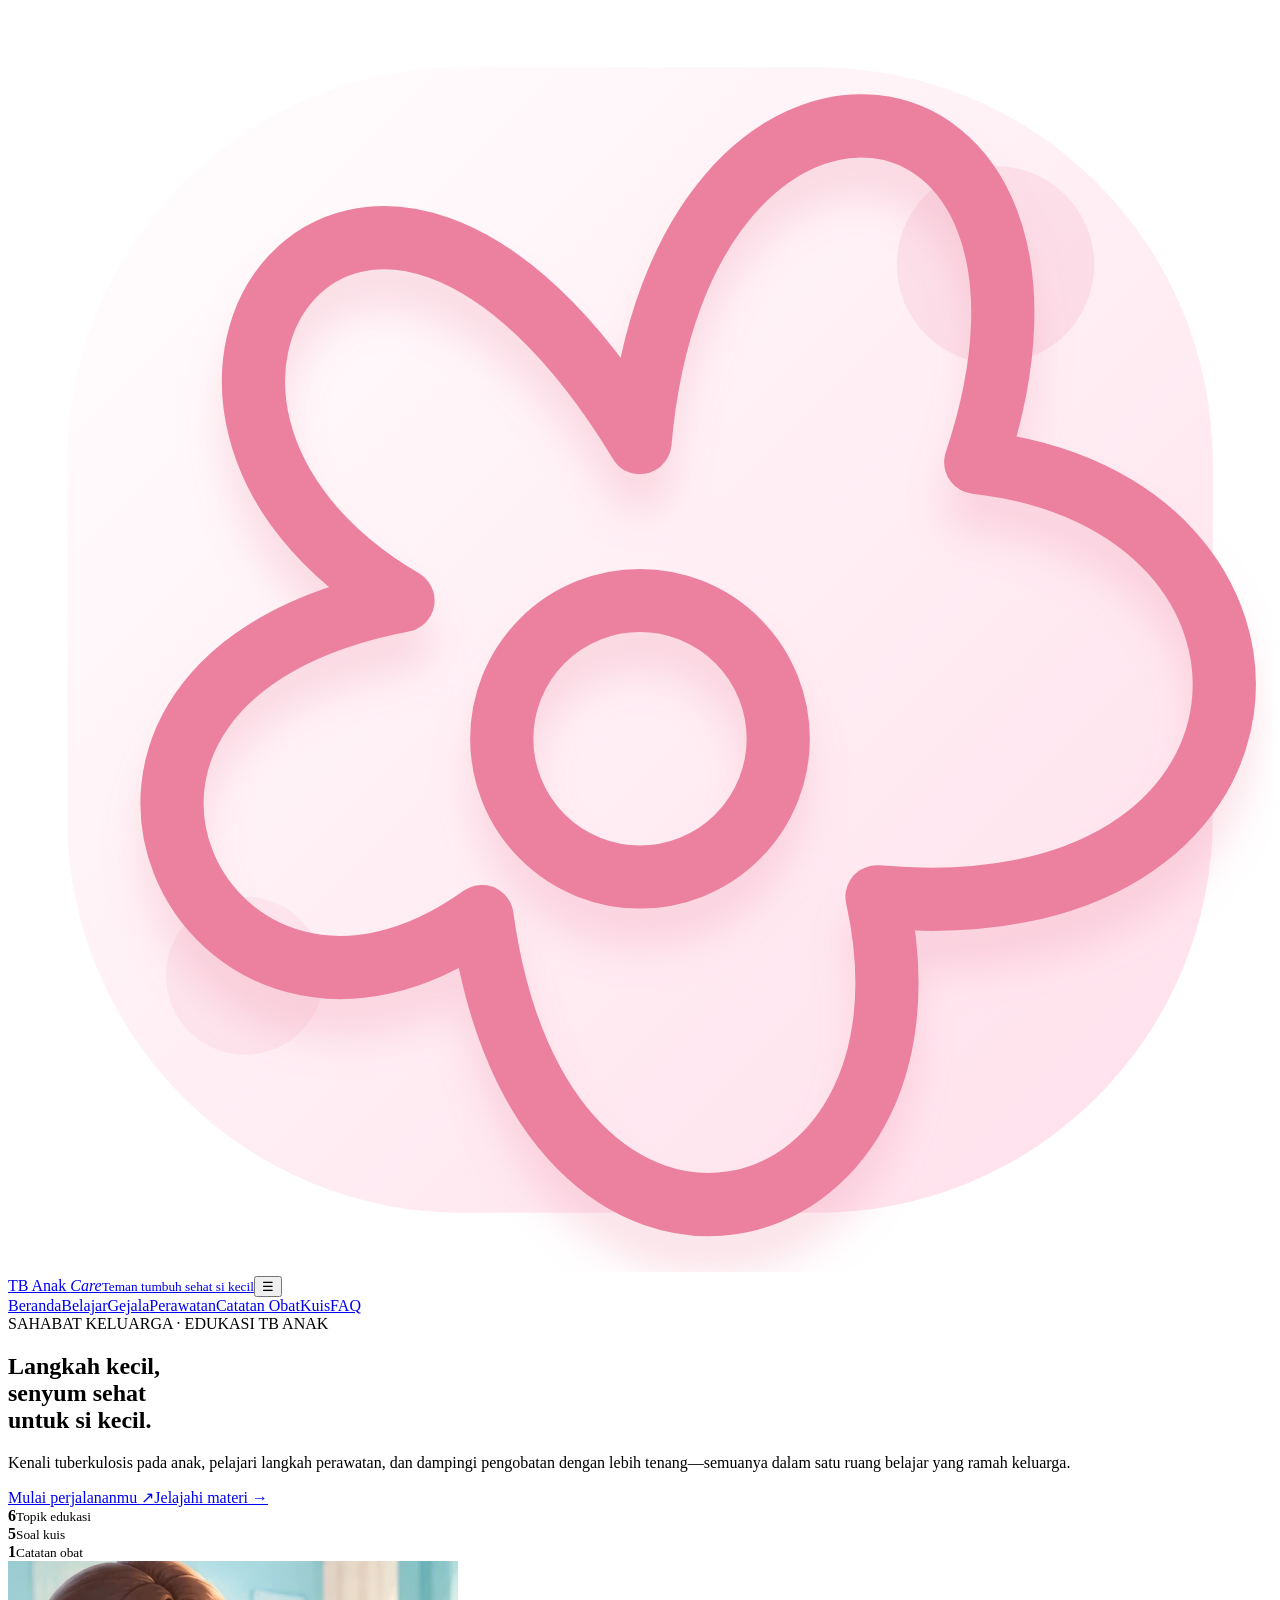
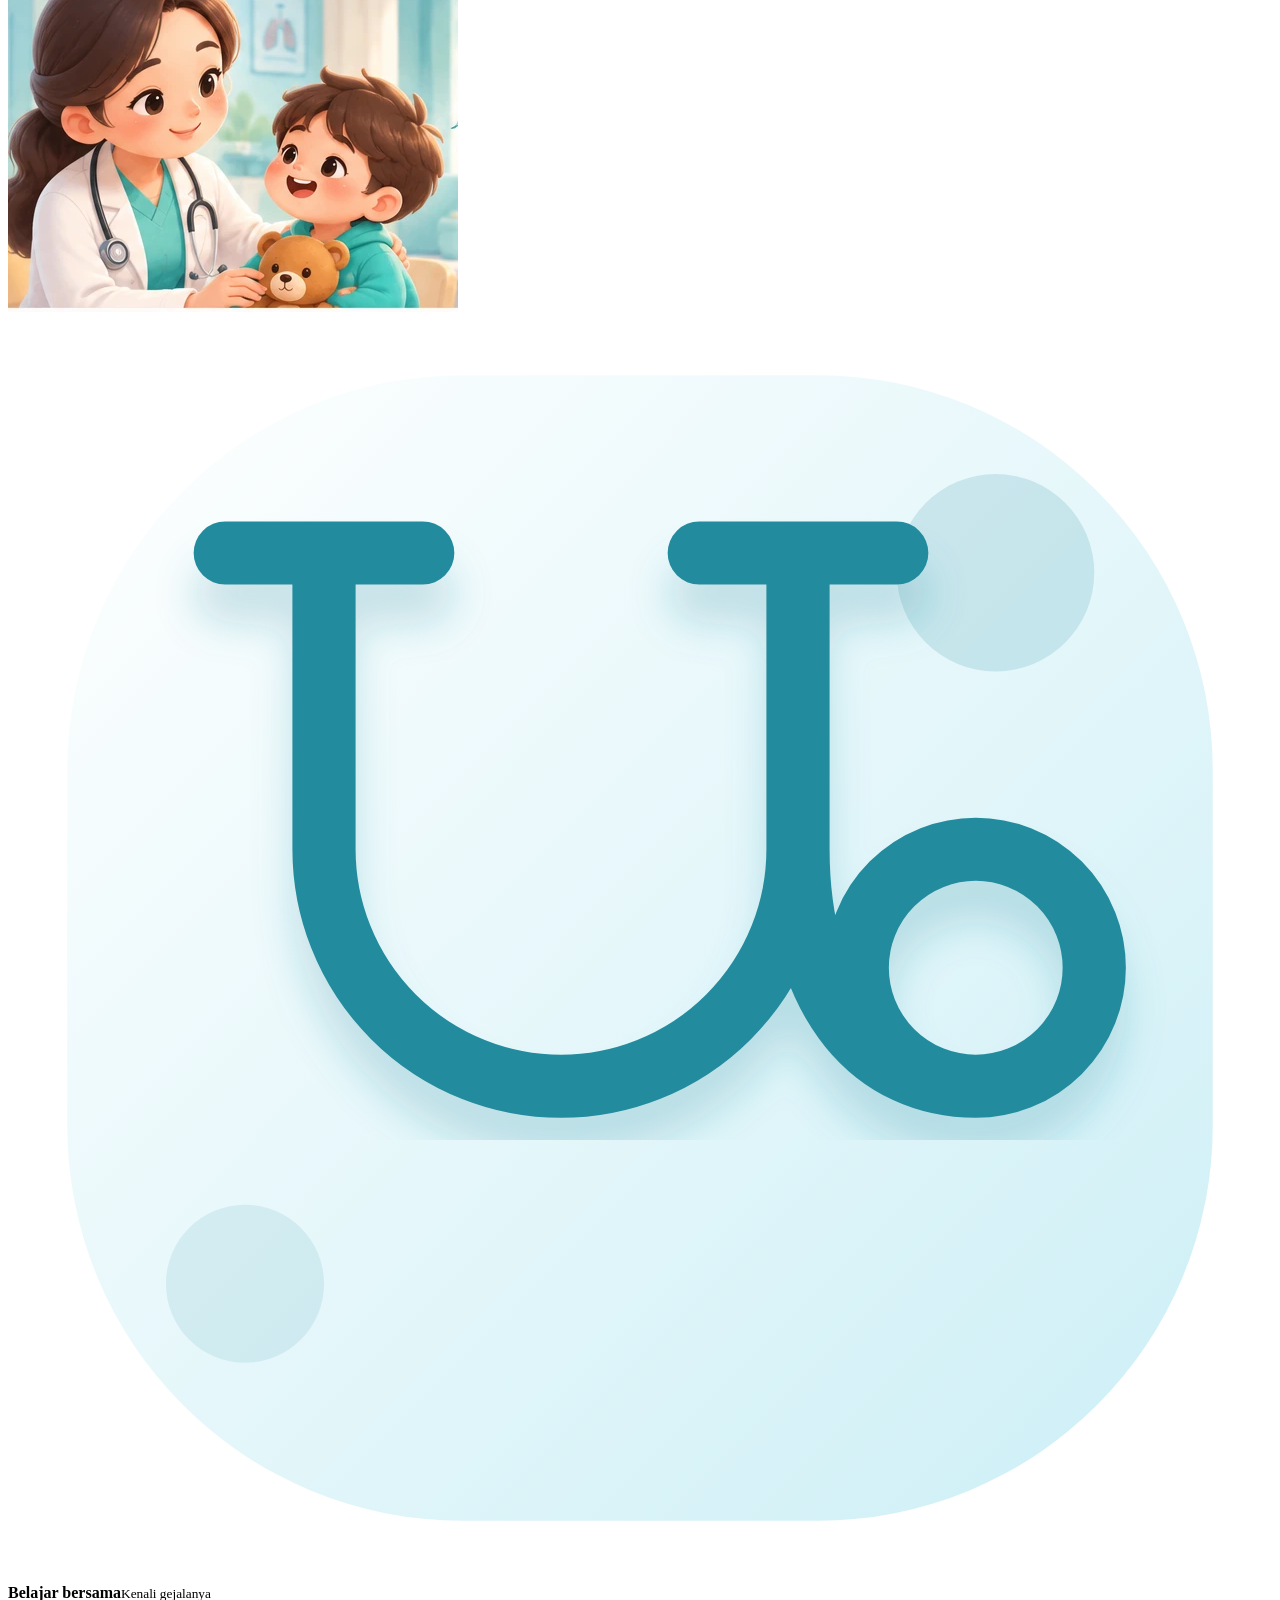
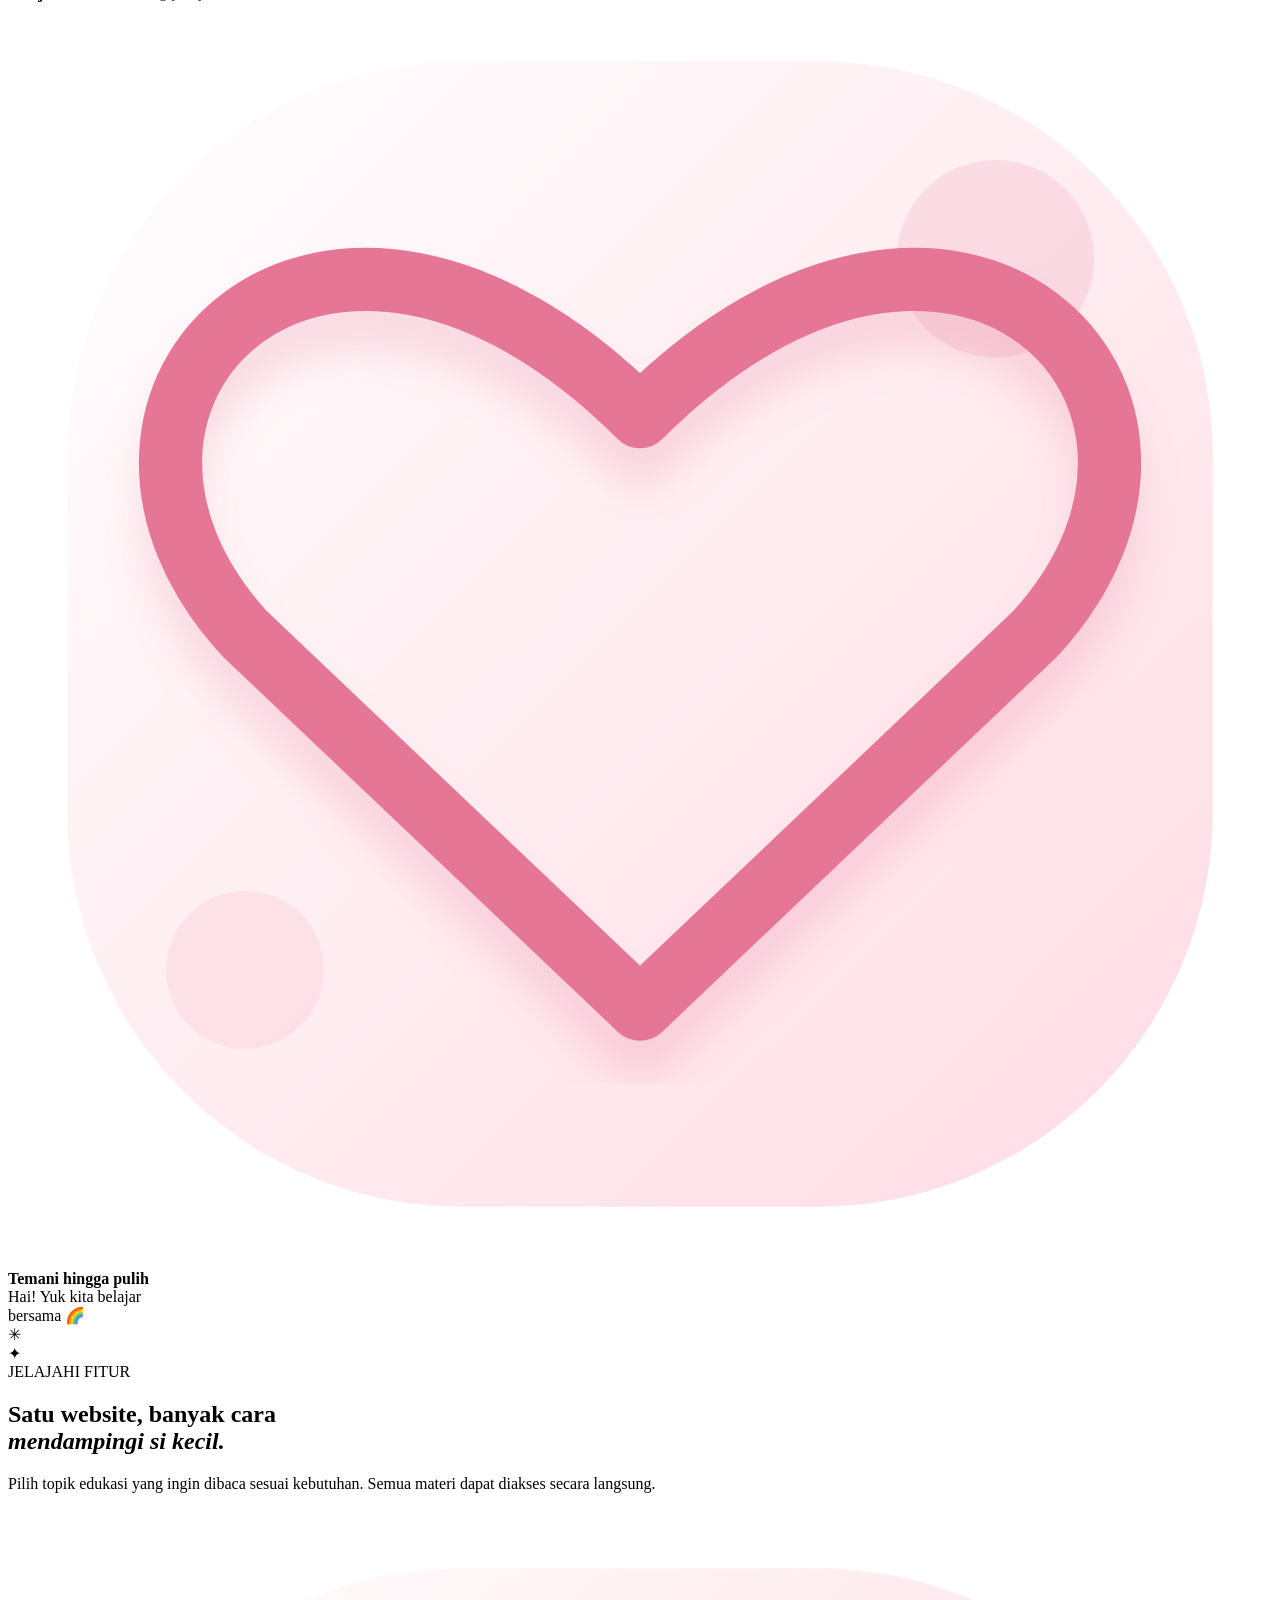
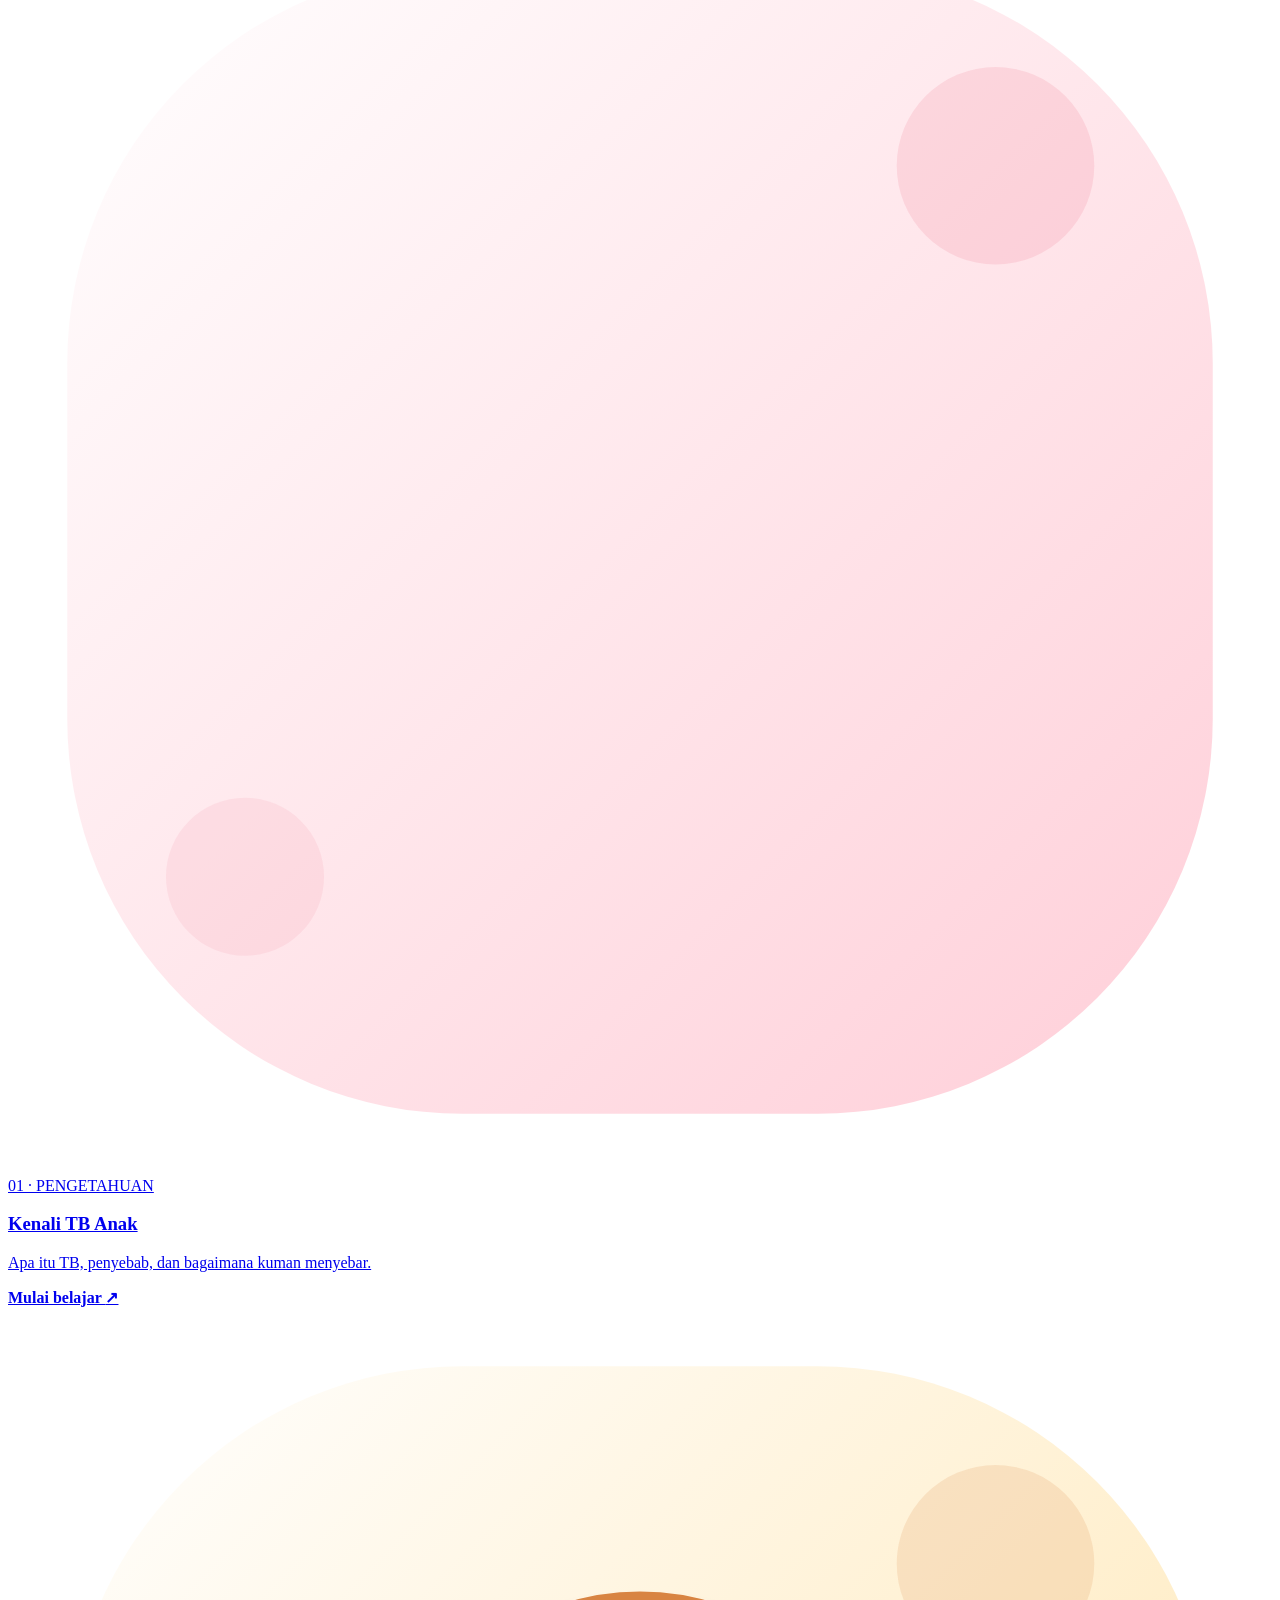
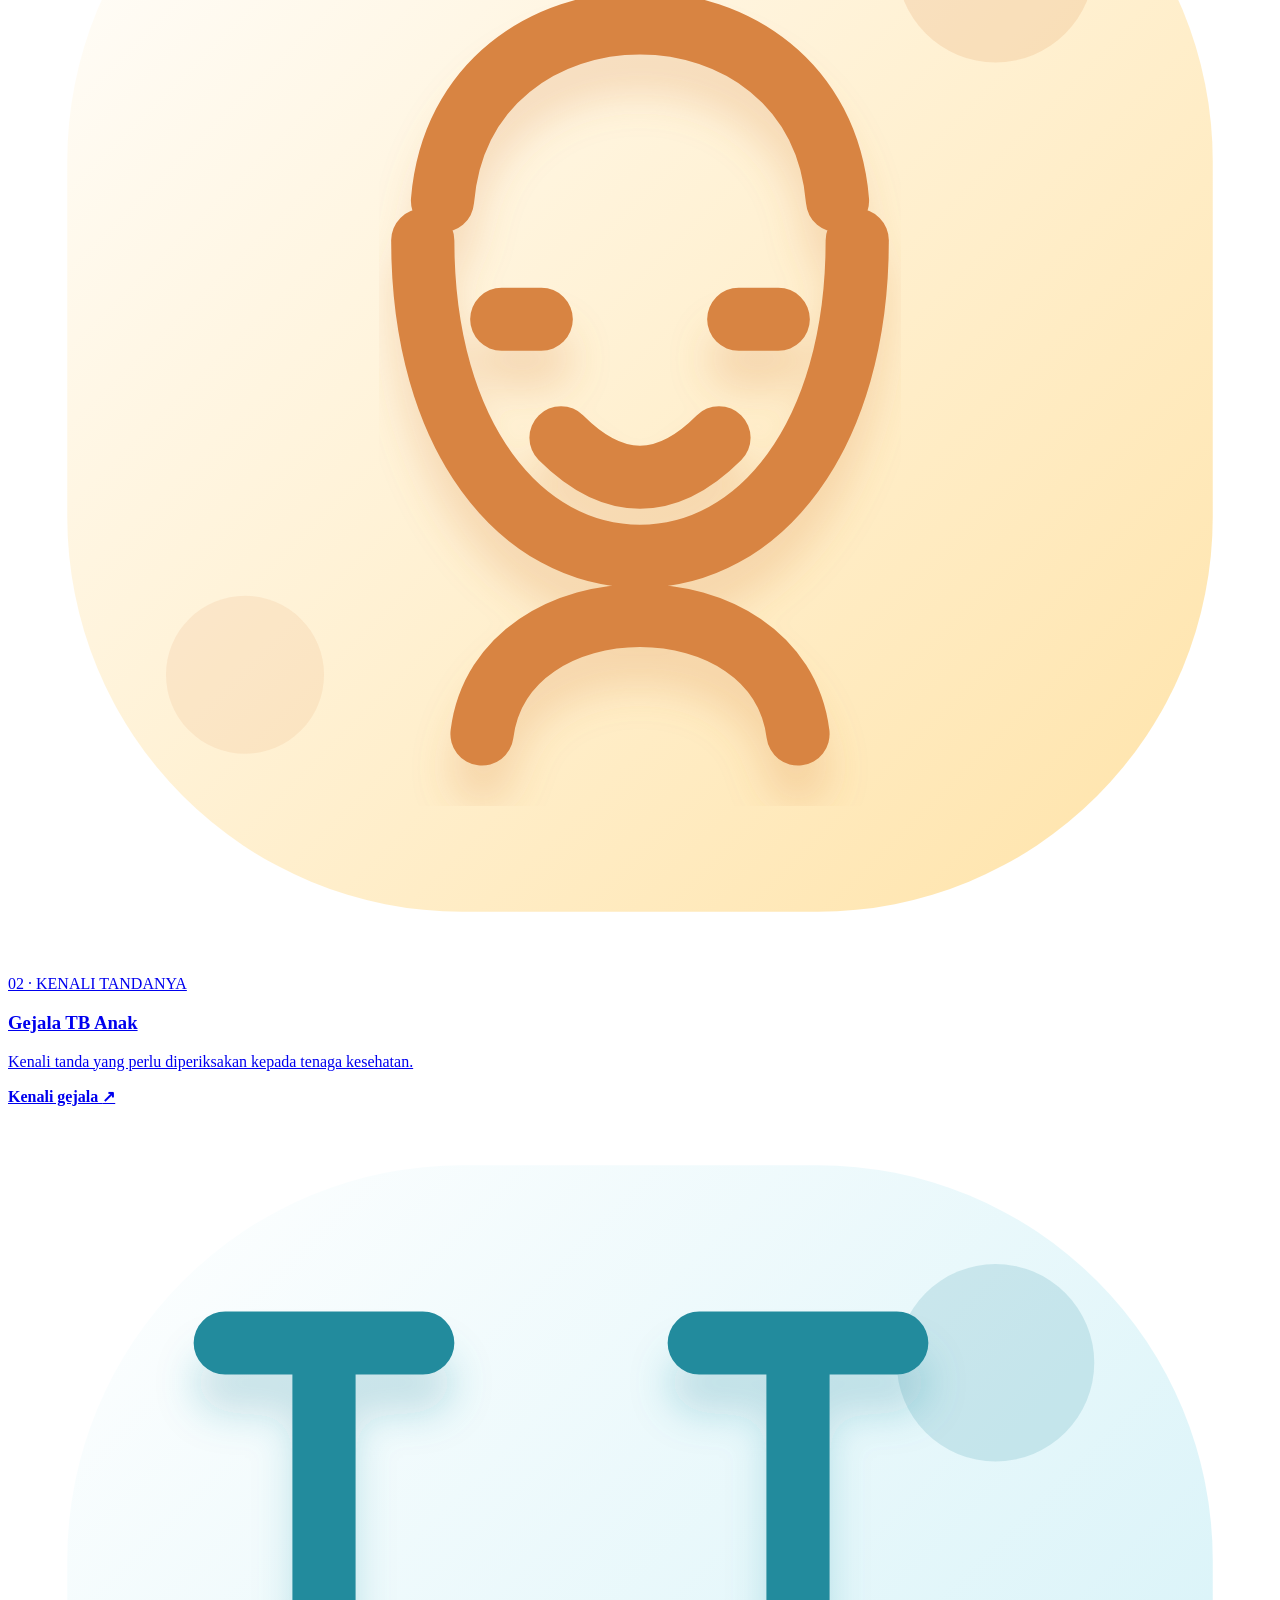
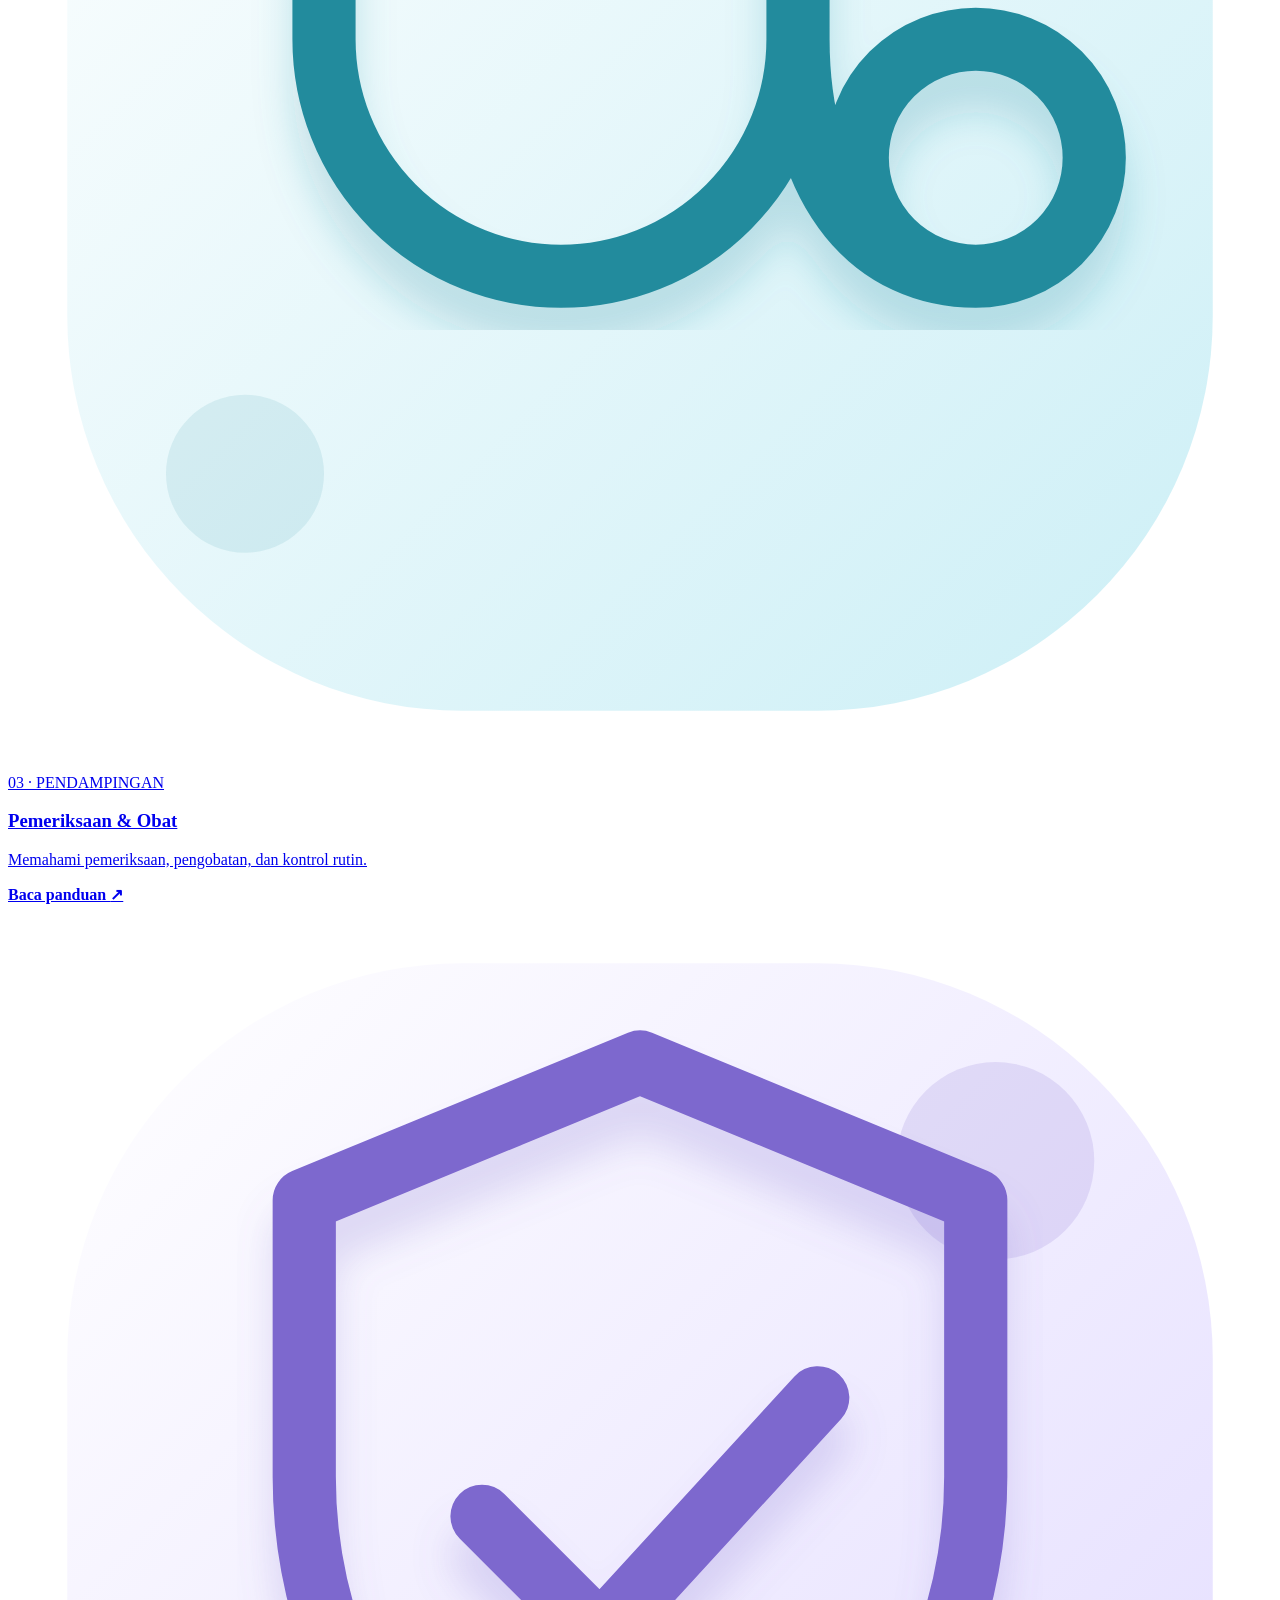
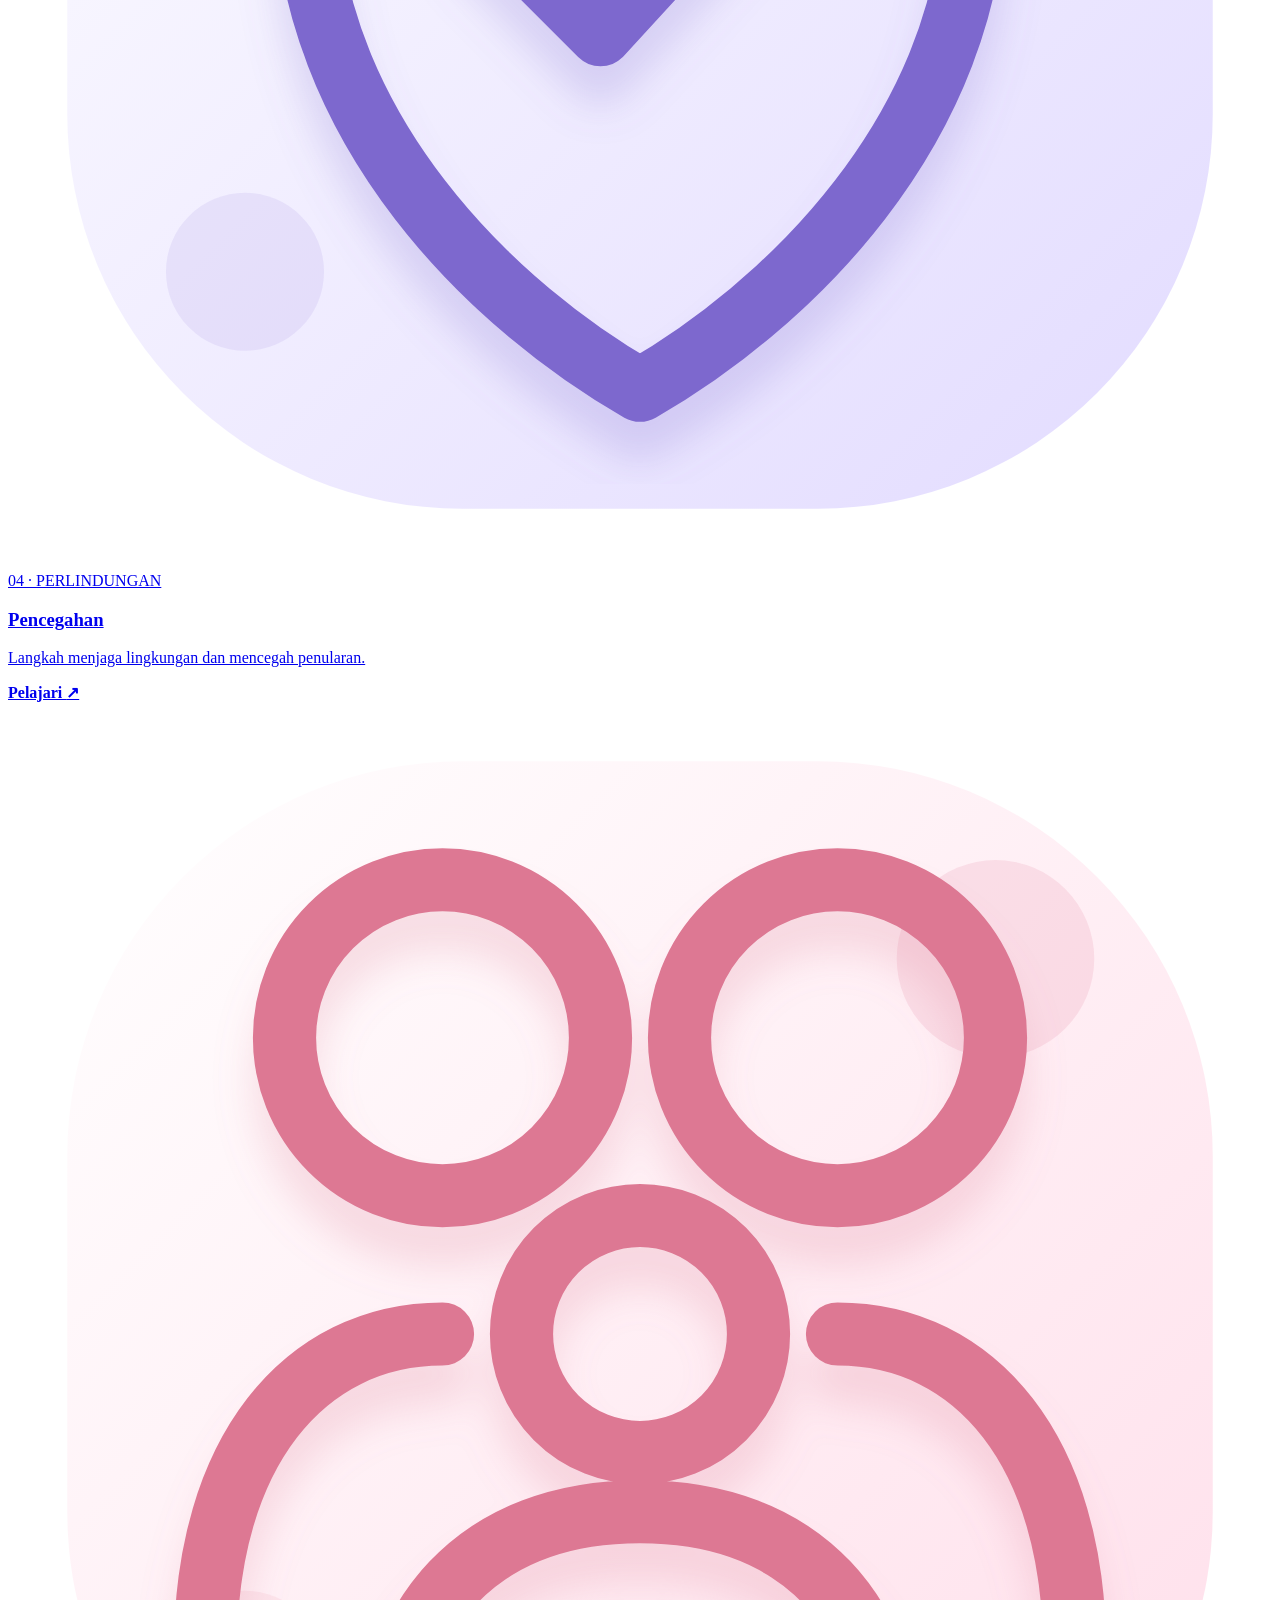
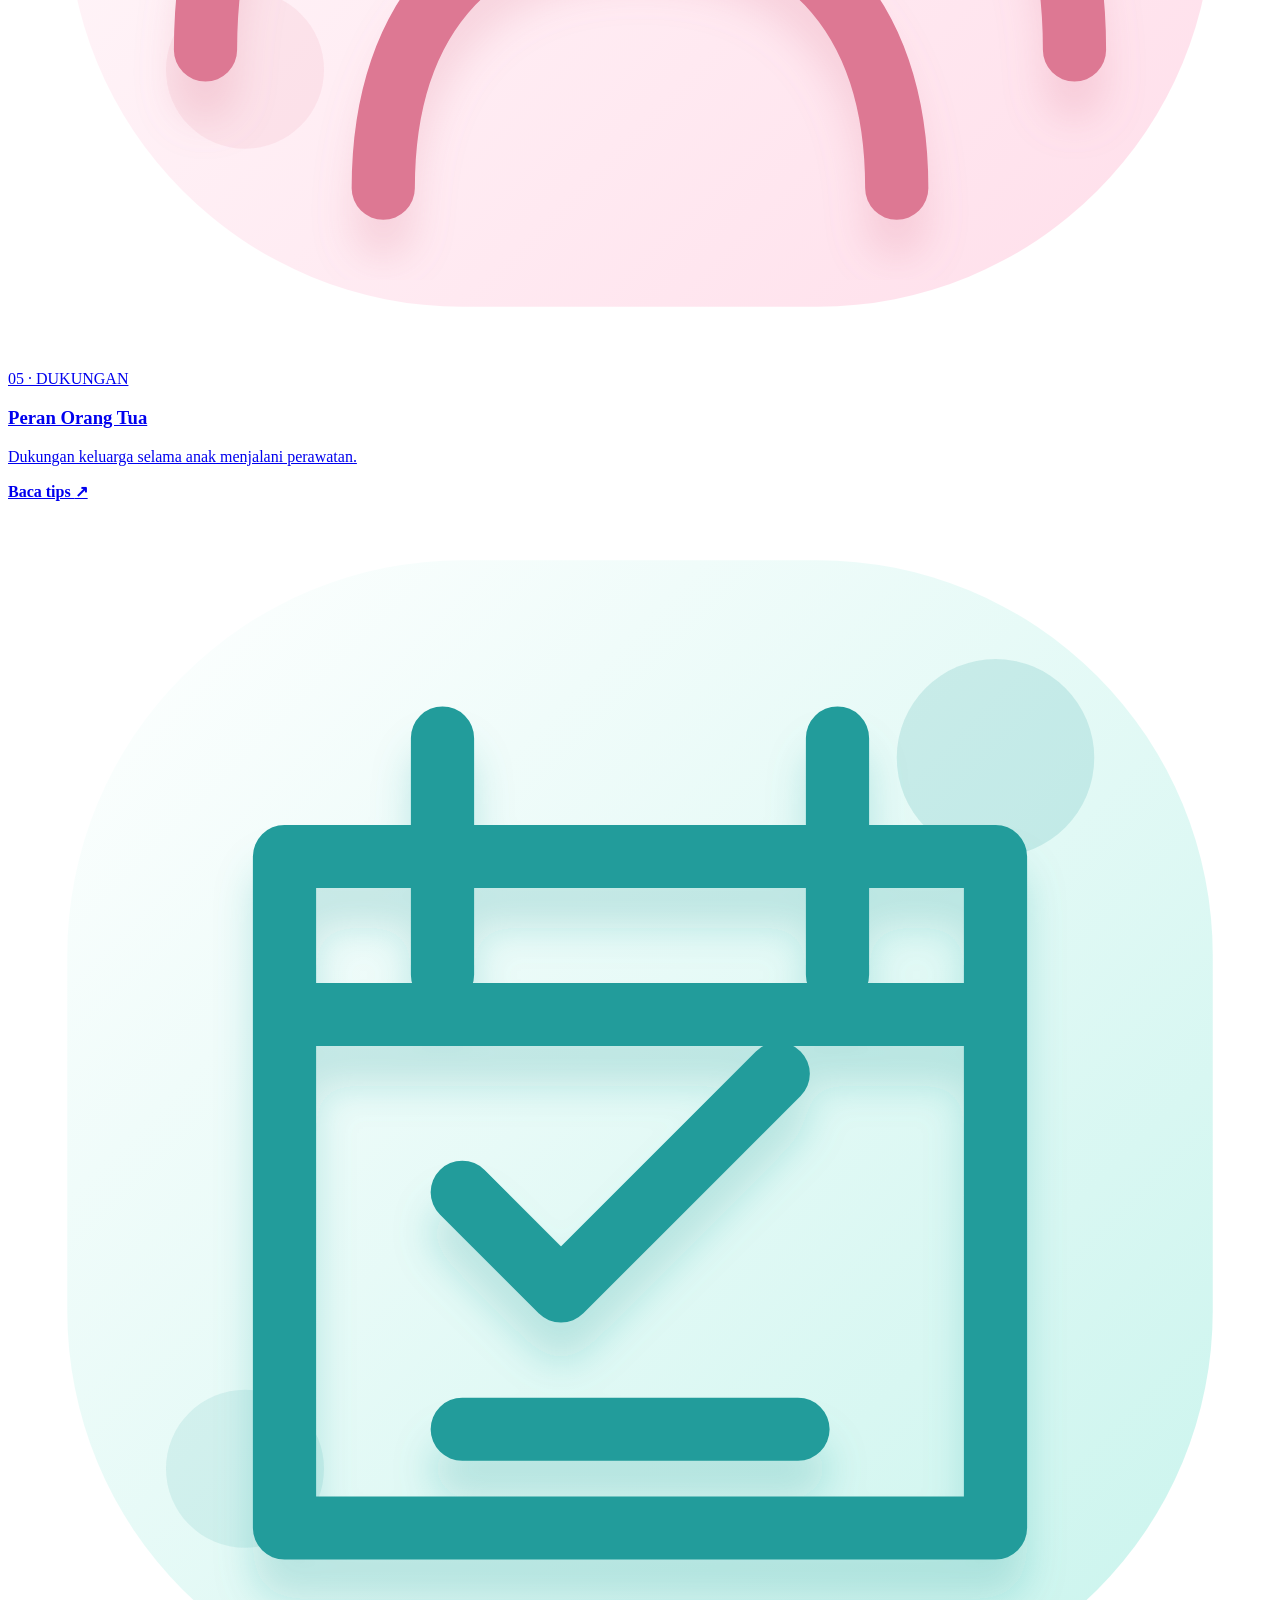
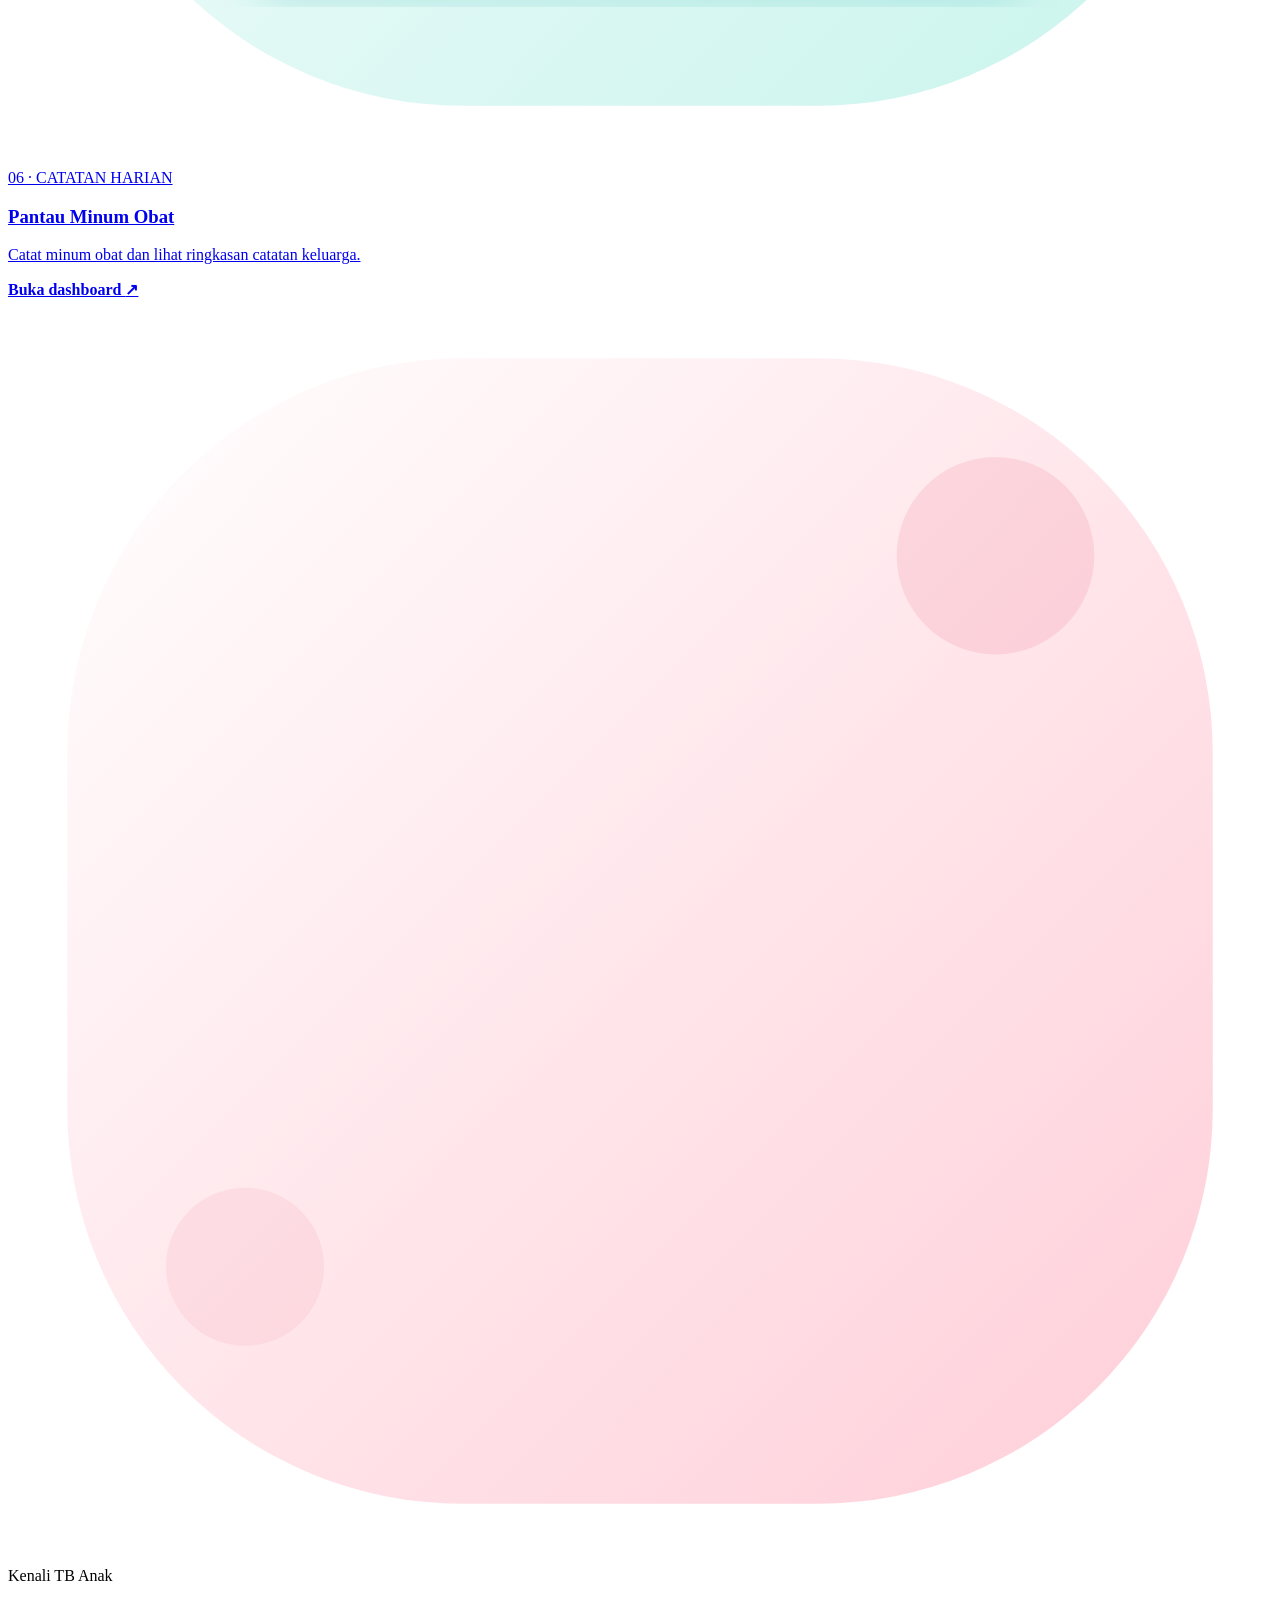
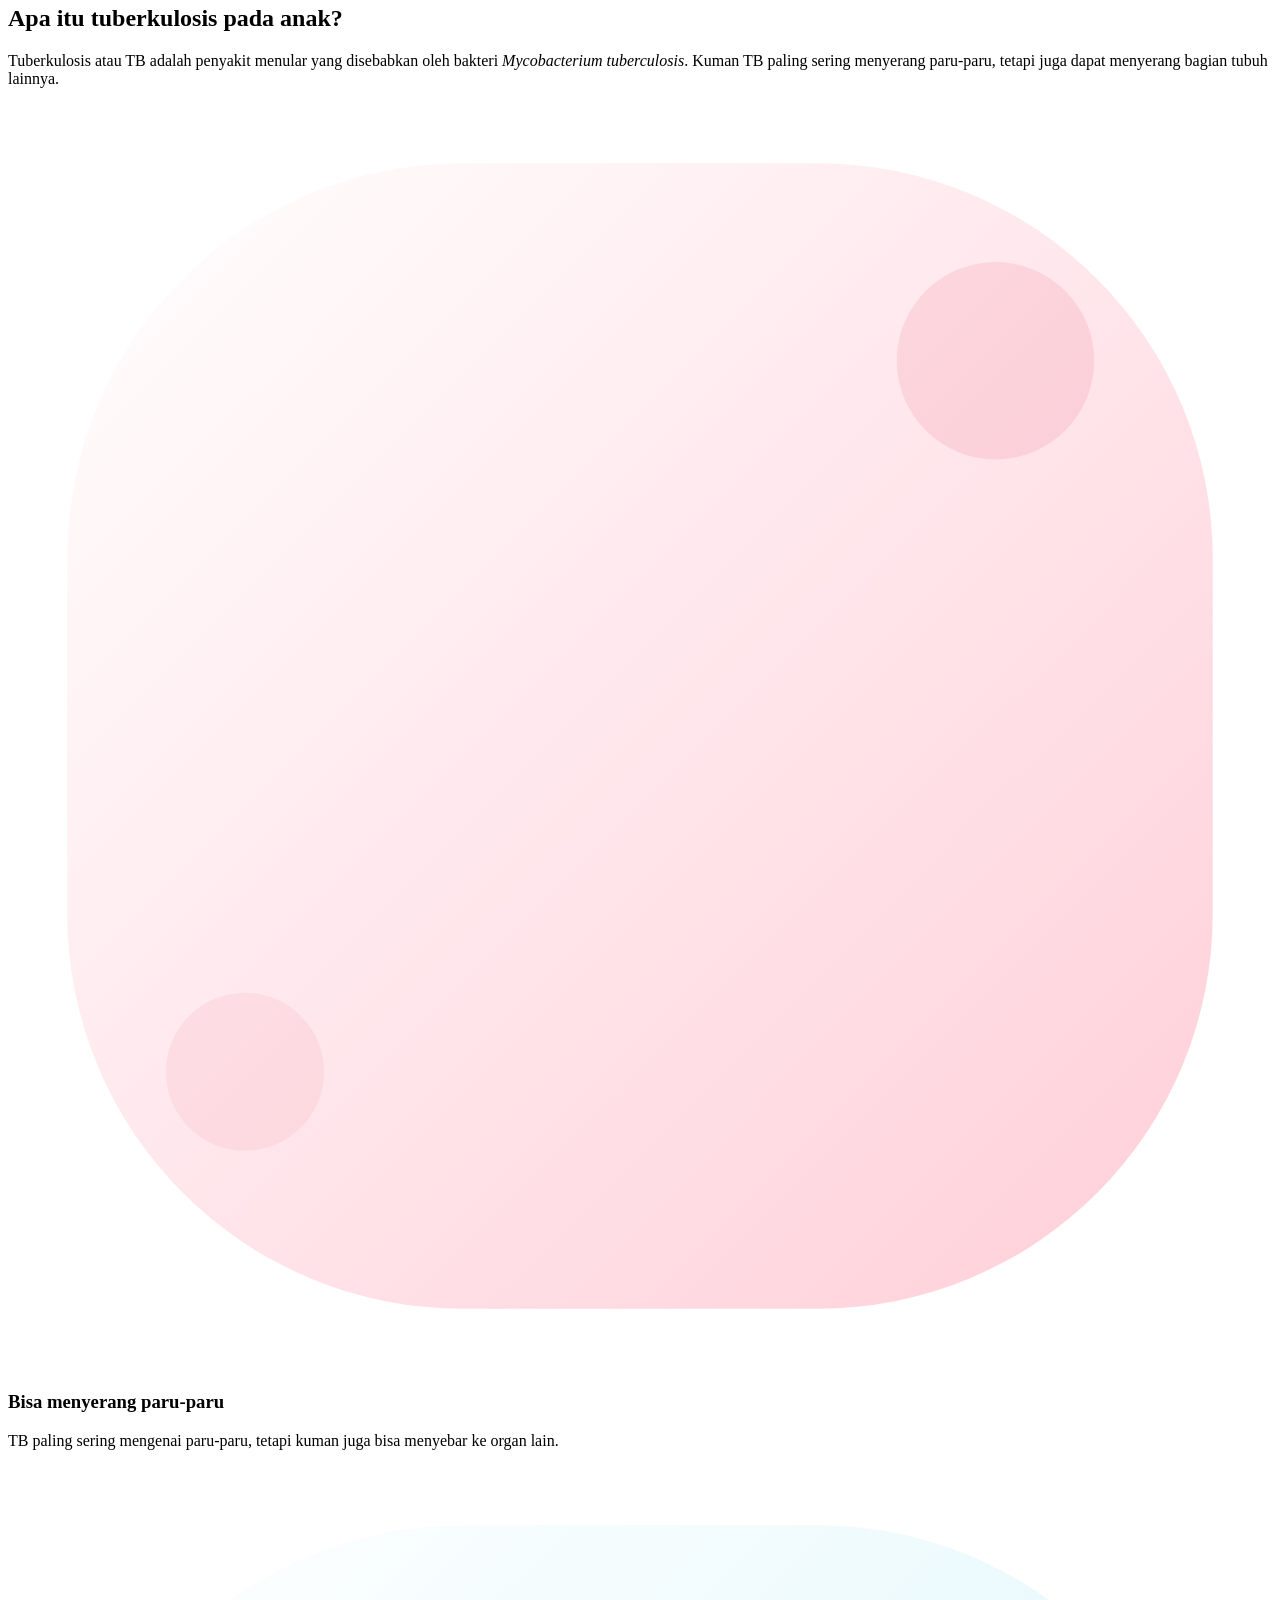
==== index.html @ 59d103f8 "Add files via upload" ====
<!DOCTYPE html>

<html lang="id">
<head>
<meta charset="utf-8"/>
<meta content="width=device-width, initial-scale=1.0" name="viewport"/>
<meta content="TB Anak Care - Edukasi sederhana tentang tuberkulosis pada anak untuk orang tua dan keluarga." name="description"/>
<title>TB Anak Care</title>
<link href="style.css" rel="stylesheet"/>
<link href="https://fonts.googleapis.com" rel="preconnect"/><link crossorigin="" href="https://fonts.gstatic.com" rel="preconnect"/><link href="https://fonts.googleapis.com/css2?family=DM+Sans:wght@400;500;600;700;800&amp;family=Nunito:wght@400;500;600;700;800;900&amp;display=swap" rel="stylesheet"/></head>
<body>
<header class="navbar"><a class="brand" href="#beranda"><span class="brand-mark"><img alt="" src="assets/icons/flower.svg"/></span><span class="brand-copy">TB Anak <em>Care</em><small>Teman tumbuh sehat si kecil</small></span></a><button aria-expanded="false" aria-label="Buka menu" class="menu-toggle">☰</button><nav aria-label="Navigasi utama" class="nav-links"><a href="#beranda">Beranda</a><a href="#materi">Belajar</a><a href="#gejala">Gejala</a><a href="#pemeriksaan">Perawatan</a><a href="#catatan-obat">Catatan Obat</a><a href="#quiz">Kuis</a><a href="#faq">FAQ</a></nav></header>
<main>
<section class="hero" id="beranda"><div class="hero-copy"><span class="eyebrow">SAHABAT KELUARGA · EDUKASI TB ANAK</span><h1>Langkah kecil,<br/><span>senyum sehat</span><br/>untuk si kecil.</h1><p>Kenali tuberkulosis pada anak, pelajari langkah perawatan, dan dampingi pengobatan dengan lebih tenang—semuanya dalam satu ruang belajar yang ramah keluarga.</p><div class="hero-actions"><a class="btn primary" href="#materi">Mulai perjalananmu <span>↗</span></a><a class="btn secondary" href="#materi">Jelajahi materi →</a></div><div class="hero-stats"><div><strong>6</strong><small>Topik edukasi</small></div><div><strong>5</strong><small>Soal kuis</small></div><div><strong>1</strong><small>Catatan obat</small></div></div></div><div class="hero-visual"><div class="hero-blob"></div><img alt="Ilustrasi dokter yang ramah bersama anak" src="assets/dokter-anak.webp"/><div class="float-card float-one"><img alt="" src="assets/icons/stethoscope.svg"/> <span><strong>Belajar bersama</strong><small>Kenali gejalanya</small></span></div><div class="float-card float-two"><img alt="" src="assets/icons/heart.svg"/> <strong>Temani hingga pulih</strong></div><div class="speech-bubble">Hai! Yuk kita belajar<br/>bersama 🌈</div><div class="hero-spark one">✳</div><div class="hero-spark two">✦</div></div></section>
<section class="learning-menu" id="materi"><span class="section-kicker">JELAJAHI FITUR</span><h2>Satu website, banyak cara<br/><em>mendampingi si kecil.</em></h2><p class="learning-subtitle">Pilih topik edukasi yang ingin dibaca sesuai kebutuhan. Semua materi dapat diakses secara langsung.</p><div class="learning-grid">
<a class="learning-card lc-blue" href="#kenali"><span class="topic-illustration"><img alt="" loading="lazy" src="assets/icons/lungs.svg"/></span><span class="card-category">01 · PENGETAHUAN</span><h3>Kenali TB Anak</h3><p>Apa itu TB, penyebab, dan bagaimana kuman menyebar.</p><b>Mulai belajar <span>↗</span></b></a>
<a class="learning-card lc-yellow" href="#gejala"><span class="topic-illustration"><img alt="" loading="lazy" src="assets/icons/child.svg"/></span><span class="card-category">02 · KENALI TANDANYA</span><h3>Gejala TB Anak</h3><p>Kenali tanda yang perlu diperiksakan kepada tenaga kesehatan.</p><b>Kenali gejala <span>↗</span></b></a>
<a class="learning-card lc-green" href="#pemeriksaan"><span class="topic-illustration"><img alt="" loading="lazy" src="assets/icons/stethoscope.svg"/></span><span class="card-category">03 · PENDAMPINGAN</span><h3>Pemeriksaan &amp; Obat</h3><p>Memahami pemeriksaan, pengobatan, dan kontrol rutin.</p><b>Baca panduan <span>↗</span></b></a>
<a class="learning-card lc-purple" href="#pencegahan"><span class="topic-illustration"><img alt="" loading="lazy" src="assets/icons/shield.svg"/></span><span class="card-category">04 · PERLINDUNGAN</span><h3>Pencegahan</h3><p>Langkah menjaga lingkungan dan mencegah penularan.</p><b>Pelajari <span>↗</span></b></a>
<a class="learning-card lc-cyan" href="#orangtua"><span class="topic-illustration"><img alt="" loading="lazy" src="assets/icons/family.svg"/></span><span class="card-category">05 · DUKUNGAN</span><h3>Peran Orang Tua</h3><p>Dukungan keluarga selama anak menjalani perawatan.</p><b>Baca tips <span>↗</span></b></a>
<a class="learning-card lc-pink" href="#catatan-obat"><span class="topic-illustration"><img alt="" loading="lazy" src="assets/icons/calendar.svg"/></span><span class="card-category">06 · CATATAN HARIAN</span><h3>Pantau Minum Obat</h3><p>Catat minum obat dan lihat ringkasan catatan keluarga.</p><b>Buka dashboard <span>↗</span></b></a></div>
</section>
<section class="section soft" id="kenali">
<div class="section-heading"><div aria-hidden="true" class="section-illustration"><img alt="" src="assets/icons/lungs.svg"/></div>
<span class="eyebrow">Kenali TB Anak</span>
<h2>Apa itu tuberkulosis pada anak?</h2>
<p>
          Tuberkulosis atau TB adalah penyakit menular yang disebabkan oleh bakteri
          <em>Mycobacterium tuberculosis</em>. Kuman TB paling sering menyerang paru-paru,
          tetapi juga dapat menyerang bagian tubuh lainnya.
        </p>
</div>
<div class="grid three">
<article class="card">
<div class="icon"><img alt="" src="assets/icons/lungs.svg"/></div>
<h3>Bisa menyerang paru-paru</h3>
<p>TB paling sering mengenai paru-paru, tetapi kuman juga bisa menyebar ke organ lain.</p>
</article>
<article class="card">
<div class="icon"><img alt="" src="assets/icons/wind.svg"/></div>
<h3>Menular melalui udara</h3>
<p>Kuman TB dapat keluar ke udara saat penderita TB batuk atau bersin.</p>
</article>
<article class="card">
<div class="icon"><img alt="" src="assets/icons/child.svg"/></div>
<h3>Anak perlu perhatian khusus</h3>
<p>Bayi dan anak di bawah dua tahun termasuk kelompok yang memiliki risiko lebih tinggi mengalami sakit TB berat.</p>
</article>
</div>
<div class="info-strip">
<strong>Bagaimana anak bisa tertular?</strong>
        Anak dapat tertular saat menghirup udara yang mengandung percikan sangat kecil dari penderita TB.
        Risiko juga perlu diperhatikan bila anak tinggal serumah atau sering berinteraksi dengan penderita TB.
      </div>
</section>
<section class="section" id="gejala">
<div class="section-heading"><div aria-hidden="true" class="section-illustration"><img alt="" src="assets/icons/fever.svg"/></div>
<span class="eyebrow">Tanda dan Gejala</span>
<h2>Gejala yang perlu diperhatikan</h2>
<p>Gejala TB pada anak dapat mirip dengan penyakit lain, sehingga perlu diperiksa oleh tenaga kesehatan.</p>
</div>
<div class="symptom-grid">
<div class="symptom"><span class="symptom-icon"><img alt="" src="assets/icons/child.svg"/></span><div><h3>Batuk lama</h3><p>Batuk berlangsung lama dan tidak ada penyebab lain yang jelas.</p></div></div>
<div class="symptom"><span class="symptom-icon"><img alt="" src="assets/icons/fever.svg"/></span><div><h3>Demam berulang</h3><p>Demam berlangsung lama atau berulang tanpa sebab yang jelas.</p></div></div>
<div class="symptom"><span class="symptom-icon"><img alt="" src="assets/icons/weight.svg"/></span><div><h3>Berat badan sulit naik</h3><p>Berat badan turun atau tidak bertambah meskipun anak sudah makan dengan baik.</p></div></div>
<div class="symptom"><span class="symptom-icon"><img alt="" src="assets/icons/food.svg"/></span><div><h3>Nafsu makan berkurang</h3><p>Anak menjadi kurang mau makan dan dapat mengalami gangguan pertumbuhan.</p></div></div>
<div class="symptom"><span class="symptom-icon"><img alt="" src="assets/icons/sleep.svg"/></span><div><h3>Lemas atau kurang aktif</h3><p>Anak tampak tidak bertenaga, mudah lelah, atau kurang aktif dari biasanya.</p></div></div>
<div class="symptom"><span class="symptom-icon"><img alt="" src="assets/icons/wind.svg"/></span><div><h3>Keringat malam</h3><p>Keringat malam dapat muncul bersama keluhan lain seperti demam dan batuk.</p></div></div>
</div>
<div class="danger-box">
<div>
<span class="danger-label">Segera cari pertolongan</span>
<h3>Tanda bahaya pada anak</h3>
<p>
            Segera bawa anak ke fasilitas kesehatan bila mengalami sesak napas berat, kejang,
            penurunan kesadaran, muntah terus-menerus, tidak dapat makan atau minum,
            tubuh tampak kebiruan, atau kondisi memburuk dengan cepat.
          </p>
</div>
<div class="danger-icon">!</div>
</div>
</section>
<section class="section soft" id="pemeriksaan">
<div class="section-heading"><div aria-hidden="true" class="section-illustration"><img alt="" src="assets/icons/stethoscope.svg"/></div>
<span class="eyebrow">Pemeriksaan &amp; Pengobatan</span>
<h2>Bagaimana TB pada anak diperiksa?</h2>
<p>Tenaga kesehatan dapat menggunakan beberapa pemeriksaan sesuai kondisi anak.</p>
</div>
<div class="timeline">
<div class="timeline-item">
<div class="num">1</div>
<div><h3>Foto thoraks</h3><p>Membantu melihat kondisi paru-paru dan mendukung proses diagnosis TB.</p></div>
</div>
<div class="timeline-item">
<div class="num">2</div>
<div><h3>Tes Mantoux</h3><p>Dilakukan dengan menyuntikkan bahan uji pada kulit, lalu hasilnya dibaca 48–72 jam kemudian.</p></div>
</div>
<div class="timeline-item">
<div class="num">3</div>
<div><h3>IGRA</h3><p>Merupakan pemeriksaan darah untuk membantu skrining infeksi TB, tetapi membutuhkan fasilitas laboratorium.</p></div>
</div>
<div class="timeline-item">
<div class="num">4</div>
<div><h3>Pemeriksaan kuman TB</h3><p>Pemeriksaan bakteriologik, kultur sputum, atau Gene Xpert dapat digunakan untuk membantu menemukan bakteri TB.</p></div>
</div>
</div>
<div class="treatment-card">
<div>
<span class="eyebrow">Pengobatan</span>
<h2>Obat TB harus diminum teratur</h2>
<p>
            Pengobatan TB berlangsung dalam beberapa bulan dan terdiri dari fase intensif serta fase lanjutan.
            Pada anak, dosis obat disesuaikan dengan berat badan. Obat tidak boleh dihentikan sendiri
            meskipun anak sudah terlihat membaik.
          </p>
</div>
<div class="checklist">
<p>✓ Minum obat sesuai jadwal</p>
<p>✓ Kontrol sesuai anjuran</p>
<p>✓ Pantau berat badan</p>
<p>✓ Laporkan efek samping</p>
</div>
</div>
</section>
<section class="section" id="pencegahan">
<div class="section-heading"><div aria-hidden="true" class="section-illustration"><img alt="" src="assets/icons/shield.svg"/></div>
<span class="eyebrow">Pencegahan</span>
<h2>Hal sederhana yang bisa dilakukan di rumah</h2>
</div>
<div class="grid two">
<article class="card list-card">
<h3>🏠 Buat rumah lebih sehat</h3>
<ul>
<li>Buka jendela secara rutin agar udara berganti.</li>
<li>Usahakan sinar matahari masuk ke dalam rumah.</li>
<li>Hindari ruangan yang terlalu lembap dan pengap.</li>
<li>Hindari paparan asap rokok pada anak.</li>
</ul>
</article>
<article class="card list-card">
<h3>😷 Cegah penularan</h3>
<ul>
<li>Tutup mulut dan hidung saat batuk atau bersin.</li>
<li>Rajin mencuci tangan.</li>
<li>Gunakan masker sesuai anjuran tenaga kesehatan.</li>
<li>Pastikan penderita TB menjalani pengobatan secara teratur.</li>
</ul>
</article>
</div>
<div class="bcg-card">
<div class="bcg-icon"><img alt="" src="assets/icons/shield.svg"/></div>
<div>
<h3>Vaksin BCG</h3>
<p>
            Vaksin BCG diberikan pada bayi untuk membantu melindungi anak dari bentuk TB berat,
            seperti TB milier dan meningitis TB. Jadwal pemberian sebaiknya mengikuti anjuran layanan kesehatan.
          </p>
</div>
</div>
</section>
<section class="section soft" id="orangtua">
<div class="section-heading"><div aria-hidden="true" class="section-illustration"><img alt="" src="assets/icons/heart.svg"/></div>
<span class="eyebrow">Peran Orang Tua</span>
<h2>Pendampingan keluarga sangat penting</h2>
<p>Orang tua berperan besar dalam membantu anak menyelesaikan pengobatan dan tetap tumbuh dengan baik.</p>
</div>
<div class="grid three">
<article class="card"><div class="icon"><img alt="" src="assets/icons/pill.svg"/></div><h3>Pastikan obat diminum</h3><p>Bantu anak minum obat sesuai dosis dan jadwal dari tenaga kesehatan.</p></article>
<article class="card"><div class="icon"><img alt="" src="assets/icons/calendar.svg"/></div><h3>Jangan lewatkan kontrol</h3><p>Kontrol rutin membantu memantau gejala, berat badan, dan keberhasilan pengobatan.</p></article>
<article class="card"><div class="icon"><img alt="" src="assets/icons/food.svg"/></div><h3>Penuhi kebutuhan gizi</h3><p>Berikan makanan bergizi seimbang dengan sumber protein, sayur, buah, vitamin, dan mineral.</p></article>
<article class="card"><div class="icon"><img alt="" src="assets/icons/heart.svg"/></div><h3>Beri dukungan emosional</h3><p>Dengarkan keluhan anak, beri semangat, dan jangan membuat anak merasa dikucilkan.</p></article>
<article class="card"><div class="icon"><img alt="" src="assets/icons/family.svg"/></div><h3>Periksa kontak serumah</h3><p>Anggota keluarga yang tinggal serumah dengan penderita TB perlu mendapat perhatian dan pemeriksaan sesuai anjuran.</p></article>
<article class="card"><div class="icon"><img alt="" src="assets/icons/eye.svg"/></div><h3>Pantau efek samping</h3><p>Jika muncul keluhan berat seperti muntah hebat, mata atau kulit kuning, ruam berat, atau gangguan penglihatan, segera hubungi tenaga kesehatan.</p></article>
</div>
</section>
<section class="section" id="catatan-obat">
<div class="section-heading"><div aria-hidden="true" class="section-illustration"><img alt="" src="assets/icons/calendar.svg"/></div>
<span class="eyebrow">Catatan Minum Obat</span>
<h2>Pantau jadwal obat TB anak</h2>
<p>
          Pilih tanggal pada kalender untuk mencatat obat dan melihat riwayat minum obat si kecil.
          Catatan tersimpan di perangkat yang sedang digunakan.
        </p>
</div>
<div class="medicine-panel"><div class="medicine-topline"><div><span class="eyebrow">✦ Kalender Minum Obat</span><h3>Tandai minum obat dengan mudah</h3><p>Pilih tanggal → tekan Sudah minum atau Belum minum. Catatan disimpan di browser perangkat ini.</p></div><div class="progress-dial" id="adherenceRing"><strong id="adherencePercent">0%</strong><small>Catatan diminum</small></div></div>
<div class="calendar-layout">
  <div class="calendar-card" aria-label="Kalender pencatatan obat">
    <div class="calendar-heading"><div><span class="calendar-kicker">KALENDER PENGOBATAN</span><h4 id="calendarMonthLabel">Oktober 2026</h4></div><div class="calendar-controls"><button type="button" id="calendarPrev" aria-label="Bulan sebelumnya">‹</button><button type="button" id="calendarToday">Hari ini</button><button type="button" id="calendarNext" aria-label="Bulan berikutnya">›</button></div></div>
    <div class="calendar-weekdays" aria-hidden="true"><span>Sen</span><span>Sel</span><span>Rab</span><span>Kam</span><span>Jum</span><span>Sab</span><span>Min</span></div>
    <div id="medicineCalendar" class="medicine-calendar" role="group" aria-label="Pilih tanggal pencatatan obat"></div>
    <div class="calendar-legend"><span><i class="legend-dot done"></i> Sudah diminum</span><span><i class="legend-dot missed"></i> Belum / terlewat</span><span><i class="legend-dot mixed"></i> Campuran</span><span><i class="legend-dot none"></i> Belum dicatat</span></div>
  </div>
  <aside class="calendar-side"><div class="calendar-side-icon"><img src="assets/icons/calendar.svg" alt=""/></div><span class="calendar-kicker">RINGKASAN TANGGAL</span><h4 id="selectedDayHeading">Catatan hari ini</h4><p id="selectedDayIntro">Pilih tanggal pada kalender untuk melihat catatannya.</p><div class="quick-med-config">
<label for="quickMedicineName">Nama obat sesuai resep</label>
<div class="quick-input-row"><input id="quickMedicineName" type="text" placeholder="Mis. Obat TB sesuai resep" autocomplete="off" maxlength="120"/><button id="quickSaveName" type="button">Simpan</button></div>
<small id="quickNameHelp">Isi sekali, lalu gunakan tombol di bawah setiap hari. Bila ada beberapa obat, gunakan catatan lengkap.</small>
</div>
<div class="quick-actions" aria-label="Pencatatan obat cepat">
<button type="button" id="quickTaken" class="quick-action taken"><span aria-hidden="true">✓</span><strong>Sudah minum</strong><small>Catat untuk tanggal ini</small></button>
<button type="button" id="quickMissed" class="quick-action missed"><span aria-hidden="true">−</span><strong>Belum minum</strong><small>Catat untuk tanggal ini</small></button>
</div><p class="quick-feedback" id="quickFeedback" role="status" aria-live="polite"></p>
<div id="selectedDayLogs" class="selected-day-logs" aria-live="polite"></div><button type="button" id="focusMedicineForm" class="calendar-full-btn">+ Catatan lengkap / lebih dari satu obat</button></aside>
</div>
<details class="advanced-entry" id="advancedMedicineEntry"><summary>+ Tambah catatan lengkap (opsional)</summary><div class="medicine-form-heading"><div><span class="calendar-kicker">TAMBAH CATATAN</span><h4>Isi catatan minum obat</h4></div><p>Tanggal otomatis mengikuti pilihan kalender.</p></div>
<div class="medicine-form" id="medicineForm">
<div class="field">
<label for="obat">Nama obat</label>
<input id="obat" placeholder="Contoh: Rifampisin" type="text"/>
</div>
<div class="field">
<label for="tanggal">Tanggal</label>
<input id="tanggal" type="date"/>
</div>
<div class="field">
<label for="waktu">Waktu</label>
<input id="waktu" type="time"/>
</div>
<div class="field">
<label for="status">Status</label>
<select id="status">
<option value="Sudah diminum">Sudah diminum</option>
<option value="Belum diminum">Belum diminum</option>
<option value="Terlewat">Terlewat</option>
</select>
</div>
<div class="field wide">
<label for="catatan">Catatan</label>
<input id="catatan" placeholder="Contoh: diminum setelah sarapan" type="text"/>
</div>
<button class="btn primary medicine-add" onclick="addMedicineLog()" type="button">Tambah Catatan</button>
</div>
</details>
<div class="medicine-summary" id="medicineSummary">
<div><strong id="totalCatatan">0</strong><span>Total catatan</span></div>
<div><strong id="sudahDiminum">0</strong><span>Sudah diminum</span></div>
<div><strong id="belumDiminum">0</strong><span>Belum/terlewat</span></div>
</div>
<details class="history-details"><summary>Lihat semua riwayat dalam tabel <span>⌄</span></summary><div class="table-wrap">
<table class="medicine-table">
<thead>
<tr>
<th>Tanggal</th>
<th>Waktu</th>
<th>Nama obat</th>
<th>Status</th>
<th>Catatan</th>
<th>Aksi</th>
</tr>
</thead>
<tbody id="medicineTableBody">
<tr class="empty-row">
<td colspan="6">Belum ada catatan minum obat.</td>
</tr>
</tbody>
</table>
</div></details>
<div class="medicine-actions">
<button class="btn secondary" onclick="exportMedicineCSV()" type="button">Unduh Catatan CSV</button>
<button class="btn danger-button" onclick="clearMedicineLogs()" type="button">Hapus Semua Catatan</button>
</div>
<div class="note medicine-note">
<strong>Penting:</strong> kalender ini hanya membantu pencatatan, bukan pengingat otomatis atau penentu jadwal pengobatan. Jangan mengubah dosis, jadwal,
          atau menghentikan obat tanpa petunjuk tenaga kesehatan.
        </div>
</div>
</section>
<section class="quiz-section" id="quiz">
<div class="quiz-intro">
<span class="eyebrow">Quiz TB Anak</span>
<h2>Uji Pengetahuanmu!</h2>
<p>Kerjakan 5 pertanyaan singkat untuk melihat seberapa jauh kamu memahami TB pada anak.</p>
<div class="quiz-mascot"><img alt="Ilustrasi penghargaan" src="assets/icons/award.svg"/></div>
</div>
<div class="quiz-card">
<div class="quiz-meta"><span id="quizNumber">1 / 5</span><span id="quizScore">Skor: 0</span></div>
<div class="quiz-progress-track"><div id="quizProgress"></div></div><h3 id="quizQuestion"></h3>
<div class="quiz-answers" id="quizAnswers"></div>
<div class="quiz-feedback" id="quizFeedback"></div>
<button class="btn primary quiz-next" disabled="" id="quizNext">Selanjutnya ›</button>
</div>
</section>
<section class="section" id="faq">
<div class="section-heading"><div aria-hidden="true" class="section-illustration"><img alt="" src="assets/icons/chat.svg"/></div>
<span class="eyebrow">FAQ</span>
<h2>Pertanyaan yang sering ditanyakan</h2>
</div>
<div class="faq">
<details>
<summary>Apakah TB pada anak sama dengan TB pada orang dewasa?</summary>
<p>Tidak selalu. Pada anak, gejala TB sering tidak khas dan dapat mirip dengan penyakit anak lainnya.</p>
</details>
<details>
<summary>Apakah anak boleh berhenti minum obat jika sudah terlihat sehat?</summary>
<p>Tidak. Obat harus tetap diminum sampai tenaga kesehatan menyatakan pengobatan selesai.</p>
</details>
<details>
<summary>Apakah berat badan anak perlu dipantau selama pengobatan?</summary>
<p>Ya. Berat badan penting dipantau karena dosis obat pada anak dapat disesuaikan dengan perubahan berat badan.</p>
</details>
<details>
<summary>Apakah anak dengan TB harus selalu dijauhkan dari keluarga?</summary>
<p>Tidak. Anak tetap membutuhkan dukungan keluarga. Pencegahan penularan dilakukan sesuai arahan tenaga kesehatan dan kondisi masing-masing.</p>
</details>
</div>
</section>
</main>
<section class="end-banner"><span>BERSAMA UNTUK ANAK SEHAT</span><h2>Hari ini belajar,<br/>besok lebih siap mendampingi.</h2><p>TB dapat ditangani dengan pemeriksaan dan pengobatan yang tepat. Kamu tidak perlu menjalani proses ini sendirian.</p><a class="btn secondary" href="#beranda">Kembali ke awal ↑</a></section><footer>
<div>
<strong>TB Anak Care</strong>
<p>Media edukasi sederhana untuk membantu keluarga memahami tuberkulosis pada anak.</p>
</div>
<p class="footer-note">Untuk diagnosis dan pengobatan, konsultasikan langsung dengan tenaga kesehatan.</p>
</footer>
<script src="script.js"></script>
<a aria-label="Kembali ke atas" class="to-top" href="#beranda">↑</a></body>
</html>
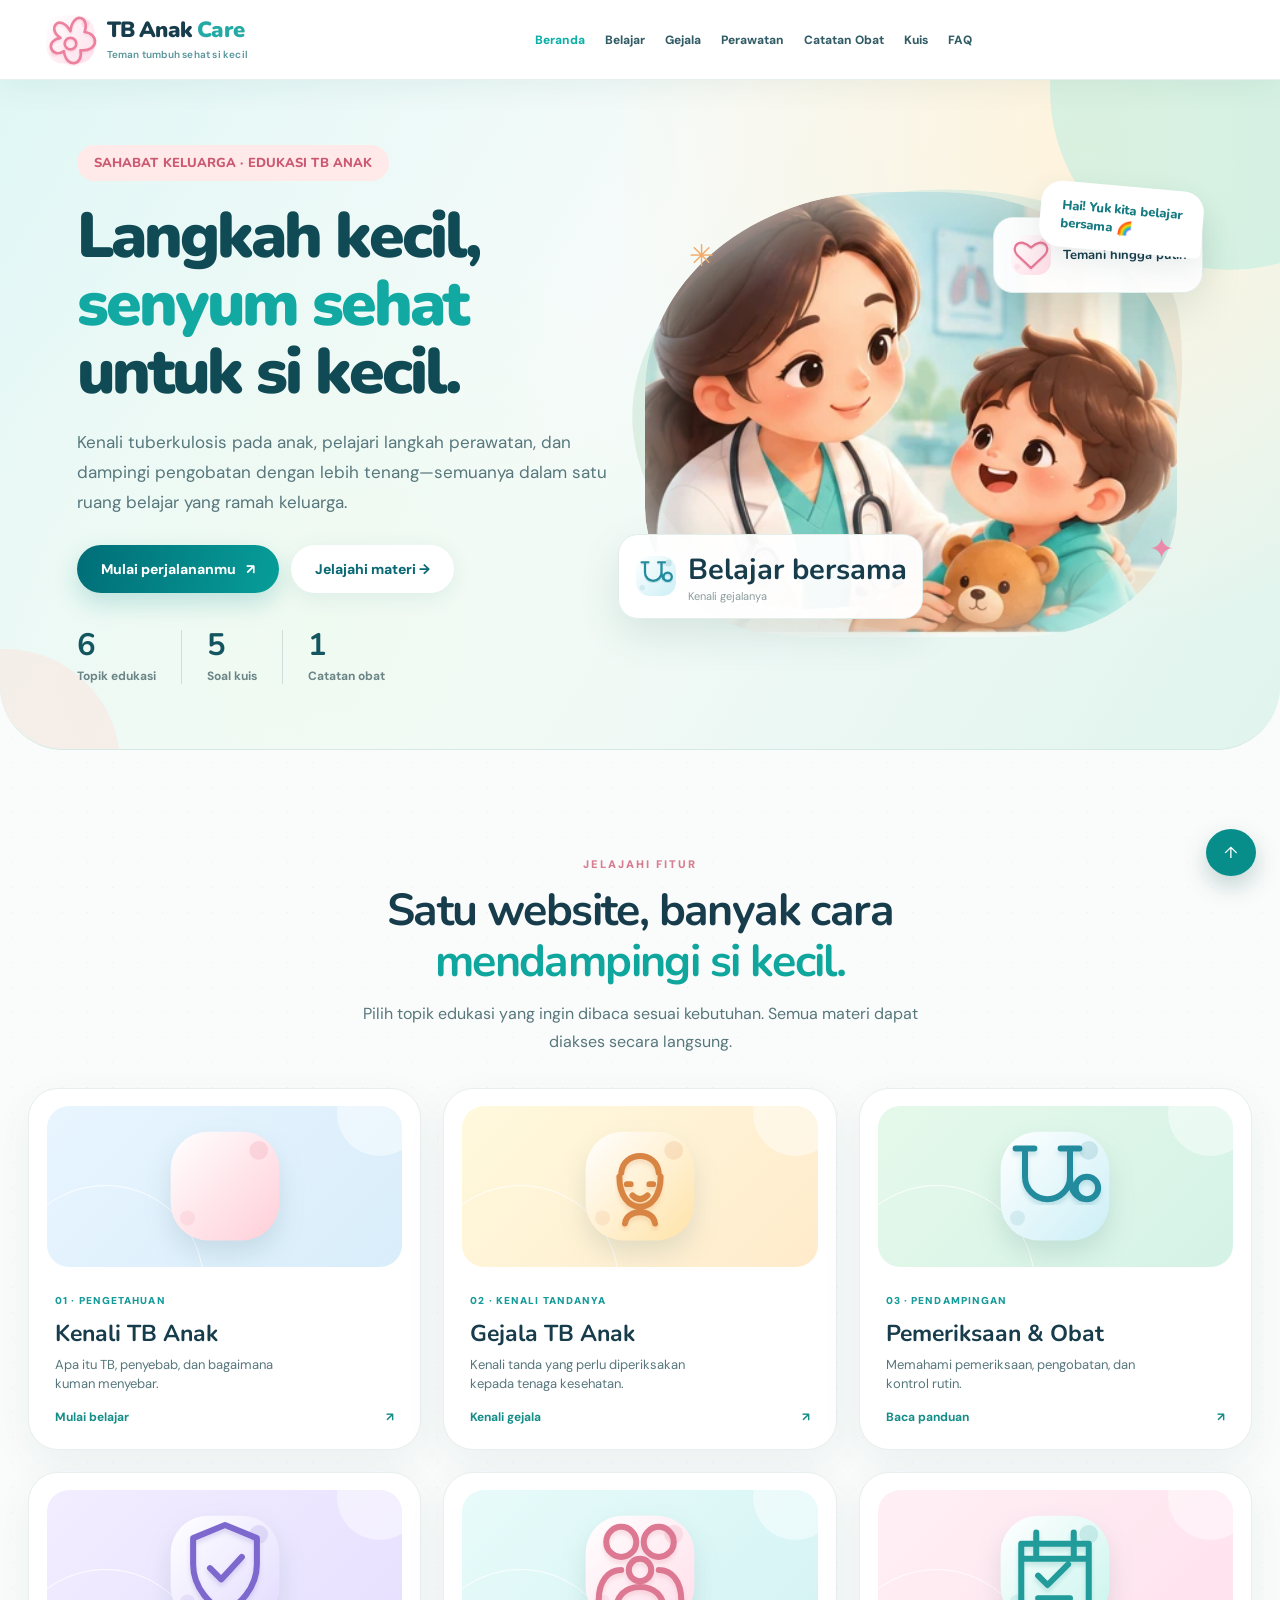
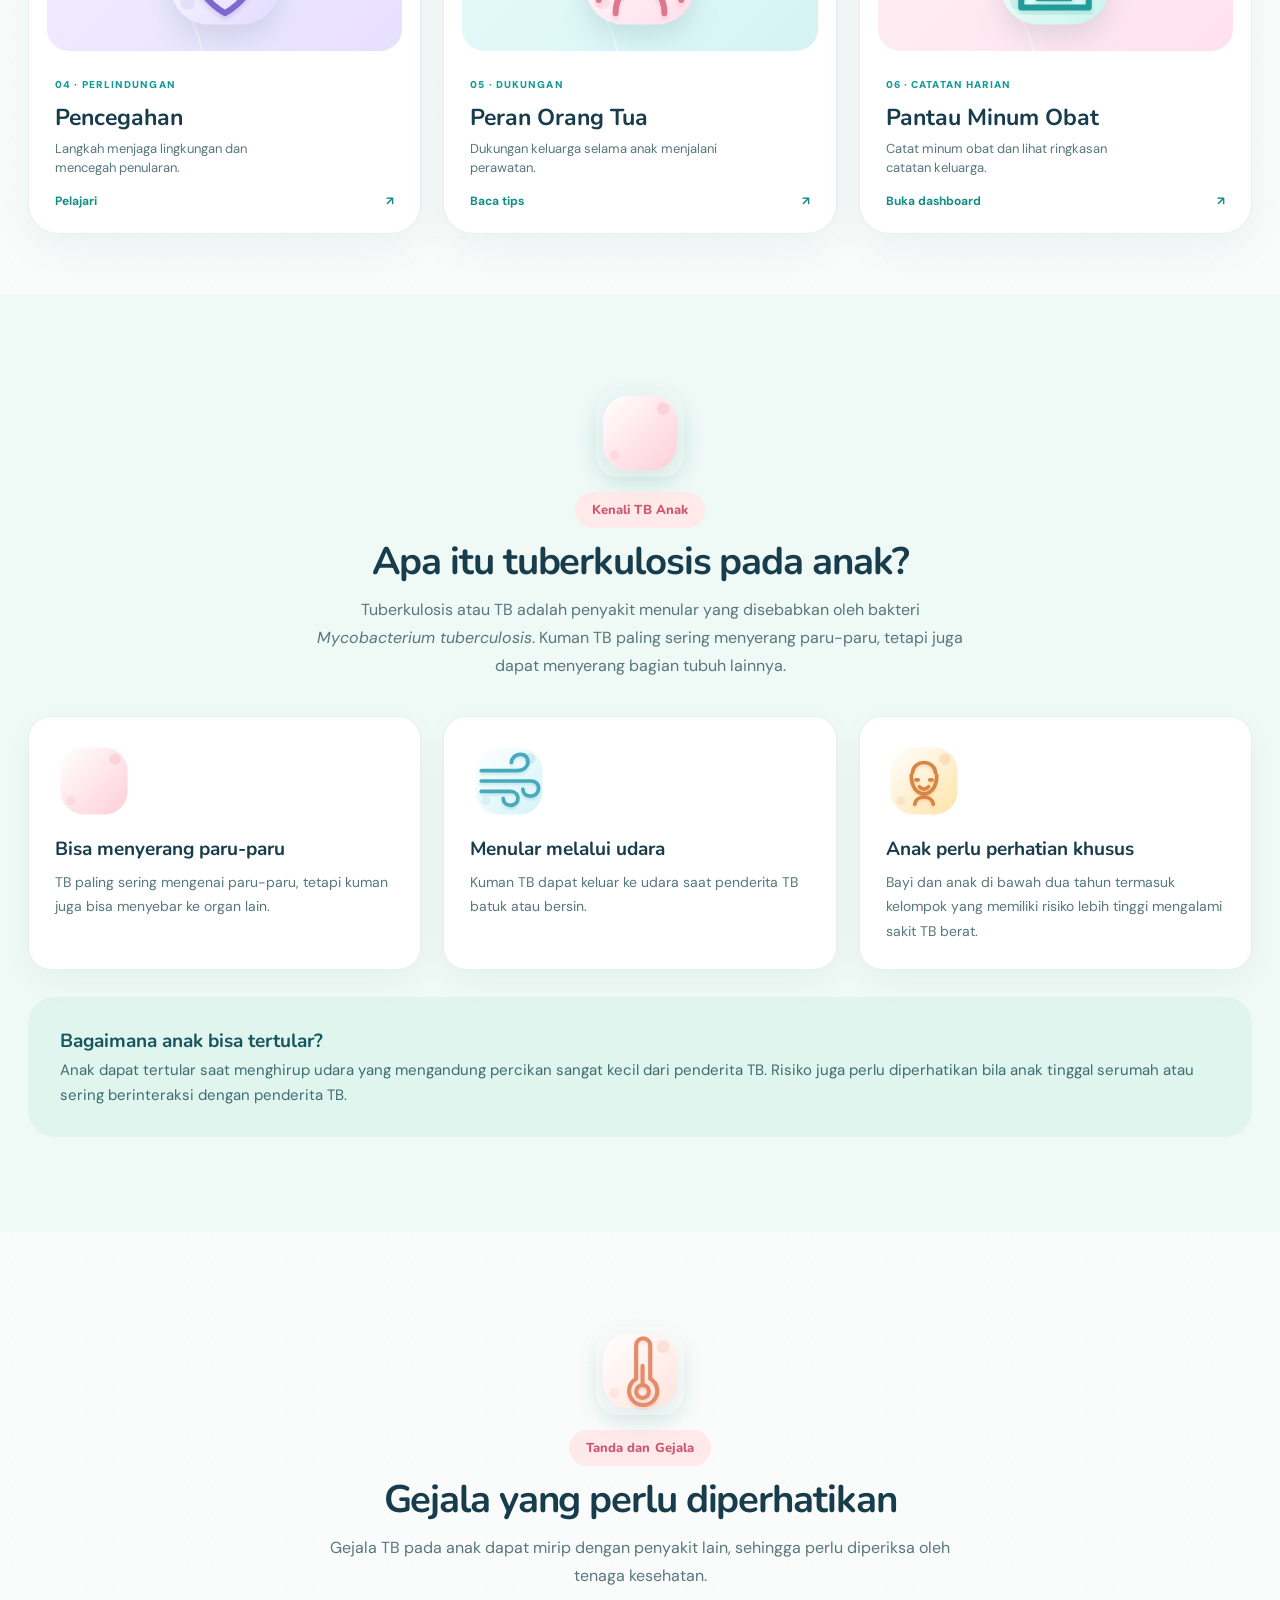
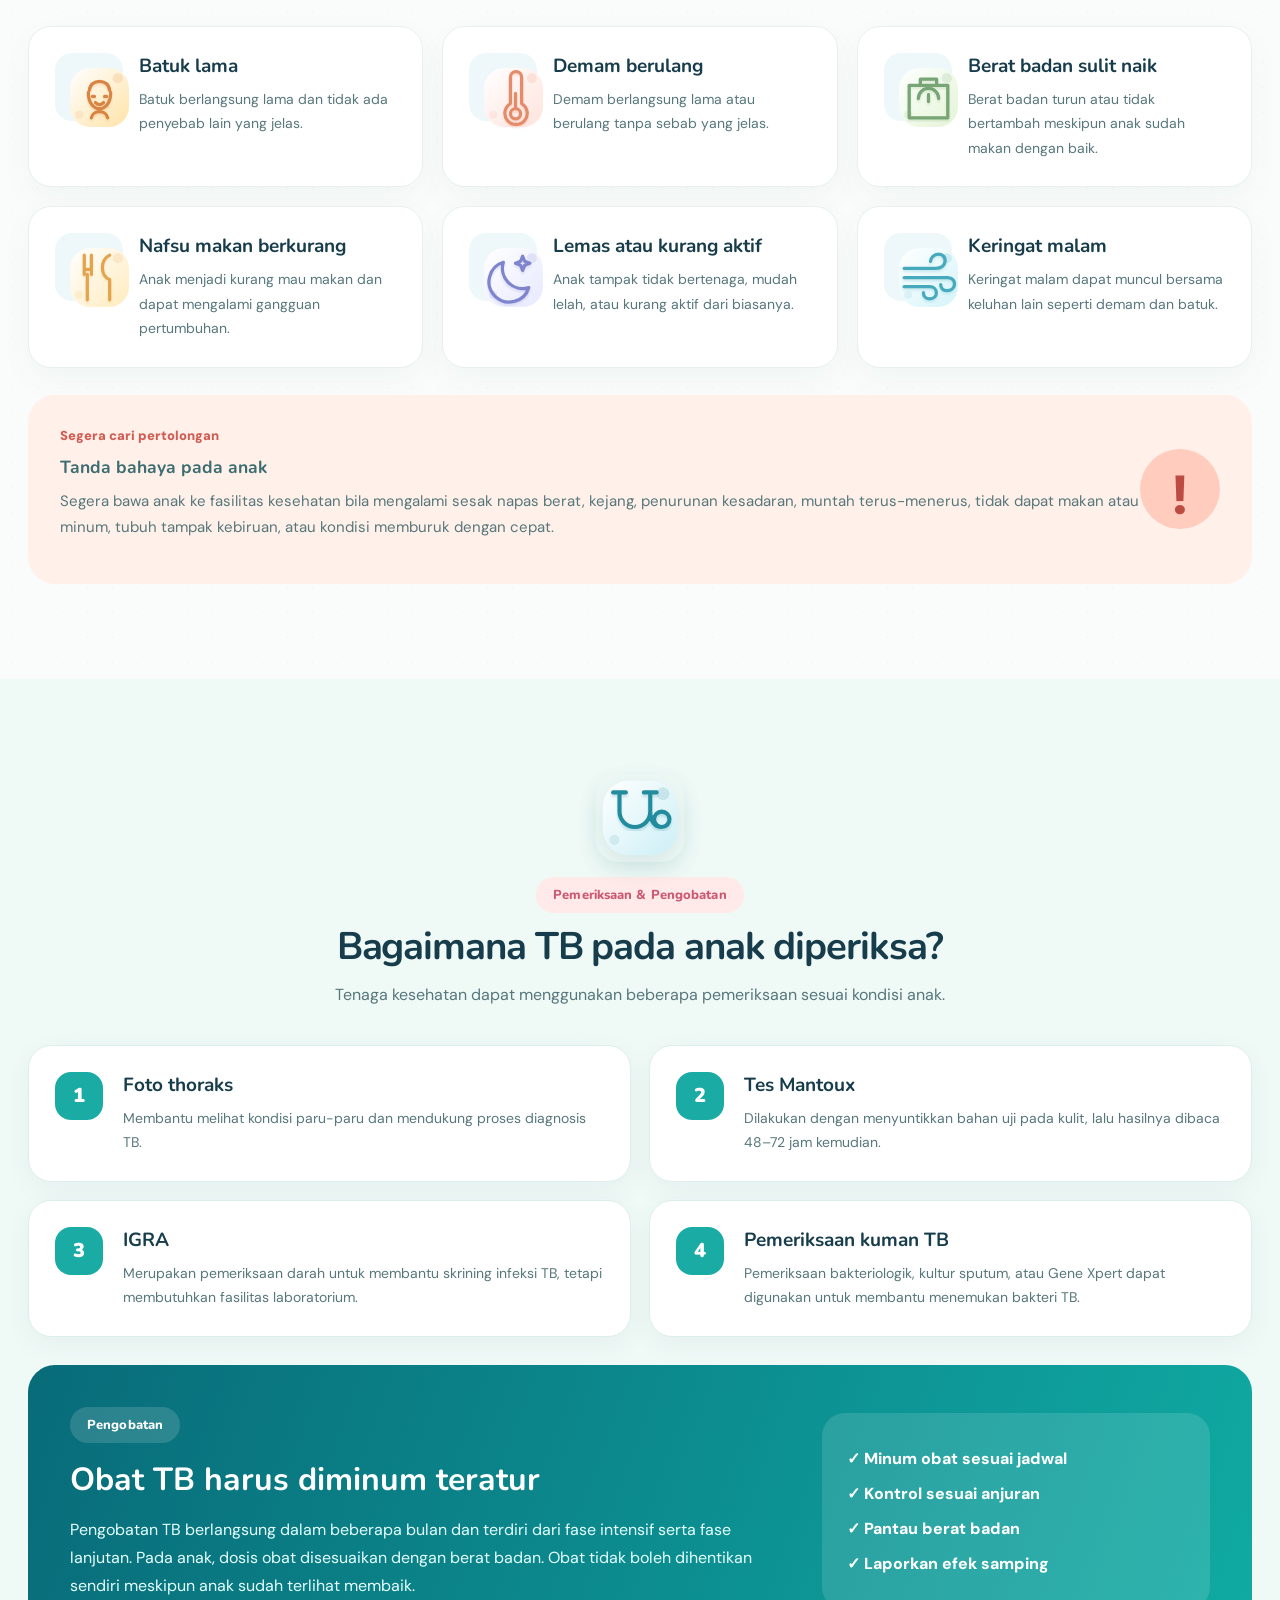
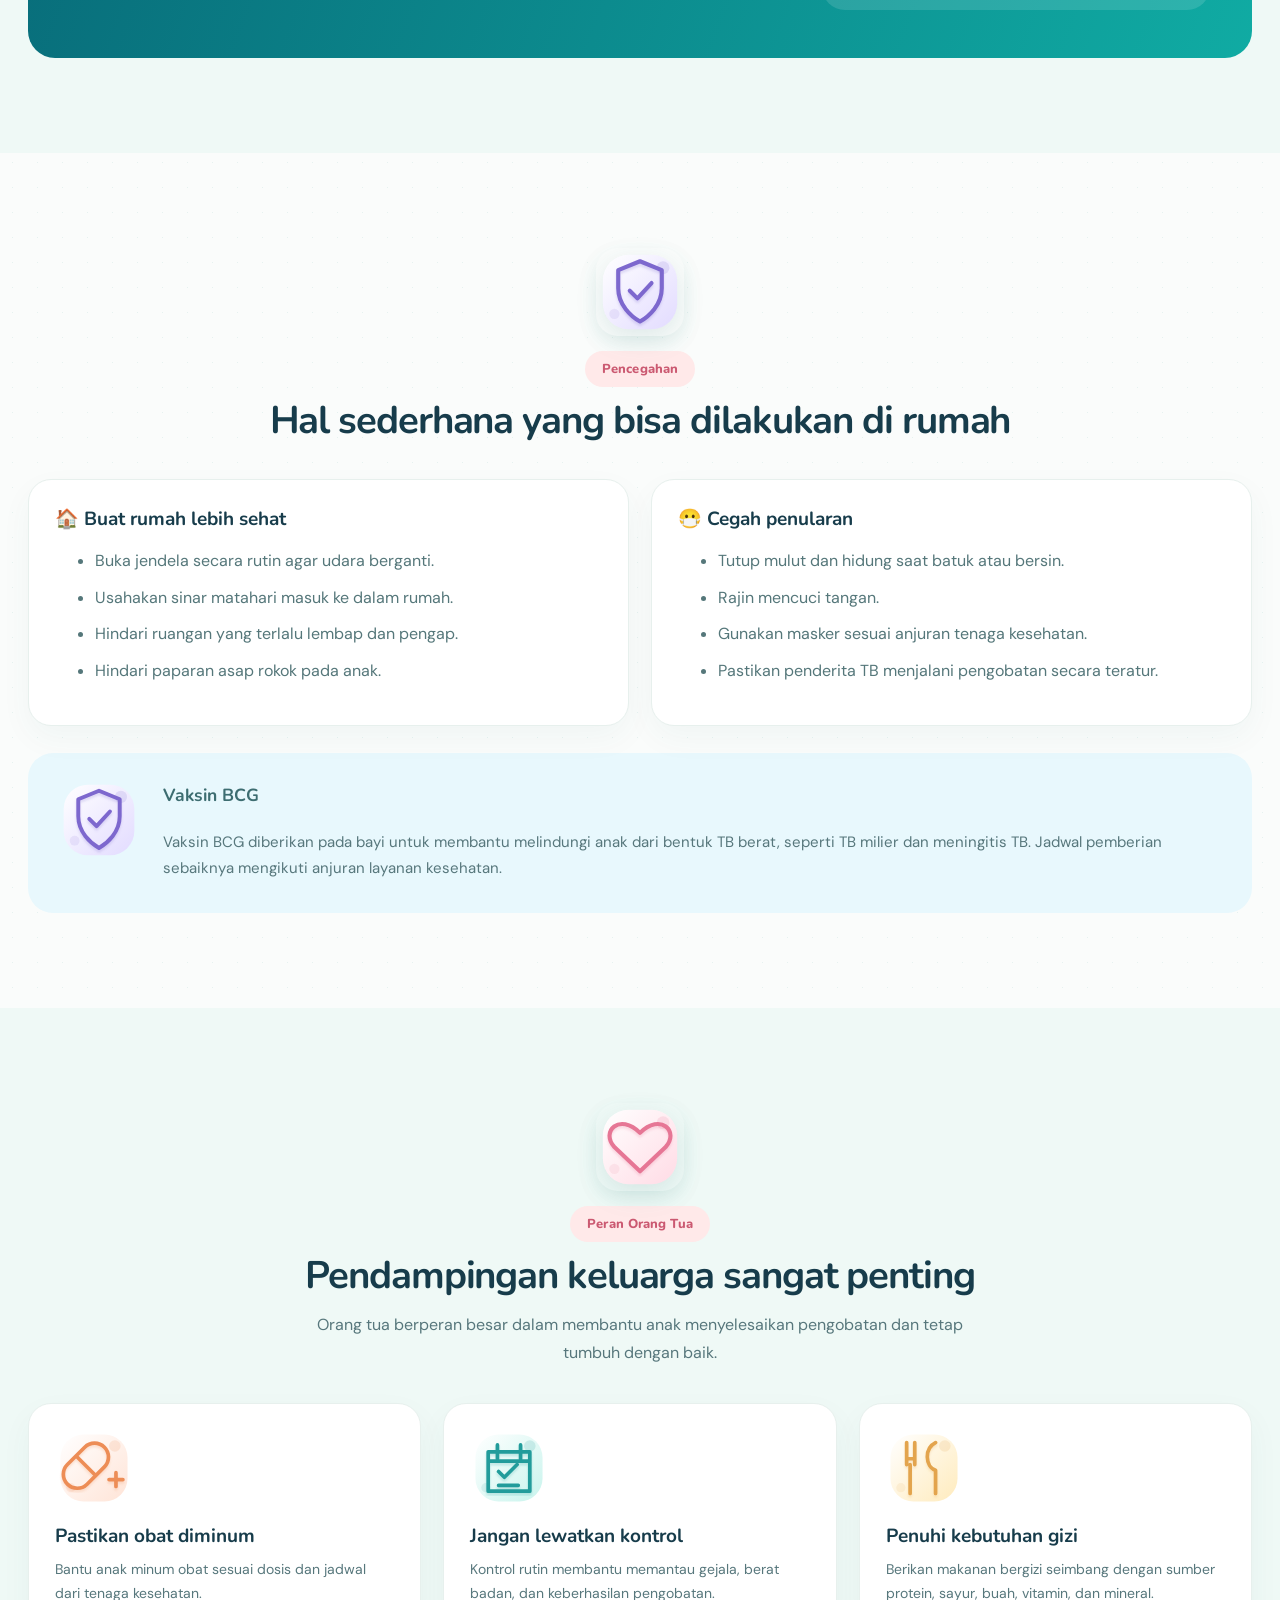
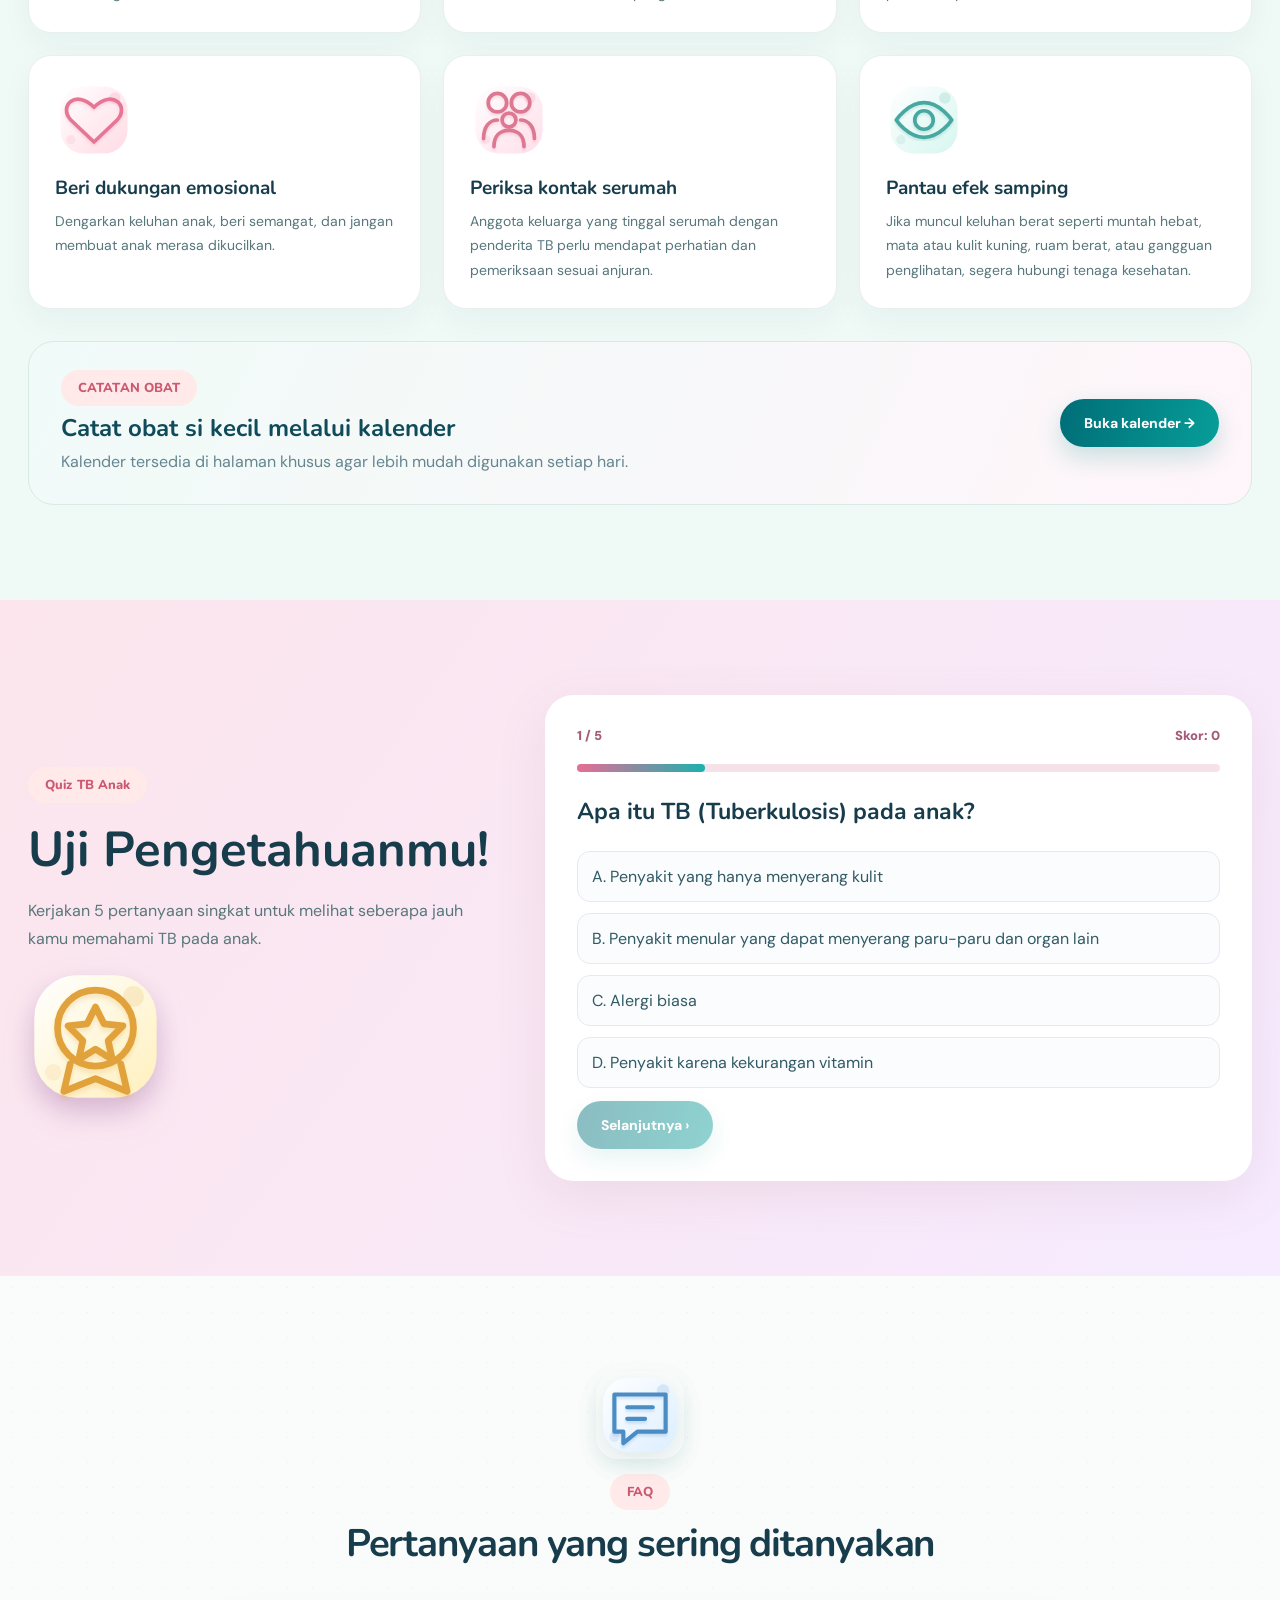
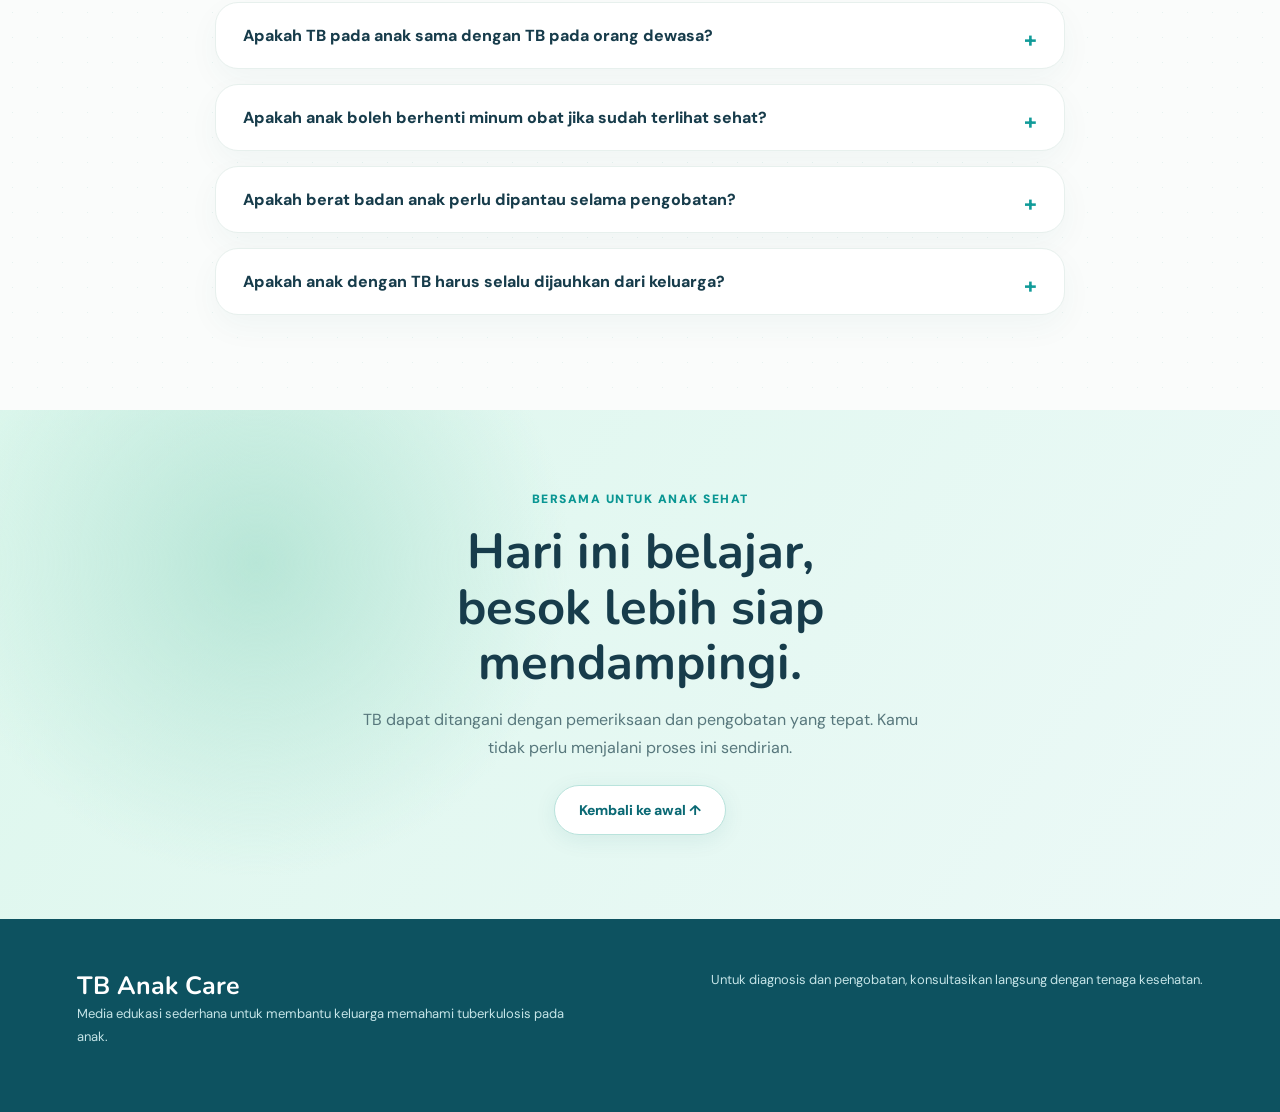
==== commit a6fbd83c: "Add files via upload" ====
--- a/index.html
+++ b/index.html
@@ -9,7 +9,7 @@
 <link href="style.css" rel="stylesheet"/>
 <link href="https://fonts.googleapis.com" rel="preconnect"/><link crossorigin="" href="https://fonts.gstatic.com" rel="preconnect"/><link href="https://fonts.googleapis.com/css2?family=DM+Sans:wght@400;500;600;700;800&amp;family=Nunito:wght@400;500;600;700;800;900&amp;display=swap" rel="stylesheet"/></head>
 <body>
-<header class="navbar"><a class="brand" href="#beranda"><span class="brand-mark"><img alt="" src="assets/icons/flower.svg"/></span><span class="brand-copy">TB Anak <em>Care</em><small>Teman tumbuh sehat si kecil</small></span></a><button aria-expanded="false" aria-label="Buka menu" class="menu-toggle">☰</button><nav aria-label="Navigasi utama" class="nav-links"><a href="#beranda">Beranda</a><a href="#materi">Belajar</a><a href="#gejala">Gejala</a><a href="#pemeriksaan">Perawatan</a><a href="#catatan-obat">Catatan Obat</a><a href="#quiz">Kuis</a><a href="#faq">FAQ</a></nav></header>
+<header class="navbar"><a class="brand" href="#beranda"><span class="brand-mark"><img alt="" src="assets/icons/flower.svg"/></span><span class="brand-copy">TB Anak <em>Care</em><small>Teman tumbuh sehat si kecil</small></span></a><button aria-expanded="false" aria-label="Buka menu" class="menu-toggle">☰</button><nav aria-label="Navigasi utama" class="nav-links"><a href="#beranda">Beranda</a><a href="#materi">Belajar</a><a href="#gejala">Gejala</a><a href="#pemeriksaan">Perawatan</a><a href="catatan-obat.html">Catatan Obat</a><a href="#quiz">Kuis</a><a href="#faq">FAQ</a></nav></header>
 <main>
 <section class="hero" id="beranda"><div class="hero-copy"><span class="eyebrow">SAHABAT KELUARGA · EDUKASI TB ANAK</span><h1>Langkah kecil,<br/><span>senyum sehat</span><br/>untuk si kecil.</h1><p>Kenali tuberkulosis pada anak, pelajari langkah perawatan, dan dampingi pengobatan dengan lebih tenang—semuanya dalam satu ruang belajar yang ramah keluarga.</p><div class="hero-actions"><a class="btn primary" href="#materi">Mulai perjalananmu <span>↗</span></a><a class="btn secondary" href="#materi">Jelajahi materi →</a></div><div class="hero-stats"><div><strong>6</strong><small>Topik edukasi</small></div><div><strong>5</strong><small>Soal kuis</small></div><div><strong>1</strong><small>Catatan obat</small></div></div></div><div class="hero-visual"><div class="hero-blob"></div><img alt="Ilustrasi dokter yang ramah bersama anak" src="assets/dokter-anak.webp"/><div class="float-card float-one"><img alt="" src="assets/icons/stethoscope.svg"/> <span><strong>Belajar bersama</strong><small>Kenali gejalanya</small></span></div><div class="float-card float-two"><img alt="" src="assets/icons/heart.svg"/> <strong>Temani hingga pulih</strong></div><div class="speech-bubble">Hai! Yuk kita belajar<br/>bersama 🌈</div><div class="hero-spark one">✳</div><div class="hero-spark two">✦</div></div></section>
 <section class="learning-menu" id="materi"><span class="section-kicker">JELAJAHI FITUR</span><h2>Satu website, banyak cara<br/><em>mendampingi si kecil.</em></h2><p class="learning-subtitle">Pilih topik edukasi yang ingin dibaca sesuai kebutuhan. Semua materi dapat diakses secara langsung.</p><div class="learning-grid">
@@ -18,7 +18,7 @@
 <a class="learning-card lc-green" href="#pemeriksaan"><span class="topic-illustration"><img alt="" loading="lazy" src="assets/icons/stethoscope.svg"/></span><span class="card-category">03 · PENDAMPINGAN</span><h3>Pemeriksaan &amp; Obat</h3><p>Memahami pemeriksaan, pengobatan, dan kontrol rutin.</p><b>Baca panduan <span>↗</span></b></a>
 <a class="learning-card lc-purple" href="#pencegahan"><span class="topic-illustration"><img alt="" loading="lazy" src="assets/icons/shield.svg"/></span><span class="card-category">04 · PERLINDUNGAN</span><h3>Pencegahan</h3><p>Langkah menjaga lingkungan dan mencegah penularan.</p><b>Pelajari <span>↗</span></b></a>
 <a class="learning-card lc-cyan" href="#orangtua"><span class="topic-illustration"><img alt="" loading="lazy" src="assets/icons/family.svg"/></span><span class="card-category">05 · DUKUNGAN</span><h3>Peran Orang Tua</h3><p>Dukungan keluarga selama anak menjalani perawatan.</p><b>Baca tips <span>↗</span></b></a>
-<a class="learning-card lc-pink" href="#catatan-obat"><span class="topic-illustration"><img alt="" loading="lazy" src="assets/icons/calendar.svg"/></span><span class="card-category">06 · CATATAN HARIAN</span><h3>Pantau Minum Obat</h3><p>Catat minum obat dan lihat ringkasan catatan keluarga.</p><b>Buka dashboard <span>↗</span></b></a></div>
+<a class="learning-card lc-pink" href="catatan-obat.html"><span class="topic-illustration"><img alt="" loading="lazy" src="assets/icons/calendar.svg"/></span><span class="card-category">06 · CATATAN HARIAN</span><h3>Pantau Minum Obat</h3><p>Catat minum obat dan lihat ringkasan catatan keluarga.</p><b>Buka dashboard <span>↗</span></b></a></div>
 </section>
 <section class="section soft" id="kenali">
 <div class="section-heading"><div aria-hidden="true" class="section-illustration"><img alt="" src="assets/icons/lungs.svg"/></div>
@@ -172,98 +172,8 @@
 <article class="card"><div class="icon"><img alt="" src="assets/icons/family.svg"/></div><h3>Periksa kontak serumah</h3><p>Anggota keluarga yang tinggal serumah dengan penderita TB perlu mendapat perhatian dan pemeriksaan sesuai anjuran.</p></article>
 <article class="card"><div class="icon"><img alt="" src="assets/icons/eye.svg"/></div><h3>Pantau efek samping</h3><p>Jika muncul keluhan berat seperti muntah hebat, mata atau kulit kuning, ruam berat, atau gangguan penglihatan, segera hubungi tenaga kesehatan.</p></article>
 </div>
-</section>
-<section class="section" id="catatan-obat">
-<div class="section-heading"><div aria-hidden="true" class="section-illustration"><img alt="" src="assets/icons/calendar.svg"/></div>
-<span class="eyebrow">Catatan Minum Obat</span>
-<h2>Pantau jadwal obat TB anak</h2>
-<p>
-          Pilih tanggal pada kalender untuk mencatat obat dan melihat riwayat minum obat si kecil.
-          Catatan tersimpan di perangkat yang sedang digunakan.
-        </p>
-</div>
-<div class="medicine-panel"><div class="medicine-topline"><div><span class="eyebrow">✦ Kalender Minum Obat</span><h3>Tandai minum obat dengan mudah</h3><p>Pilih tanggal → tekan Sudah minum atau Belum minum. Catatan disimpan di browser perangkat ini.</p></div><div class="progress-dial" id="adherenceRing"><strong id="adherencePercent">0%</strong><small>Catatan diminum</small></div></div>
-<div class="calendar-layout">
-  <div class="calendar-card" aria-label="Kalender pencatatan obat">
-    <div class="calendar-heading"><div><span class="calendar-kicker">KALENDER PENGOBATAN</span><h4 id="calendarMonthLabel">Oktober 2026</h4></div><div class="calendar-controls"><button type="button" id="calendarPrev" aria-label="Bulan sebelumnya">‹</button><button type="button" id="calendarToday">Hari ini</button><button type="button" id="calendarNext" aria-label="Bulan berikutnya">›</button></div></div>
-    <div class="calendar-weekdays" aria-hidden="true"><span>Sen</span><span>Sel</span><span>Rab</span><span>Kam</span><span>Jum</span><span>Sab</span><span>Min</span></div>
-    <div id="medicineCalendar" class="medicine-calendar" role="group" aria-label="Pilih tanggal pencatatan obat"></div>
-    <div class="calendar-legend"><span><i class="legend-dot done"></i> Sudah diminum</span><span><i class="legend-dot missed"></i> Belum / terlewat</span><span><i class="legend-dot mixed"></i> Campuran</span><span><i class="legend-dot none"></i> Belum dicatat</span></div>
-  </div>
-  <aside class="calendar-side"><div class="calendar-side-icon"><img src="assets/icons/calendar.svg" alt=""/></div><span class="calendar-kicker">RINGKASAN TANGGAL</span><h4 id="selectedDayHeading">Catatan hari ini</h4><p id="selectedDayIntro">Pilih tanggal pada kalender untuk melihat catatannya.</p><div class="quick-med-config">
-<label for="quickMedicineName">Nama obat sesuai resep</label>
-<div class="quick-input-row"><input id="quickMedicineName" type="text" placeholder="Mis. Obat TB sesuai resep" autocomplete="off" maxlength="120"/><button id="quickSaveName" type="button">Simpan</button></div>
-<small id="quickNameHelp">Isi sekali, lalu gunakan tombol di bawah setiap hari. Bila ada beberapa obat, gunakan catatan lengkap.</small>
-</div>
-<div class="quick-actions" aria-label="Pencatatan obat cepat">
-<button type="button" id="quickTaken" class="quick-action taken"><span aria-hidden="true">✓</span><strong>Sudah minum</strong><small>Catat untuk tanggal ini</small></button>
-<button type="button" id="quickMissed" class="quick-action missed"><span aria-hidden="true">−</span><strong>Belum minum</strong><small>Catat untuk tanggal ini</small></button>
-</div><p class="quick-feedback" id="quickFeedback" role="status" aria-live="polite"></p>
-<div id="selectedDayLogs" class="selected-day-logs" aria-live="polite"></div><button type="button" id="focusMedicineForm" class="calendar-full-btn">+ Catatan lengkap / lebih dari satu obat</button></aside>
-</div>
-<details class="advanced-entry" id="advancedMedicineEntry"><summary>+ Tambah catatan lengkap (opsional)</summary><div class="medicine-form-heading"><div><span class="calendar-kicker">TAMBAH CATATAN</span><h4>Isi catatan minum obat</h4></div><p>Tanggal otomatis mengikuti pilihan kalender.</p></div>
-<div class="medicine-form" id="medicineForm">
-<div class="field">
-<label for="obat">Nama obat</label>
-<input id="obat" placeholder="Contoh: Rifampisin" type="text"/>
-</div>
-<div class="field">
-<label for="tanggal">Tanggal</label>
-<input id="tanggal" type="date"/>
-</div>
-<div class="field">
-<label for="waktu">Waktu</label>
-<input id="waktu" type="time"/>
-</div>
-<div class="field">
-<label for="status">Status</label>
-<select id="status">
-<option value="Sudah diminum">Sudah diminum</option>
-<option value="Belum diminum">Belum diminum</option>
-<option value="Terlewat">Terlewat</option>
-</select>
-</div>
-<div class="field wide">
-<label for="catatan">Catatan</label>
-<input id="catatan" placeholder="Contoh: diminum setelah sarapan" type="text"/>
-</div>
-<button class="btn primary medicine-add" onclick="addMedicineLog()" type="button">Tambah Catatan</button>
-</div>
-</details>
-<div class="medicine-summary" id="medicineSummary">
-<div><strong id="totalCatatan">0</strong><span>Total catatan</span></div>
-<div><strong id="sudahDiminum">0</strong><span>Sudah diminum</span></div>
-<div><strong id="belumDiminum">0</strong><span>Belum/terlewat</span></div>
-</div>
-<details class="history-details"><summary>Lihat semua riwayat dalam tabel <span>⌄</span></summary><div class="table-wrap">
-<table class="medicine-table">
-<thead>
-<tr>
-<th>Tanggal</th>
-<th>Waktu</th>
-<th>Nama obat</th>
-<th>Status</th>
-<th>Catatan</th>
-<th>Aksi</th>
-</tr>
-</thead>
-<tbody id="medicineTableBody">
-<tr class="empty-row">
-<td colspan="6">Belum ada catatan minum obat.</td>
-</tr>
-</tbody>
-</table>
-</div></details>
-<div class="medicine-actions">
-<button class="btn secondary" onclick="exportMedicineCSV()" type="button">Unduh Catatan CSV</button>
-<button class="btn danger-button" onclick="clearMedicineLogs()" type="button">Hapus Semua Catatan</button>
-</div>
-<div class="note medicine-note">
-<strong>Penting:</strong> kalender ini hanya membantu pencatatan, bukan pengingat otomatis atau penentu jadwal pengobatan. Jangan mengubah dosis, jadwal,
-          atau menghentikan obat tanpa petunjuk tenaga kesehatan.
-        </div>
-</div>
-</section>
+<div class="calendar-shortcut"><div><span class="eyebrow">CATATAN OBAT</span><h3>Catat obat si kecil melalui kalender</h3><p>Kalender tersedia di halaman khusus agar lebih mudah digunakan setiap hari.</p></div><a class="btn primary" href="catatan-obat.html">Buka kalender →</a></div></section>
+
 <section class="quiz-section" id="quiz">
 <div class="quiz-intro">
 <span class="eyebrow">Quiz TB Anak</span>
--- a/style.css
+++ b/style.css
@@ -0,0 +1,69 @@
+:root{--ink:#143e46;--teal:#087d82;--mint:#dbf6f1;--white:#fff;--muted:#607d82;--shadow:0 18px 50px rgba(24,91,97,.10)}*{box-sizing:border-box}html{scroll-behavior:smooth;scroll-padding-top:95px}body{margin:0;font:16px 'DM Sans',sans-serif;color:var(--ink);background:#f8fcfb}h1,h2,h3,strong{font-family:Nunito,sans-serif}h1,h2,h3,p{margin-top:0}a{text-decoration:none;color:inherit}button,input,select{font:inherit}button,a{-webkit-tap-highlight-color:transparent}button{cursor:pointer}p{line-height:1.75;color:#57777c}.navbar{height:88px;background:rgba(255,255,255,.96);display:flex;align-items:center;gap:22px;padding:0 max(4%,calc((100vw - 1450px)/2));position:sticky;top:0;z-index:20;box-shadow:0 5px 28px #196b6e0b;backdrop-filter:blur(16px)}.brand{display:flex;align-items:center;gap:10px;flex-shrink:0}.brand-mark{background:linear-gradient(135deg,#64cfc0,#e66d93);border-radius:16px;color:white;font-size:30px;display:grid;place-items:center;width:49px;height:49px}.brand-copy{font-weight:900;font-family:Nunito,sans-serif;font-size:21px;line-height:1;letter-spacing:-.8px}.brand-copy em{color:#24aaa5;font-style:normal}.brand-copy small{display:block;letter-spacing:.2px;font:600 10px 'DM Sans',sans-serif;color:#56949a;margin-top:7px}.nav-links{display:flex;align-items:center;gap:17px;margin:auto}.nav-links a{font-size:12px;font-weight:800;white-space:nowrap;color:#315c65;transition:color .2s}.nav-links a:hover{color:#0eaaa4}.nav-cta{color:#fff;background:#097f86;border-radius:25px;padding:13px 19px;white-space:nowrap;font-weight:800;font-size:12px}.menu-toggle{display:none;border:0;background:#eaf8f5;border-radius:12px;padding:9px 12px;color:#08676d;font-size:20px}.hero{max-width:1550px;margin:0 auto;min-height:580px;display:grid;grid-template-columns:1.02fr 1fr;align-items:center;position:relative;overflow:hidden;background:radial-gradient(circle at 48% 40%,#fff7e8 0,transparent 36%),linear-gradient(115deg,#e0f9fb 0%,#e5f7f6 48%,#d8f3ec 100%);border-radius:0 0 52px 52px;padding:72px 6% 85px}.hero:before,.hero:after{content:'';position:absolute;border-radius:50%;pointer-events:none}.hero:before{width:360px;height:360px;background:#b5e9e3;right:-130px;top:-170px;opacity:.55}.hero:after{width:230px;height:230px;background:#fff4d9;bottom:-130px;left:-110px}.hero-copy{z-index:2;max-width:620px}.eyebrow{display:inline-flex;border-radius:50px;color:#cb5971;font-weight:900;background:#ffe9e9;padding:9px 17px;font:800 13px Nunito,sans-serif;letter-spacing:.1px}.hero h1{font-size:clamp(43px,4.3vw,73px);line-height:1.07;letter-spacing:-2.8px;margin:24px 0;color:#104a54;font-weight:900}.hero h1 span{color:#18a7a5}.hero-copy>p{font-size:17px;max-width:530px}.hero-actions{display:flex;flex-wrap:wrap;gap:12px;margin:27px 0}.btn{border:0;border-radius:99px;display:inline-flex;justify-content:center;align-items:center;gap:10px;padding:15px 24px;font-weight:800;font-size:14px;transition:transform .25s,box-shadow .25s}.btn:hover{transform:translateY(-3px);box-shadow:0 9px 24px #065b6a2a}.btn.primary{background:linear-gradient(110deg,#08797e,#10a9a1);color:white}.btn.secondary{background:white;color:#0a6974;box-shadow:0 5px 22px #11636d15}.hero-reassurance{display:flex;flex-wrap:wrap;gap:17px;color:#377879;font-size:12px;font-weight:800}.hero-visual{position:relative;min-height:435px;display:flex;align-items:center;justify-content:center}.art-halo{position:absolute;width:440px;height:440px;border-radius:50%;background:radial-gradient(circle,#ffffffbb 10%,#abe8de 75%);box-shadow:0 0 0 23px #ffffff44}.hero-visual>img{position:relative;z-index:1;width:min(95%,490px);height:365px;object-fit:cover;object-position:center;filter:drop-shadow(0 16px 19px #2f7d7960);border-radius:45% 45% 25% 25%;mask-image:radial-gradient(ellipse 66% 60% at 50% 53%,black 61%,transparent 99%)}.float-card{z-index:2;position:absolute;display:flex;gap:10px;align-items:center;background:#fffffff2;box-shadow:var(--shadow);border:1px solid #fff;border-radius:20px;padding:15px;font-size:13px;animation:bob 4.5s ease-in-out infinite}.float-card span{font-size:29px}.float-card strong{display:block}.float-card small{display:block;font-size:11px;color:#8b9b9a}.float-one{left:0;bottom:43px}.float-two{right:0;top:50px;animation-delay:1s}.hero-star{position:absolute;color:#e9a349;font-size:38px}.star-one{left:16%;top:4%}.star-two{right:11%;bottom:11%;color:#e783a5}.hero-note{position:absolute;bottom:20px;left:6%;color:#50878c;font-size:12px;font-weight:800}.learning-menu,.section,.quiz-section{max-width:1300px;margin:auto;padding:95px 28px}.learning-menu{text-align:center;padding-top:78px;padding-bottom:60px}.section-kicker{color:#d87d90;letter-spacing:2px;font-size:11px;font-weight:900}.learning-menu h2,.section-heading h2{font-size:clamp(30px,3vw,44px);line-height:1.15;letter-spacing:-1.1px;margin:12px 0}.learning-subtitle{margin:0 auto 32px;max-width:580px}.learning-grid{display:grid;grid-template-columns:repeat(3,1fr);gap:21px;text-align:left}.learning-card{min-height:235px;border-radius:26px;padding:26px;position:relative;overflow:hidden;border:1px solid #ffffffd0;box-shadow:0 10px 30px #155f6310;transition:transform .25s,box-shadow .25s}.learning-card:hover{transform:translateY(-8px);box-shadow:0 23px 36px #155f6325}.learning-card:after{content:'';position:absolute;width:150px;height:150px;border-radius:50%;right:-50px;top:-60px;background:#ffffff66}.lc-blue{background:#fbe8ed}.lc-yellow{background:#fff0cf}.lc-green{background:#dff7ed}.lc-purple{background:#e8e7fb}.lc-cyan{background:#d8f5f6}.lc-pink{background:#fde5ef}.topic-icon{display:grid;place-items:center;font-size:41px;width:84px;height:84px;background:#ffffffad;border-radius:25px;margin-bottom:17px;position:relative;z-index:1;box-shadow:inset 0 -4px 0 #ffffff50}.learning-card h3{font-size:21px;margin:0 0 6px}.learning-card p{font-size:13px;line-height:1.5;margin-bottom:13px;max-width:250px}.learning-card b{font-size:12px;color:#0c8388}.section{scroll-margin-top:10px}.section.soft{max-width:none;background:#eff9f6;padding-left:max(28px,calc((100vw - 1244px)/2));padding-right:max(28px,calc((100vw - 1244px)/2))}.section-heading{text-align:center;margin-bottom:36px}.section-heading>p{max-width:670px;margin:10px auto 0}.section-illustration{height:67px;width:67px;display:grid;place-items:center;background:white;box-shadow:0 8px 20px #147b7714;font-size:35px;border-radius:22px;margin:0 auto 15px}.grid{display:grid;gap:22px}.grid.three{grid-template-columns:repeat(3,1fr)}.grid.two{grid-template-columns:repeat(2,1fr)}.card,.symptom,.timeline-item,.faq details{background:white;border-radius:23px;padding:26px;box-shadow:0 8px 30px #084b5d0b;border:1px solid #dcefeb}.card .icon{font-size:38px;width:75px;height:75px;display:grid;place-items:center;background:#e2f7f3;border-radius:22px;margin-bottom:16px}.card h3,.symptom h3,.timeline h3{font-size:19px;margin:0 0 8px}.card p,.symptom p{font-size:14px;margin:0}.info-strip,.danger-box,.bcg-card{margin-top:27px;border-radius:25px;padding:28px 32px;background:#dff5ee;font-size:15px;line-height:1.7;color:#3d6d71}.info-strip strong{display:block;font-size:19px;color:#17565e}.symptom-grid{display:grid;grid-template-columns:repeat(3,1fr);gap:19px}.symptom{display:flex;align-items:flex-start;gap:16px}.symptom>span{font-size:33px;background:#eef8fa;border-radius:17px;padding:12px}.danger-box{background:#fff1e9;display:flex;align-items:center;justify-content:space-between}.danger-label{color:#d25d54;font-size:13px;font-weight:900}.danger-box h3{margin:5px 0}.danger-icon{font-size:55px;background:#ffccbd;color:#bc4b42;border-radius:100%;width:80px;height:80px;flex-shrink:0;display:grid;place-items:center;font-weight:900}.timeline{display:grid;grid-template-columns:repeat(2,1fr);gap:18px}.timeline-item{display:flex;gap:20px}.timeline .num{flex-shrink:0;width:48px;height:48px;background:#1aaca4;border-radius:16px;color:white;display:grid;place-items:center;font:900 20px Nunito}.timeline p{font-size:14px;margin-bottom:0}.treatment-card{margin-top:28px;display:grid;grid-template-columns:1.3fr .7fr;gap:30px;background:linear-gradient(110deg,#086b79,#10aba3);color:#fff;padding:42px;border-radius:30px;align-items:center}.treatment-card .eyebrow{background:#ffffff24;color:#fff}.treatment-card h2{font-size:32px;margin:15px 0}.treatment-card p{color:#e5ffff}.checklist{background:#ffffff20;padding:25px;border-radius:23px}.checklist p{color:white;font-weight:800;margin:7px 0}.list-card li{margin:11px 0;color:#55777a;line-height:1.6}.bcg-card{display:flex;gap:25px;background:#e8f8fd}.bcg-icon{font-size:50px}.bcg-card p{margin-bottom:0}.medicine-panel{background:white;padding:32px;border-radius:30px;box-shadow:var(--shadow);border:1px solid #e4f3f0}.medicine-topline{background:linear-gradient(110deg,#e5fbf5,#ecf9ff);display:flex;align-items:center;justify-content:space-between;gap:22px;padding:25px 30px;border-radius:23px;margin-bottom:25px}.medicine-topline h3{font-size:26px;margin:12px 0 5px}.medicine-topline p{font-size:13px;margin:0}.progress-dial{--progress:0%;flex-shrink:0;width:125px;height:125px;border-radius:50%;background:conic-gradient(#11a99f var(--progress),#d5eae8 0);display:flex;flex-direction:column;align-items:center;justify-content:center;position:relative}.progress-dial:before{content:'';position:absolute;inset:12px;background:#f7fffd;border-radius:50%}.progress-dial strong,.progress-dial small{position:relative;z-index:1}.progress-dial strong{font-size:27px;color:#095f69}.progress-dial small{font-size:9px}.medicine-form{display:grid;grid-template-columns:repeat(4,1fr);gap:16px}.field{display:flex;flex-direction:column;gap:8px}.field.wide{grid-column:span 3}.field label{font-size:12px;font-weight:900;color:#42717a}.field input,.field select{border:1px solid #d7e9e8;background:#fbfefe;border-radius:13px;padding:13px;width:100%;min-width:0;color:#2d5c64}.field input:focus,.field select:focus{outline:2px solid #67d7d0;outline-offset:1px}.medicine-add{align-self:end;min-height:46px}.medicine-summary{display:grid;grid-template-columns:repeat(3,1fr);gap:14px;margin:27px 0}.medicine-summary>div{background:#eef9f7;padding:23px;border-radius:18px;text-align:center}.medicine-summary strong{display:block;font-size:30px;color:#0c9090}.medicine-summary span{font-size:12px;font-weight:800;color:#557a7a}.table-wrap{overflow-x:auto;border-radius:16px;border:1px solid #e0eeeb}.medicine-table{width:100%;border-collapse:collapse;font-size:13px;min-width:690px}.medicine-table th{background:#e8f5f3;color:#336a72;text-align:left}.medicine-table td,.medicine-table th{padding:15px;border-bottom:1px solid #e9f2f1}.status-pill{display:inline-block;padding:7px 10px;border-radius:99px;background:#fff2d9;color:#987125;font-size:11px;font-weight:800}.status-done{background:#ddf8e9;color:#108b63}.status-missed{background:#ffe0e0;color:#b63f4c}.icon-button{background:#fff2f1;border:0;border-radius:9px;padding:7px 10px;color:#c04d54}.medicine-actions{display:flex;gap:12px;margin-top:22px;flex-wrap:wrap}.danger-button{background:#fff0ef;color:#b94c56}.note{font-size:12px;line-height:1.6;color:#668184}.medicine-note{background:#fff9eb;padding:15px 18px;border-radius:13px;margin-top:22px}.quiz-section{display:grid;grid-template-columns:.8fr 1.2fr;gap:45px;align-items:center;max-width:none;background:linear-gradient(125deg,#fce5ec,#f6ebff);padding-left:max(28px,calc((100vw - 1244px)/2));padding-right:max(28px,calc((100vw - 1244px)/2))}.quiz-intro h2{font-size:clamp(32px,4vw,49px);line-height:1.12;margin:20px 0}.quiz-mascot{font-size:85px;filter:drop-shadow(0 13px 10px #db9bb34a)}.quiz-card{background:white;border-radius:28px;padding:32px;box-shadow:0 15px 50px #9e62751d}.quiz-meta{display:flex;justify-content:space-between;font-size:13px;color:#a65b7b;font-weight:900}.quiz-card h3{font-size:23px;margin:24px 0}.quiz-answers{display:grid;gap:11px}.quiz-answer{border:1px solid #e7e9ef;text-align:left;border-radius:13px;background:#fafcfe;padding:14px;color:#315a64}.quiz-answer:hover{border-color:#0b9a95}.quiz-answer.correct{background:#d5f7e7;border-color:#18ad79}.quiz-answer.wrong{background:#ffe1e1;border-color:#e47777}.quiz-feedback{font-size:13px;color:#0b8e75;margin:13px 0;font-weight:700}.quiz-next:disabled{opacity:.45;cursor:not-allowed}.faq{display:grid;gap:15px;max-width:850px;margin:auto}.faq details{padding:0}.faq summary{padding:22px 27px;cursor:pointer;font-weight:800;list-style:none}.faq summary:after{content:'+';float:right;color:#119b99;font-size:22px}.faq details[open] summary:after{content:'−'}.faq details p{margin:0;padding:0 27px 24px;font-size:14px}footer{background:#0d5260;color:white;padding:50px max(6%,calc((100vw - 1250px)/2));display:flex;justify-content:space-between;gap:35px}footer strong{font-size:25px}footer p{max-width:500px;color:#c5e4e7;font-size:13px}.to-top{position:fixed;bottom:24px;right:24px;background:#078e8a;color:white;padding:13px 18px;border-radius:50%;z-index:15;box-shadow:0 10px 25px #074e4f3b}.is-visible{opacity:1;transform:none}@keyframes bob{0%,100%{transform:translateY(0)}50%{transform:translateY(-11px)}}@media(max-width:1170px){.navbar{gap:12px}.nav-links{gap:10px}.nav-links a{font-size:11px}.nav-cta{display:none}.hero{padding-left:4%;padding-right:4%}}@media(max-width:930px){.navbar{height:75px;justify-content:space-between;padding:0 5%}.menu-toggle{display:block}.nav-links{display:none;position:absolute;top:75px;left:0;right:0;background:#fff;padding:25px;box-shadow:0 15px 25px #02565a20;flex-direction:column;align-items:stretch;gap:2px;max-height:75vh;overflow:auto}.nav-links.open{display:flex}.nav-links a{font-size:14px;padding:11px}.hero{grid-template-columns:1fr;padding:65px 7% 60px;text-align:center}.hero-copy{margin:auto}.hero-copy>p{margin:auto}.hero-actions,.hero-reassurance{justify-content:center}.hero-visual{margin-top:5px}.hero-note{position:static;grid-column:1/-1}.learning-grid,.grid.three,.symptom-grid{grid-template-columns:repeat(2,1fr)}.medicine-form{grid-template-columns:repeat(2,1fr)}.field.wide{grid-column:span 1}.quiz-section{grid-template-columns:1fr}.quiz-intro{text-align:center}.quiz-mascot{font-size:55px}.treatment-card{grid-template-columns:1fr}}@media(max-width:580px){.hero{border-radius:0 0 30px 30px;padding:56px 6% 30px}.hero h1{font-size:43px;letter-spacing:-1.6px}.hero-copy>p{font-size:15px}.hero-visual{min-height:315px}.hero-visual>img{height:300px;width:100%}.art-halo{width:285px;height:285px}.float-card{padding:8px;font-size:10px;border-radius:13px}.float-card span{font-size:20px}.float-card small{display:none}.float-one{bottom:0}.float-two{right:0;top:30px}.learning-menu,.section,.quiz-section{padding:64px 18px}.learning-grid,.grid.three,.grid.two,.symptom-grid,.timeline{grid-template-columns:1fr}.learning-card{min-height:200px}.section.soft,.quiz-section{padding-left:18px;padding-right:18px}.section-heading h2{font-size:32px}.medicine-panel{padding:16px}.medicine-topline{flex-direction:column;text-align:center}.medicine-form{grid-template-columns:1fr}.field.wide{grid-column:auto}.medicine-summary{gap:7px}.medicine-summary>div{padding:16px 7px}.medicine-summary strong{font-size:25px}.medicine-summary span{font-size:10px}.quiz-card{padding:20px}.treatment-card{padding:24px}.danger-icon{display:none}.symptom{padding:19px}footer{flex-direction:column;padding:40px 22px}.hero-actions{gap:9px}.btn{padding:13px 17px;font-size:12px}}
+
+.quiz-progress-track{height:8px;background:#f7e1e8;border-radius:20px;margin:20px 0}.quiz-progress-track>div{height:100%;width:20%;background:linear-gradient(90deg,#e76d96,#1ab1ad);border-radius:20px;transition:width .3s}.nav-links a.active{color:#0bafa8}.reveal{opacity:0;transform:translateY(13px);transition:opacity .55s,transform .55s}.reveal.is-visible{opacity:1;transform:none}@media(prefers-reduced-motion:reduce){*,*:before,*:after{scroll-behavior:auto!important;animation:none!important;transition:none!important}.reveal{opacity:1;transform:none}}
+
+/* Portal interaktif - redesign bergaya editorial app; original illustration & branding */
+:root{--ink:#153d4e;--teal:#0c8c87;--muted:#597981}body{background:#fbfcfa;color:#173c4b}.navbar{height:80px;padding-inline:max(3.4%,calc((100vw - 1460px)/2));border-bottom:1px solid #eaf0ee}.brand-mark{background:linear-gradient(135deg,#f6b9c5,#eac5a3);border-radius:17px;box-shadow:0 5px 13px #dfb0aa44}.nav-links{gap:20px}.nav-links a{font-size:12px}.nav-cta{background:#124b53}.hero{max-width:1536px;min-height:625px;background:radial-gradient(circle at 78% 30%,#fff8e7 0,transparent 35%),linear-gradient(112deg,#eafaf5,#f5fbef 50%,#e6f8f8);padding:65px 6%;border-radius:0 0 44px 44px;grid-template-columns:1fr 1.08fr}.hero:after{background:#ffdbd4;opacity:.4}.hero:before{background:#bceee2;opacity:.55}.hero h1{font-size:clamp(47px,5vw,78px);letter-spacing:-3.6px;line-height:1.06;margin:22px 0}.hero h1 span{color:#11a9a2}.hero-copy>p{max-width:545px;font-size:17px}.hero-visual{min-height:495px}.hero-blob{position:absolute;width:95%;height:90%;background:linear-gradient(145deg,#d3f3eb,#f8dfc9);border-radius:51% 49% 39% 61%/47% 36% 64% 53%;transform:rotate(-7deg)}.hero-visual>img{width:91%;height:445px;object-fit:cover;object-position:center;border-radius:45% 45% 29% 29%;mask-image:radial-gradient(ellipse 69% 65% at 50% 50%,black 60%,transparent 100%)}.speech-bubble{position:absolute;top:19px;right:0;z-index:3;background:white;padding:15px 21px;border-radius:21px 21px 5px 21px;box-shadow:0 11px 31px #2759581b;font:800 13px Nunito;color:#167b80;transform:rotate(5deg)}.hero-spark{position:absolute;z-index:2;font-size:30px;color:#f1ac6c}.hero-spark.one{top:14%;left:12%}.hero-spark.two{bottom:19%;right:5%;color:#e98aaa}.hero-stats{display:flex;margin-top:37px;gap:25px}.hero-stats>div{border-right:1px solid #cddedc;padding-right:25px;display:flex;flex-direction:column}.hero-stats>div:last-child{border:0}.hero-stats strong{font-size:31px;color:#145660;line-height:1}.hero-stats small{font-size:12px;color:#6b8586;font-weight:700;margin-top:7px}.portal-dashboard{max-width:1300px;margin:70px auto 30px;padding:0 28px}.portal-heading{display:flex;justify-content:space-between;align-items:center;gap:18px}.portal-heading h2{font-size:clamp(27px,3vw,39px);margin:10px 0}.portal-heading p{margin:0}.dashboard-greeting{border-radius:50px;background:#eaf6f0;padding:12px 20px;color:#22756e;font-weight:800;font-size:13px}.metric-grid{display:grid;grid-template-columns:repeat(4,1fr);gap:17px;margin:27px 0}.metric{background:white;border:1px solid #e8efec;border-radius:22px;min-height:142px;padding:22px 23px;box-shadow:0 10px 28px #28535a0c;display:grid;grid-template-columns:55px 1fr;grid-template-rows:1fr 1fr;column-gap:15px;align-items:center}.metric-icon{grid-row:span 2;width:55px;height:55px;display:grid;place-items:center;border-radius:18px;font-size:27px}.metric-icon.mint{background:#d6f5e9}.metric-icon.peach{background:#ffe7df}.metric-icon.lilac{background:#ece5ff}.metric-icon.gold{background:#fff1cc}.metric strong{font-size:31px;align-self:end;line-height:1.1}.metric span{font-size:12px;font-weight:700;color:#71888a;align-self:start;margin-top:5px}.dashboard-columns{display:grid;grid-template-columns:1.35fr .75fr;gap:19px}.today-card,.encouragement{border-radius:27px;padding:31px;min-height:277px}.today-card{background:#f0f9f8;border:1px solid #d9f1ed}.today-card h3{font-size:24px;margin:12px 0 21px}.action-grid{display:grid;grid-template-columns:repeat(3,1fr);gap:12px}.action-grid a{display:flex;flex-direction:column;gap:7px;background:white;border-radius:19px;padding:20px 16px;position:relative;box-shadow:0 8px 17px #14535a10;transition:transform .2s}.action-grid a:hover{transform:translateY(-5px)}.action-grid a>span{font-size:30px}.action-grid strong{font-size:15px}.action-grid small{font-size:11px;color:#6d8587}.action-grid b{position:absolute;right:14px;bottom:16px;color:#078d88}.encouragement{background:linear-gradient(120deg,#ffebea,#fff3df);position:relative;overflow:hidden}.encouragement>span{font-size:11px;font-weight:900;letter-spacing:1px;color:#d66a80}.encouragement h3{font-size:25px;line-height:1.2;margin:16px 0 11px;max-width:270px}.encouragement p{font-size:13px;max-width:310px}.encouragement button{border:0;background:white;color:#c05d78;padding:11px 16px;border-radius:50px;font-weight:800;cursor:pointer}.encouragement-decor{position:absolute;right:-15px;bottom:-88px;color:#ffffff80;font-size:220px;line-height:1}.learning-menu{padding-top:80px}.learning-menu h2{font-size:clamp(32px,3.5vw,49px)}.learning-menu h2 em{color:#0fa69d;font-style:normal}.learning-grid{gap:18px}.learning-card{min-height:293px;border-radius:25px;padding:23px 25px;background:white;box-shadow:0 7px 28px #1c626018;border:1px solid #edf1f0}.learning-card:after{width:150px;height:150px;top:-44px;right:-39px}.learning-card .topic-illustration{display:grid;place-items:center;height:116px;width:100%;border-radius:18px;margin-bottom:19px;font-size:65px;background:linear-gradient(145deg,#f7faff,#d8eef2)}.learning-card.lc-blue .topic-illustration{background:#e0effa}.learning-card.lc-yellow .topic-illustration{background:#fff0d2}.learning-card.lc-green .topic-illustration{background:#dff5e8}.learning-card.lc-purple .topic-illustration{background:#ece7fc}.learning-card.lc-cyan .topic-illustration{background:#e0f6f6}.learning-card.lc-pink .topic-illustration{background:#ffe6ed}.learning-card .card-category{font-weight:900;font-size:10px;letter-spacing:1.1px;color:#159b99}.learning-card h3{font-size:23px;margin:9px 0 6px}.learning-card p{font-size:13px;line-height:1.5;margin:0 0 15px}.learning-card b{font-size:12px;color:#148c87;display:flex;justify-content:space-between}.learning-progress{background:#eff8f7;display:grid;grid-template-columns:1fr 320px;text-align:left;gap:35px;border-radius:25px;padding:26px;margin-top:25px;align-items:center}.learning-progress strong{font-size:19px}.learning-progress p{font-size:13px;margin:8px 0 0}.learning-control{text-align:right}.lesson-progress-line{height:10px;background:#d7e9e7;border-radius:10px;overflow:hidden}.lesson-progress-line span{display:block;width:0;height:100%;background:#14aaa1;transition:width .25s}.learning-control small{display:block;margin:6px 0;color:#517d7c}.learning-control button{border:0;background:#107c7c;color:white;padding:10px 15px;border-radius:12px;font-size:12px;font-weight:800}.end-banner{text-align:center;padding:77px 20px 84px;background:radial-gradient(circle at 20% 30%,#b8e6d7,transparent 29%),linear-gradient(125deg,#ddf7ed,#ecf9f7)}.end-banner>span{font-size:12px;font-weight:900;color:#0a9693;letter-spacing:1.5px}.end-banner h2{font-size:clamp(32px,4vw,49px);line-height:1.13;margin:16px auto;max-width:700px}.end-banner p{max-width:560px;margin:0 auto 23px}.end-banner .btn{border:1px solid #b9e3dc}.section{scroll-margin-top:80px}@media(max-width:1040px){.dashboard-columns{grid-template-columns:1fr}.metric-grid{grid-template-columns:repeat(2,1fr)}}@media(max-width:930px){.hero-stats{justify-content:center}.portal-heading{align-items:flex-start}.dashboard-greeting{display:none}}@media(max-width:600px){.hero{padding-top:53px}.hero h1{font-size:46px}.hero-stats{gap:13px}.hero-stats>div{padding-right:14px}.hero-visual{min-height:300px}.hero-visual>img{height:290px}.speech-bubble{top:2px;font-size:9px}.portal-dashboard{padding:0 17px;margin-top:48px}.metric-grid{gap:9px}.metric{grid-template-columns:1fr;grid-template-rows:auto auto auto;padding:16px;gap:7px;min-height:150px}.metric-icon{grid-row:auto;width:45px;height:45px;font-size:22px}.metric strong{font-size:25px}.metric span{font-size:11px}.action-grid{grid-template-columns:1fr}.action-grid a{padding:12px 16px;display:grid;grid-template-columns:44px 1fr;grid-template-rows:1fr 1fr;align-items:center}.action-grid a>span{grid-row:span 2}.today-card,.encouragement{padding:23px}.learning-progress{grid-template-columns:1fr;gap:20px}.learning-control{text-align:left}}
+
+/* PREMIUM ILLUSTRATED SYSTEM — bespoke SVG icon family */
+:root{--ink:#123f47;--teal:#087e80;--shadow:0 22px 65px rgba(33,78,84,.09)}
+body{background:#fafcfb;background-image:radial-gradient(#bddfdc55 .7px,transparent .7px);background-size:25px 25px}
+.navbar{background:#ffffffed;border-bottom:1px solid #e9f1ef;box-shadow:0 6px 32px #114b4610}
+.brand-mark{background:transparent;box-shadow:none;border-radius:16px;width:53px;height:53px}.brand-mark img{width:53px;height:53px}
+.brand-copy{font-size:22px}.nav-cta,.btn.primary{background:linear-gradient(105deg,#006d77,#079e99);box-shadow:0 10px 24px #078c8738}
+.hero{border-radius:0 0 64px 64px;background:radial-gradient(circle at 85% 10%,#fff3dd 0,transparent 39%),radial-gradient(circle at 25% 80%,#effaf1 0,transparent 38%),linear-gradient(122deg,#e0f7f5,#f6fbfa 45%,#e0f4ed);border-bottom:1px solid #d5eae6}
+.hero h1{font-weight:900;letter-spacing:-3px}.hero-visual>img{filter:drop-shadow(0 20px 26px #237c7533)}
+.float-card{border:1px solid #e1eeea;box-shadow:0 15px 40px #2a665623}.float-card img{width:44px;height:44px;flex-shrink:0}
+.portal-dashboard{margin-top:86px}.portal-heading h2,.learning-menu h2{letter-spacing:-1.6px}
+.metric{border-radius:24px;border:1px solid #e4efeb;box-shadow:0 15px 35px #1c65620b;transition:transform .25s,box-shadow .25s}
+.metric:hover{transform:translateY(-5px);box-shadow:0 22px 40px #1c65621d}
+.metric-icon{background:none!important;width:60px;height:60px}.metric-icon img{width:60px;height:60px;filter:drop-shadow(0 5px 8px #1b646118)}
+.today-card,.encouragement{box-shadow:0 16px 40px #2f7b6c12;border:1px solid #fff}
+.action-grid a{border:1px solid #eaf1ef;transition:transform .22s,box-shadow .22s}.action-grid a:hover{box-shadow:0 17px 30px #1f76731c}
+.action-grid .action-icon{width:54px;height:54px;display:block}.action-icon img{width:100%;height:100%}
+.learning-menu{padding-top:102px}.learning-grid{gap:22px}.learning-card{background:#fff!important;border:1px solid #e8efed;border-radius:30px;min-height:344px;padding:17px 18px 24px;box-shadow:0 14px 42px #244e5311}
+.learning-card:after{display:none}.learning-card:hover{transform:translateY(-10px);box-shadow:0 28px 65px #244e5326}
+.learning-card .topic-illustration{height:161px;width:100%;border-radius:22px;display:flex;align-items:center;justify-content:center;margin-bottom:21px;position:relative;overflow:hidden}
+.learning-card .topic-illustration:before{content:'';position:absolute;width:195px;height:195px;border:1px solid #ffffffdd;border-radius:50%;left:-40px;bottom:-115px}
+.learning-card .topic-illustration:after{content:'';position:absolute;width:85px;height:85px;border-radius:50%;background:#ffffff71;right:-20px;top:-35px}
+.learning-card .topic-illustration img{width:120px;height:120px;position:relative;z-index:1;filter:drop-shadow(0 13px 13px #225b6122);transition:transform .35s}
+.learning-card:hover .topic-illustration img{transform:scale(1.12) rotate(-4deg)}
+.learning-card.lc-blue .topic-illustration{background:linear-gradient(135deg,#e8f5ff,#d9edfa)}
+.learning-card.lc-yellow .topic-illustration{background:linear-gradient(135deg,#fff9dd,#ffebcc)}
+.learning-card.lc-green .topic-illustration{background:linear-gradient(135deg,#e5f9ea,#d5f2e7)}
+.learning-card.lc-purple .topic-illustration{background:linear-gradient(135deg,#f2edff,#e6e0ff)}
+.learning-card.lc-cyan .topic-illustration{background:linear-gradient(135deg,#e7fbfa,#d5f3f4)}
+.learning-card.lc-pink .topic-illustration{background:linear-gradient(135deg,#fff0f5,#ffe1ed)}
+.learning-card .card-category,.learning-card h3,.learning-card p,.learning-card b{margin-left:8px;margin-right:8px}.learning-card h3{font-size:23px}
+.section-illustration{display:grid!important;place-items:center;background:transparent!important;font-size:initial!important;width:88px!important;height:88px!important;margin-inline:auto!important}
+.section-illustration img{width:82px;height:82px;filter:drop-shadow(0 8px 13px #1b6b6820)}
+.card .icon{display:grid!important;place-items:center;width:77px!important;height:77px!important;background:transparent!important;font-size:initial!important}.card .icon img{width:74px;height:74px}
+.symptom-icon{display:grid!important;place-items:center;width:68px!important;height:68px!important;flex-shrink:0;font-size:initial!important}.symptom-icon img{width:65px;height:65px}
+.bcg-icon{background:transparent!important}.bcg-icon img{width:78px;height:78px}
+.quiz-mascot{font-size:initial!important}.quiz-mascot img{width:135px;height:135px;filter:drop-shadow(0 12px 15px #5f509f33)}
+.card,.symptom,.faq details{border-radius:23px!important;box-shadow:0 12px 32px #1d565d0b!important;border:1px solid #e7f0ed!important}
+.info-strip,.danger-box,.treatment-card,.medicine-panel,.learning-progress{border-radius:27px}
+@media(max-width:600px){.learning-grid{gap:15px}.learning-card{min-height:310px}.learning-card .topic-illustration{height:145px}.learning-card .topic-illustration img{width:109px;height:109px}.hero{border-radius:0 0 38px 38px}.metric-icon,.metric-icon img{width:48px;height:48px}.float-card img{width:30px;height:30px}}
+@media(prefers-reduced-motion:reduce){.learning-card:hover .topic-illustration img{transform:none}}
+
+/* Premium monthly medicine calendar */
+.calendar-layout{display:grid;grid-template-columns:minmax(0,1.7fr) minmax(260px,.85fr);gap:18px;margin:27px 0 30px;align-items:stretch}
+.calendar-card,.calendar-side{background:#fff;border:1px solid #e7eeed;border-radius:27px;padding:25px;box-shadow:0 14px 35px #215f6920}
+.calendar-heading{display:flex;align-items:center;justify-content:space-between;gap:12px;margin-bottom:25px}
+.calendar-kicker{font-size:10px;font-weight:900;letter-spacing:.17em;color:#408e87}
+.calendar-heading h4,.calendar-side h4,.medicine-form-heading h4{font-size:clamp(20px,2.5vw,27px);margin:5px 0;color:#174b50;line-height:1.3}
+.calendar-controls{display:flex;gap:6px;align-items:center}.calendar-controls button{border:1px solid #e5efed;background:#f5faf8;color:#236a68;border-radius:12px;min-width:35px;height:35px;font-size:22px;cursor:pointer;font-weight:700}.calendar-controls #calendarToday{padding:0 12px;font-size:12px}
+.calendar-controls button:hover{background:#e0f4ec}.calendar-weekdays,.medicine-calendar{display:grid;grid-template-columns:repeat(7,minmax(0,1fr));gap:7px}.calendar-weekdays{margin-bottom:10px}.calendar-weekdays span{text-align:center;font-size:12px;font-weight:800;color:#789590}
+.calendar-day{aspect-ratio:1/1;min-height:51px;display:flex;flex-direction:column;gap:5px;justify-content:center;align-items:center;border-radius:15px;border:1px solid transparent;background:#f5f9f8;color:#335d60;cursor:pointer;transition:transform .15s,background .15s,border .15s;font-family:inherit}.calendar-day:hover{transform:translateY(-2px);background:#e8f6f2}.calendar-day:focus-visible,.calendar-controls button:focus-visible{outline:3px solid #29a5a5;outline-offset:2px}.calendar-day.is-selected{border:2px solid #189b92;box-shadow:0 0 0 3px #ccf1e9}.calendar-day.is-today .day-number{font-weight:950;text-decoration:underline;text-underline-offset:4px}.calendar-day .day-number{font-size:15px;font-weight:700}.day-dot{width:7px;height:7px;border-radius:50%;background:#cbdcda}.calendar-day.done{background:#e3f7eb}.calendar-day.done .day-dot,.legend-dot.done{background:#2ca772}.calendar-day.missed{background:#fff0e9}.calendar-day.missed .day-dot,.legend-dot.missed{background:#eb8d58}.calendar-day.mixed{background:#f2edff}.calendar-day.mixed .day-dot,.legend-dot.mixed{background:#9970d5}.calendar-legend{display:flex;flex-wrap:wrap;gap:9px 15px;margin-top:20px;color:#547676;font-size:11px}.calendar-legend span{display:flex;align-items:center;gap:6px}.legend-dot{width:9px;height:9px;border-radius:50%;display:inline-block}.legend-dot.none{background:#cbdcda}
+.calendar-side{background:linear-gradient(160deg,#edfcf8,#ffffff 69%);display:flex;flex-direction:column;align-items:flex-start}.calendar-side-icon{width:78px;height:78px;margin-bottom:8px}.calendar-side-icon img{width:100%;height:100%;object-fit:contain}.calendar-side p{font-size:13px;color:#68827f;line-height:1.7}.selected-day-logs{width:100%;display:grid;gap:10px;margin:13px 0 20px;max-height:280px;overflow:auto}.day-log-card{background:white;border:1px solid #e6efed;padding:12px;border-radius:14px;display:grid;gap:6px}.day-log-card strong{color:#164e54;font-size:14px;overflow-wrap:anywhere}.day-log-card small{color:#718480}.day-log-status{font-size:11px;font-weight:750;width:max-content;border-radius:14px;padding:4px 9px}.day-log-status.status-done{background:#e2f6e9;color:#227d52}.day-log-status.status-missed{background:#fff0e9;color:#ab6338}.day-log-card button{justify-self:end;background:transparent;border:0;color:#b24e51;text-decoration:underline;cursor:pointer;font-size:12px}.calendar-add-btn{margin-top:auto!important;width:100%;justify-content:center;font-size:13px!important;text-align:center}.medicine-form-heading{display:flex;align-items:end;justify-content:space-between;gap:12px;margin:24px 0 12px}.medicine-form-heading p{font-size:12px;color:#718480}.history-details{background:white;border:1px solid #e7efed;border-radius:17px;margin:20px 0;overflow:hidden}.history-details summary{padding:16px 20px;font-size:13px;color:#286e68;font-weight:800;cursor:pointer;display:flex;justify-content:space-between;list-style:none}.history-details summary::-webkit-details-marker{display:none}.history-details .table-wrap{margin:0!important}
+@media(max-width:900px){.calendar-layout{grid-template-columns:1fr}.calendar-side{min-height:250px}.calendar-add-btn{width:auto}}
+@media(max-width:560px){.calendar-card,.calendar-side{padding:15px;border-radius:19px}.calendar-weekdays,.medicine-calendar{gap:4px}.calendar-day{min-height:39px;border-radius:10px}.calendar-day .day-number{font-size:13px}.calendar-heading{flex-wrap:wrap}.calendar-controls{margin-left:auto}.calendar-legend{font-size:10px}.medicine-form-heading{display:block}.calendar-add-btn{width:100%}}
+@media(prefers-reduced-motion:reduce){.calendar-day{transition:none}}
+
+/* Pencatatan cepat, dirancang untuk pengguna ponsel */
+.quick-med-config{width:100%;margin:18px 0 12px}.quick-med-config label{display:block;font-size:12px;font-weight:800;color:#1b555b;margin-bottom:9px}.quick-input-row{display:flex;gap:8px}.quick-input-row input{width:100%;min-width:0;padding:13px;border:1.5px solid #d0e5df;border-radius:13px;background:white;color:#164a51;font:inherit;font-size:13px}.quick-input-row input:focus-visible{outline:3px solid #b2eee2}.quick-input-row button{background:#196d71;color:#fff;border:0;border-radius:13px;padding:0 16px;cursor:pointer;font-weight:800}.quick-med-config small{display:block;color:#64837f;line-height:1.55;margin-top:8px;font-size:11px}.quick-actions{display:grid;grid-template-columns:1fr 1fr;gap:11px;width:100%}.quick-action{border:1.5px solid transparent;border-radius:20px;padding:17px 8px;background:#d9f7e9;color:#176543;cursor:pointer;display:flex;flex-direction:column;align-items:center;gap:5px;text-align:center;font:inherit;transition:transform .15s,box-shadow .15s}.quick-action:hover{transform:translateY(-2px);box-shadow:0 10px 22px #145f5624}.quick-action:focus-visible{outline:3px solid #148f86;outline-offset:3px}.quick-action>span{display:grid;place-items:center;width:40px;height:40px;border-radius:50%;background:#fff;font-size:23px;font-weight:900}.quick-action strong{font-size:14px}.quick-action small{font-size:10px;font-weight:600;opacity:.85}.quick-action.missed{background:#fff0df;color:#97602d}.quick-feedback{width:100%;min-height:20px;margin:8px 0!important;font-size:12px!important;font-weight:700;color:#167456!important}.quick-feedback.is-error{color:#b04444!important}.calendar-full-btn{margin-top:5px;width:100%;border:1.5px solid #cde5df;color:#226d6b;background:white;padding:12px;border-radius:13px;cursor:pointer;font:inherit;font-weight:750;font-size:12px}.calendar-full-btn:hover{background:#edfaf7}.advanced-entry{margin:22px 0;background:white;border:1px solid #e1efeb;border-radius:17px;padding:0 18px}.advanced-entry>summary{padding:19px 3px;cursor:pointer;color:#196e71;font-weight:800;font-size:13px}.advanced-entry .medicine-form-heading{margin-top:0}.calendar-day{min-height:54px}.calendar-day .day-dot{width:9px;height:9px}.calendar-side{align-items:stretch}.calendar-side-icon{align-self:flex-start}.calendar-side .calendar-kicker,.calendar-side h4{text-align:left}.calendar-side p{max-width:100%}@media(max-width:560px){.calendar-day{min-height:40px}.quick-action{padding:14px 7px}.quick-action strong{font-size:12px}}
+
+.calendar-shortcut{margin:32px auto 0;padding:28px 32px;border:1px solid #d9eae6;background:linear-gradient(115deg,#f0fbf8,#fff5fa);border-radius:26px;display:flex;align-items:center;justify-content:space-between;gap:18px}
+.calendar-shortcut h3{font-size:24px;color:#104b5b;margin:6px 0 4px}
+.calendar-shortcut p{margin:0;color:#658690}
+.calendar-shortcut .btn{white-space:nowrap}
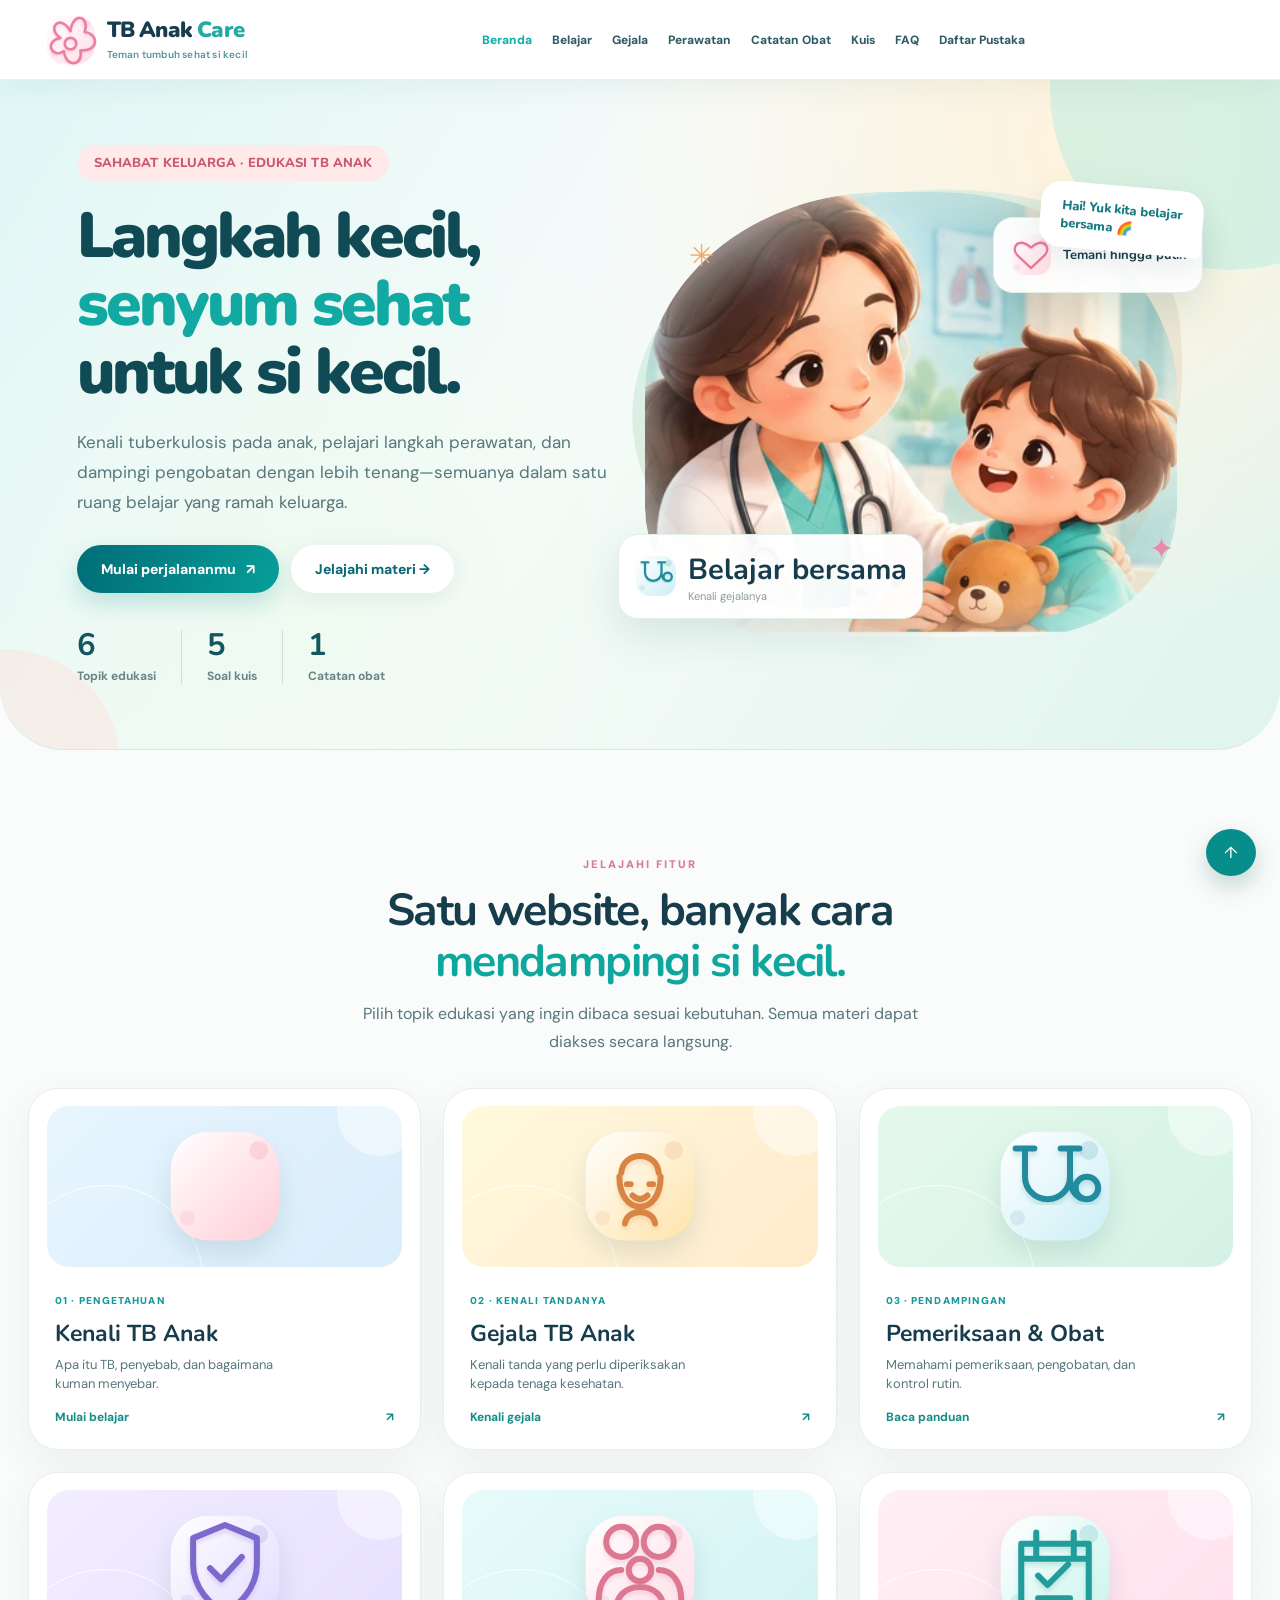
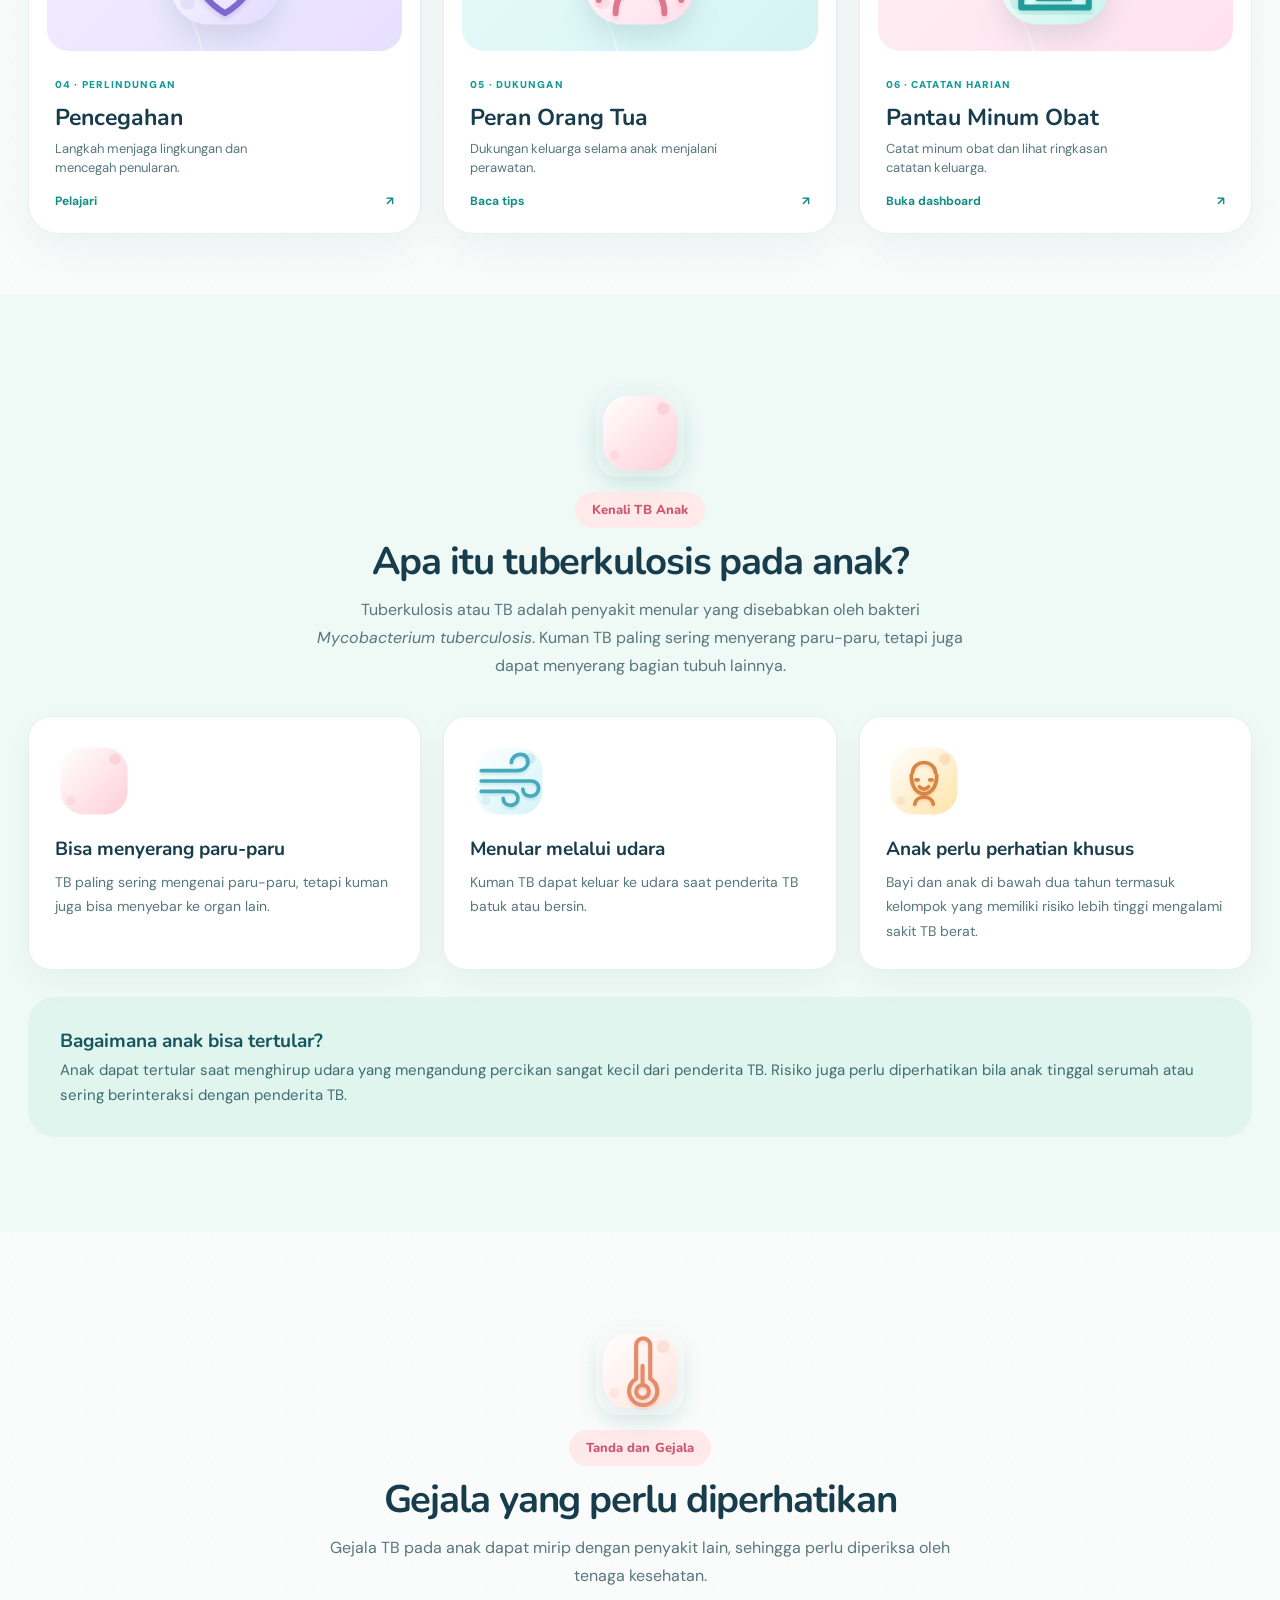
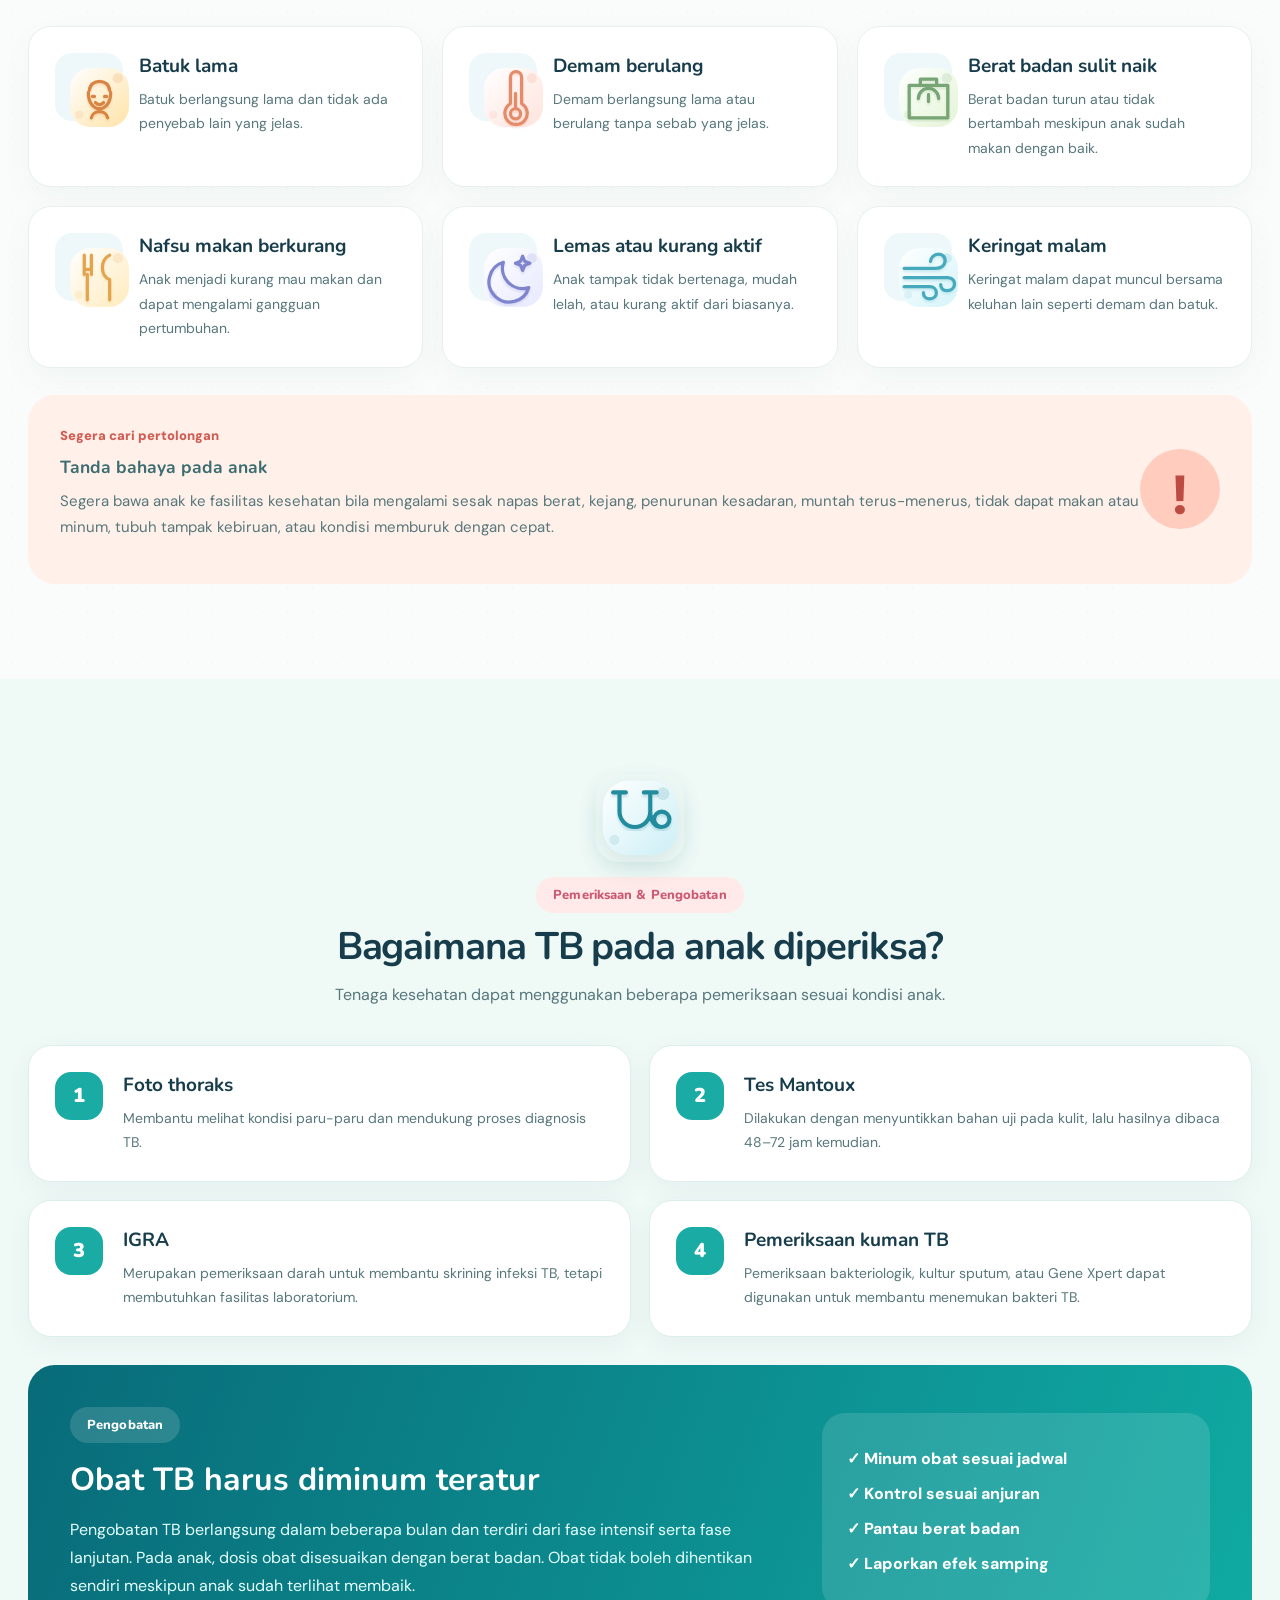
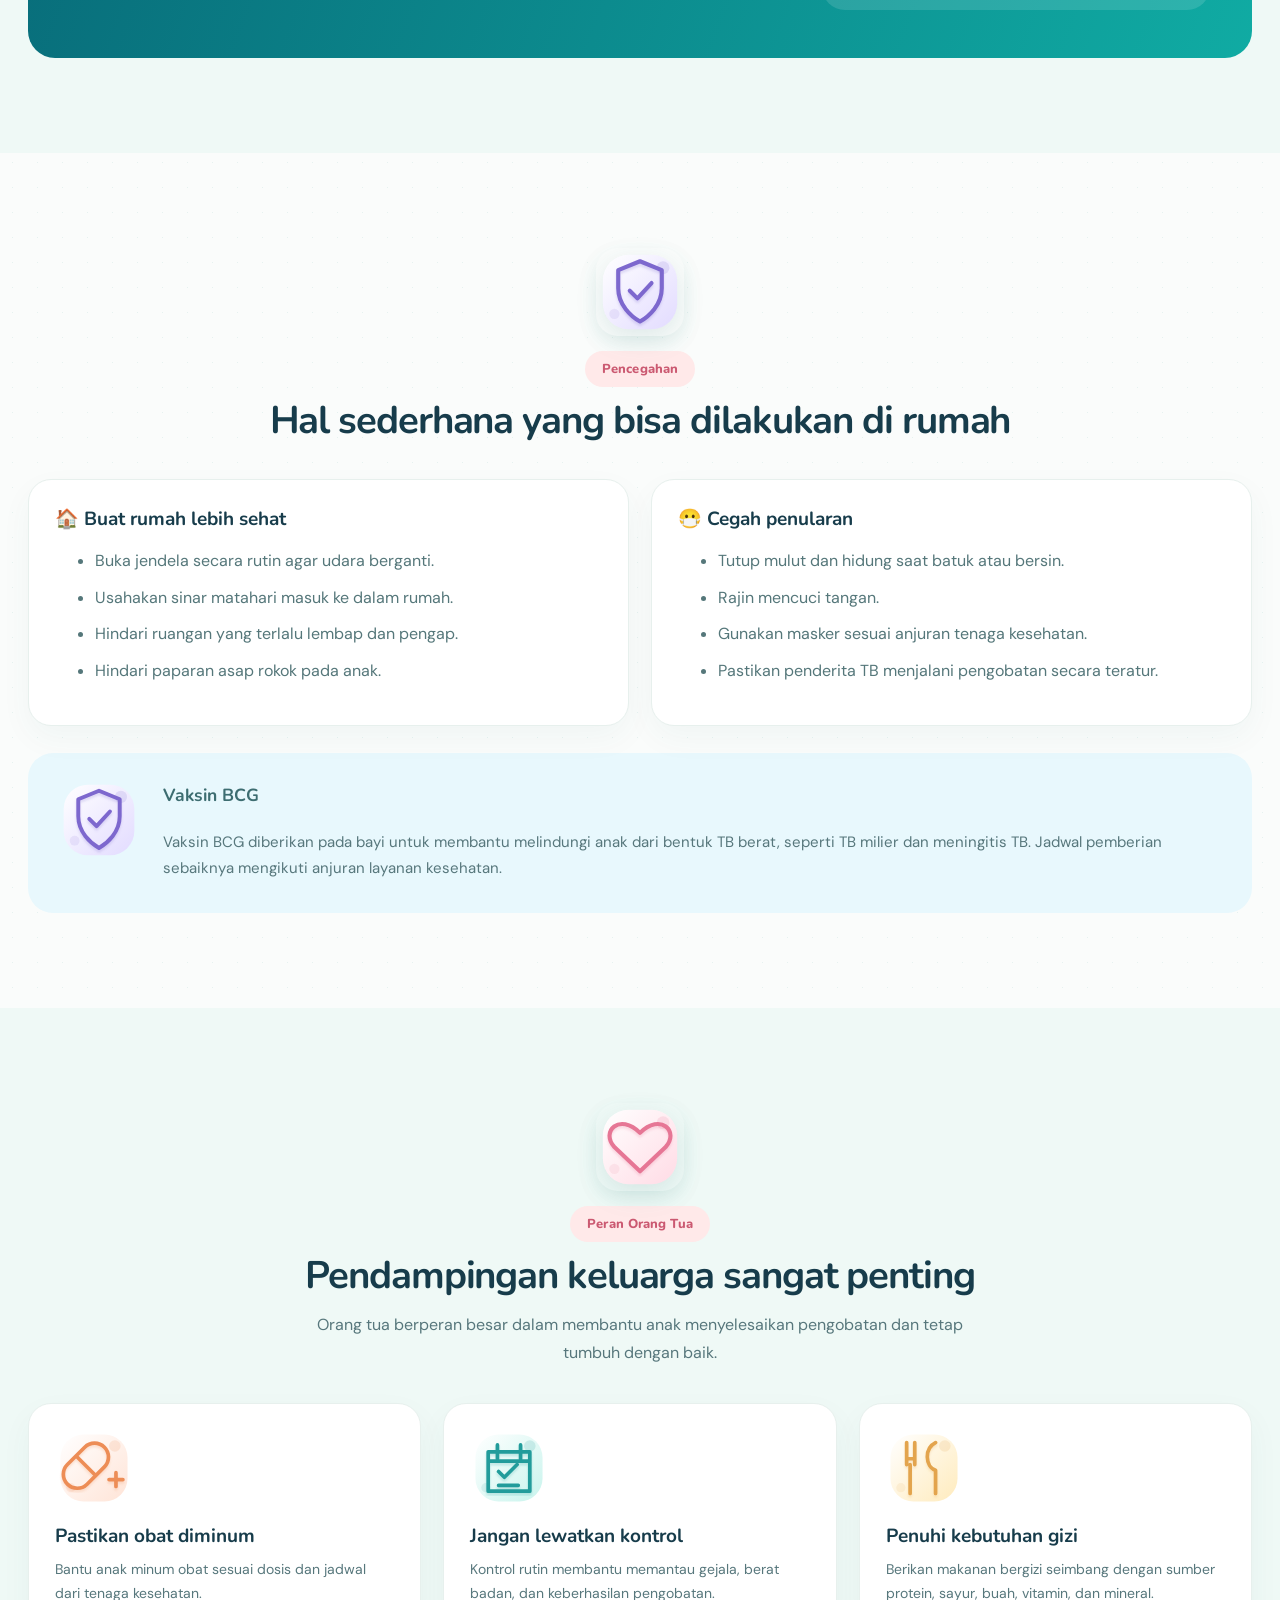
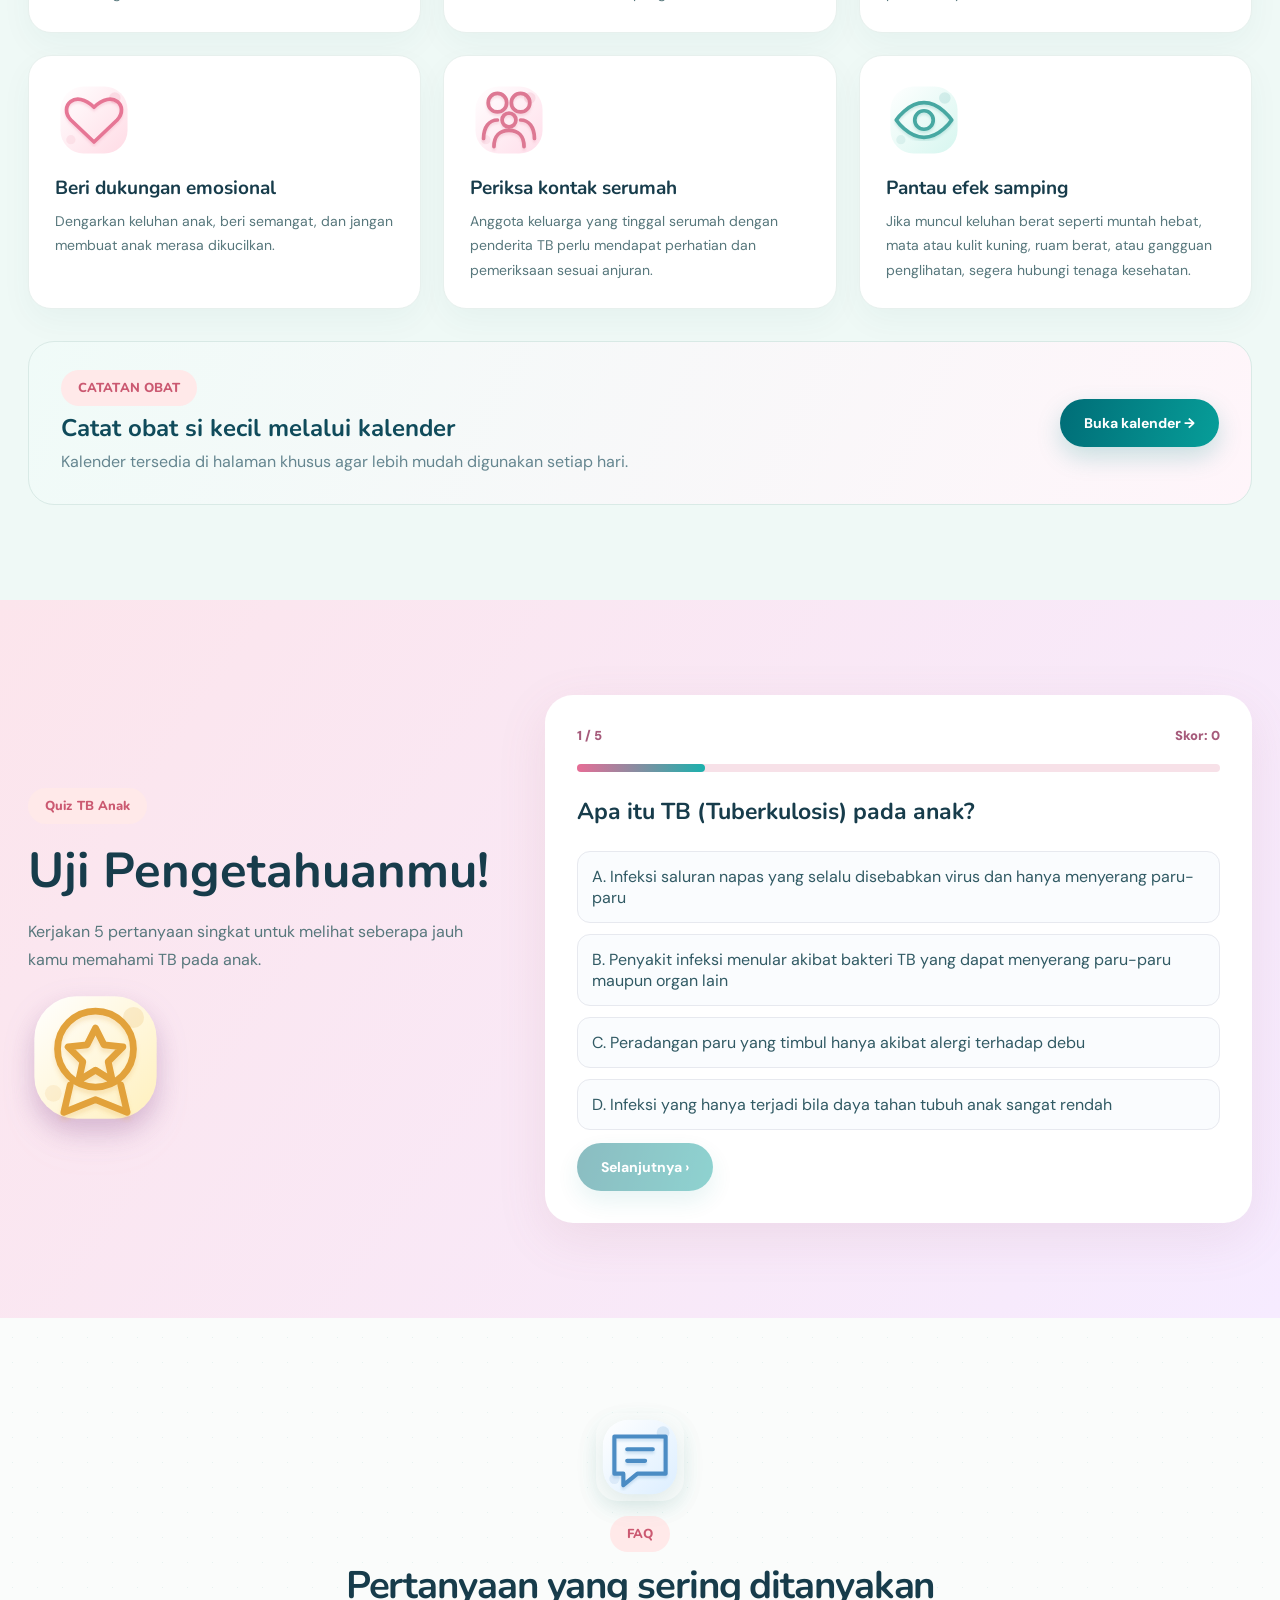
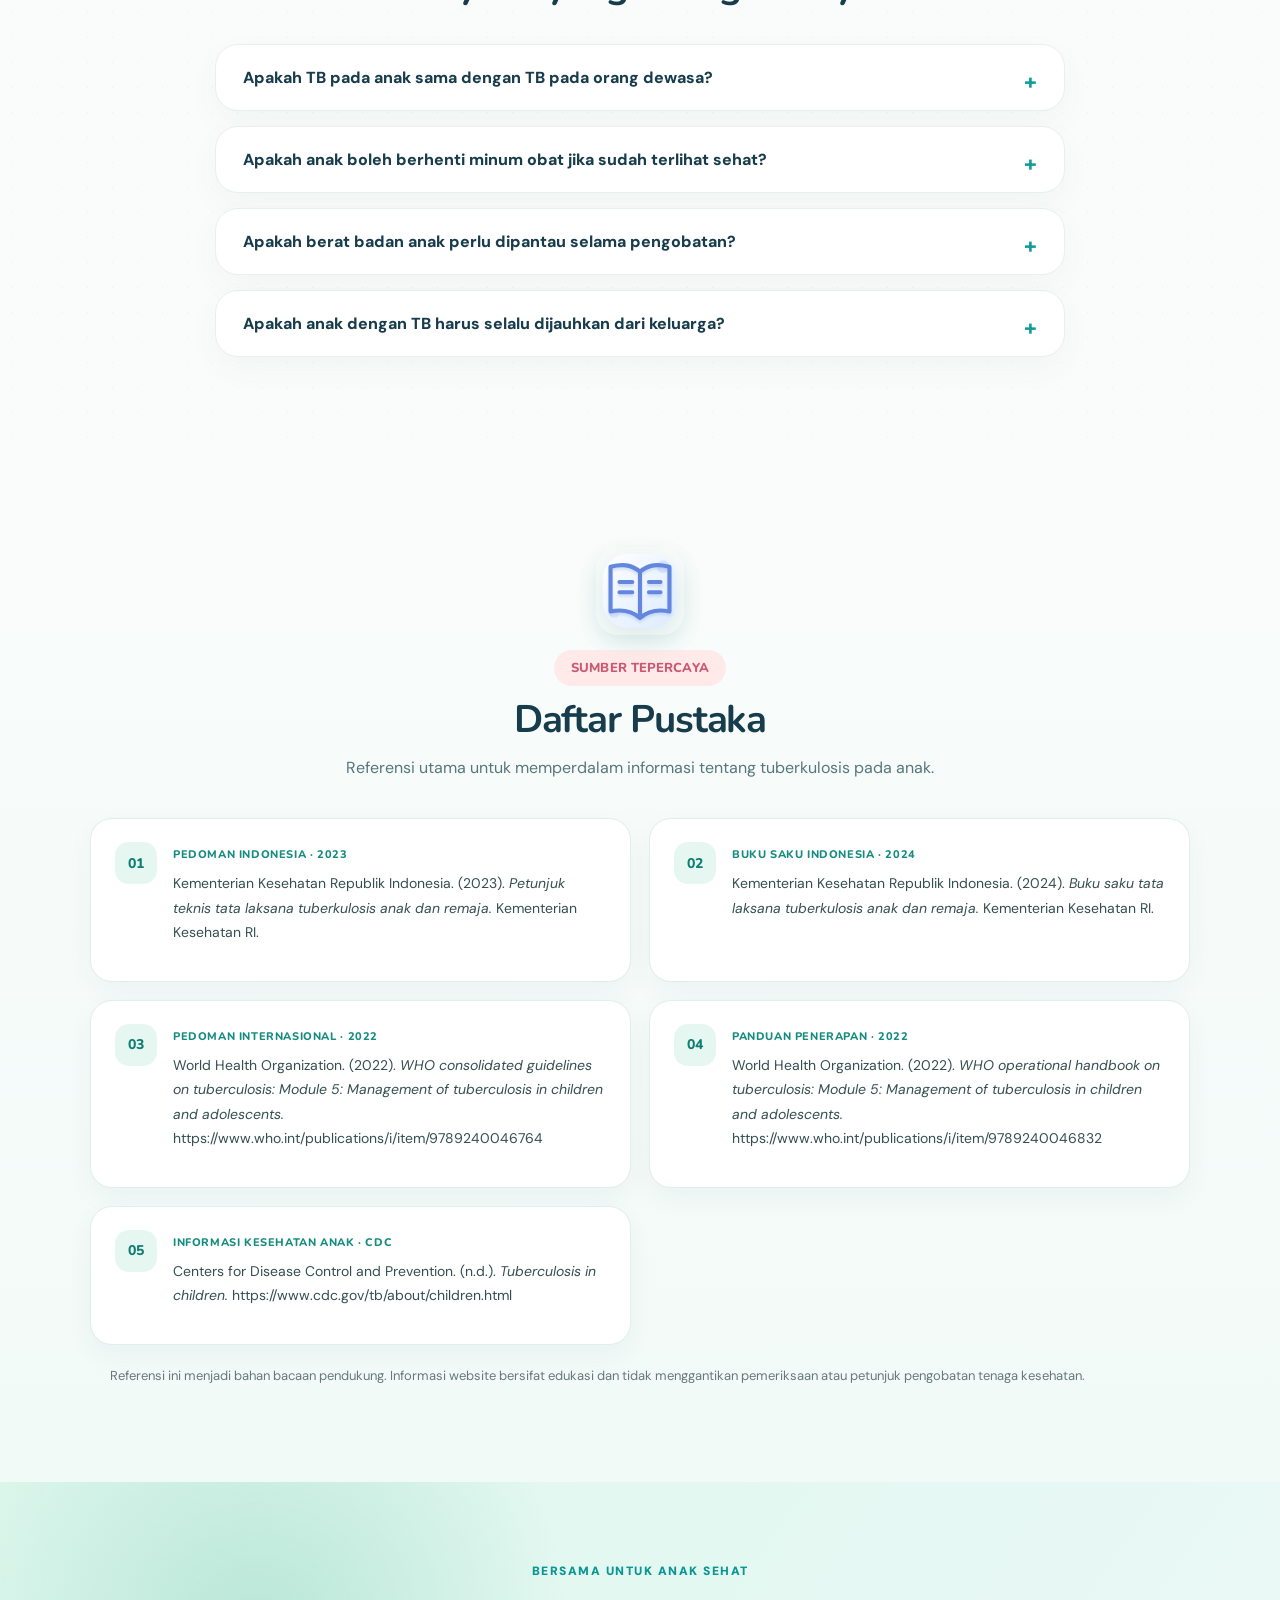
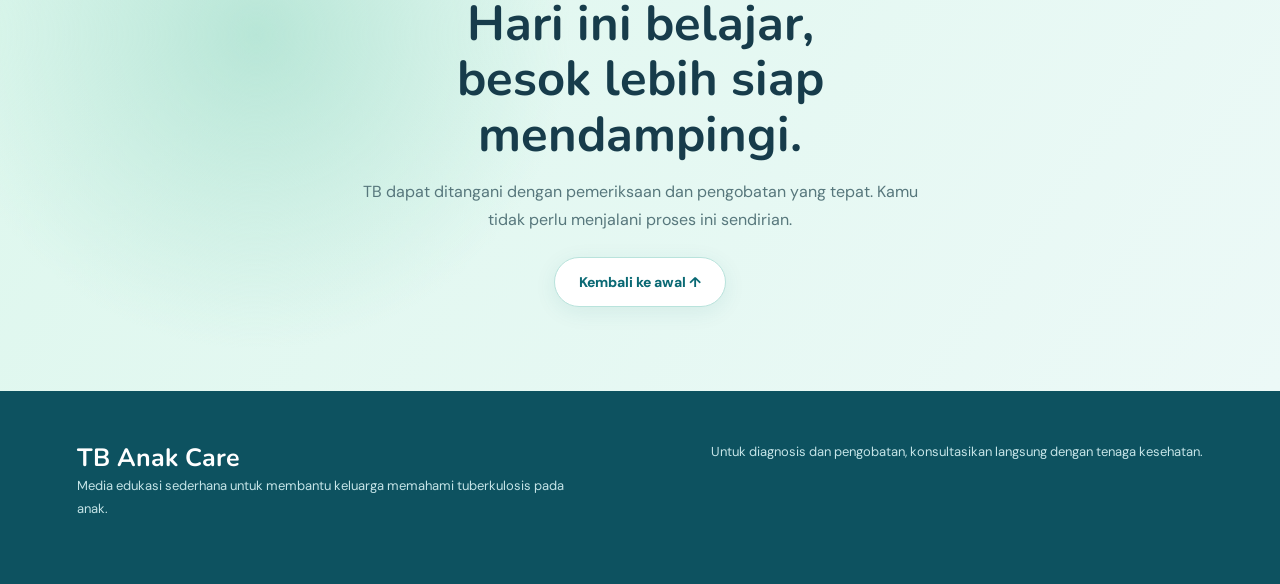
==== commit ed411503: "Add files via upload" ====
--- a/index.html
+++ b/index.html
@@ -9,7 +9,7 @@
 <link href="style.css" rel="stylesheet"/>
 <link href="https://fonts.googleapis.com" rel="preconnect"/><link crossorigin="" href="https://fonts.gstatic.com" rel="preconnect"/><link href="https://fonts.googleapis.com/css2?family=DM+Sans:wght@400;500;600;700;800&amp;family=Nunito:wght@400;500;600;700;800;900&amp;display=swap" rel="stylesheet"/></head>
 <body>
-<header class="navbar"><a class="brand" href="#beranda"><span class="brand-mark"><img alt="" src="assets/icons/flower.svg"/></span><span class="brand-copy">TB Anak <em>Care</em><small>Teman tumbuh sehat si kecil</small></span></a><button aria-expanded="false" aria-label="Buka menu" class="menu-toggle">☰</button><nav aria-label="Navigasi utama" class="nav-links"><a href="#beranda">Beranda</a><a href="#materi">Belajar</a><a href="#gejala">Gejala</a><a href="#pemeriksaan">Perawatan</a><a href="catatan-obat.html">Catatan Obat</a><a href="#quiz">Kuis</a><a href="#faq">FAQ</a></nav></header>
+<header class="navbar"><a class="brand" href="#beranda"><span class="brand-mark"><img alt="" src="assets/icons/flower.svg"/></span><span class="brand-copy">TB Anak <em>Care</em><small>Teman tumbuh sehat si kecil</small></span></a><button aria-expanded="false" aria-label="Buka menu" class="menu-toggle">☰</button><nav aria-label="Navigasi utama" class="nav-links"><a href="#beranda">Beranda</a><a href="#materi">Belajar</a><a href="#gejala">Gejala</a><a href="#pemeriksaan">Perawatan</a><a href="catatan-obat.html">Catatan Obat</a><a href="#quiz">Kuis</a><a href="#faq">FAQ</a><a href="#daftar-pustaka">Daftar Pustaka</a></nav></header>
 <main>
 <section class="hero" id="beranda"><div class="hero-copy"><span class="eyebrow">SAHABAT KELUARGA · EDUKASI TB ANAK</span><h1>Langkah kecil,<br/><span>senyum sehat</span><br/>untuk si kecil.</h1><p>Kenali tuberkulosis pada anak, pelajari langkah perawatan, dan dampingi pengobatan dengan lebih tenang—semuanya dalam satu ruang belajar yang ramah keluarga.</p><div class="hero-actions"><a class="btn primary" href="#materi">Mulai perjalananmu <span>↗</span></a><a class="btn secondary" href="#materi">Jelajahi materi →</a></div><div class="hero-stats"><div><strong>6</strong><small>Topik edukasi</small></div><div><strong>5</strong><small>Soal kuis</small></div><div><strong>1</strong><small>Catatan obat</small></div></div></div><div class="hero-visual"><div class="hero-blob"></div><img alt="Ilustrasi dokter yang ramah bersama anak" src="assets/dokter-anak.webp"/><div class="float-card float-one"><img alt="" src="assets/icons/stethoscope.svg"/> <span><strong>Belajar bersama</strong><small>Kenali gejalanya</small></span></div><div class="float-card float-two"><img alt="" src="assets/icons/heart.svg"/> <strong>Temani hingga pulih</strong></div><div class="speech-bubble">Hai! Yuk kita belajar<br/>bersama 🌈</div><div class="hero-spark one">✳</div><div class="hero-spark two">✦</div></div></section>
 <section class="learning-menu" id="materi"><span class="section-kicker">JELAJAHI FITUR</span><h2>Satu website, banyak cara<br/><em>mendampingi si kecil.</em></h2><p class="learning-subtitle">Pilih topik edukasi yang ingin dibaca sesuai kebutuhan. Semua materi dapat diakses secara langsung.</p><div class="learning-grid">
@@ -213,6 +213,23 @@
 </details>
 </div>
 </section>
+
+<section class="section references-section" id="daftar-pustaka" aria-labelledby="refs-title">
+  <div class="section-heading">
+    <div aria-hidden="true" class="section-illustration"><img alt="" src="assets/icons/book.svg"/></div>
+    <span class="eyebrow">SUMBER TEPERCAYA</span>
+    <h2 id="refs-title">Daftar Pustaka</h2>
+    <p>Referensi utama untuk memperdalam informasi tentang tuberkulosis pada anak.</p>
+  </div>
+  <ol class="references-list">
+    <li class="reference-item"><div class="reference-symbol" aria-hidden="true">01</div><div class="reference-copy"><span class="reference-type">Pedoman Indonesia · 2023</span><p>Kementerian Kesehatan Republik Indonesia. (2023). <em>Petunjuk teknis tata laksana tuberkulosis anak dan remaja.</em> Kementerian Kesehatan RI.</p></div></li>
+    <li class="reference-item"><div class="reference-symbol" aria-hidden="true">02</div><div class="reference-copy"><span class="reference-type">Buku Saku Indonesia · 2024</span><p>Kementerian Kesehatan Republik Indonesia. (2024). <em>Buku saku tata laksana tuberkulosis anak dan remaja.</em> Kementerian Kesehatan RI.</p></div></li>
+    <li class="reference-item"><div class="reference-symbol" aria-hidden="true">03</div><div class="reference-copy"><span class="reference-type">Pedoman Internasional · 2022</span><p>World Health Organization. (2022). <em>WHO consolidated guidelines on tuberculosis: Module 5: Management of tuberculosis in children and adolescents.</em> https://www.who.int/publications/i/item/9789240046764</p></div></li>
+    <li class="reference-item"><div class="reference-symbol" aria-hidden="true">04</div><div class="reference-copy"><span class="reference-type">Panduan Penerapan · 2022</span><p>World Health Organization. (2022). <em>WHO operational handbook on tuberculosis: Module 5: Management of tuberculosis in children and adolescents.</em> https://www.who.int/publications/i/item/9789240046832</p></div></li>
+    <li class="reference-item"><div class="reference-symbol" aria-hidden="true">05</div><div class="reference-copy"><span class="reference-type">Informasi Kesehatan Anak · CDC</span><p>Centers for Disease Control and Prevention. (n.d.). <em>Tuberculosis in children.</em> https://www.cdc.gov/tb/about/children.html</p></div></li>
+  </ol>
+  <p class="references-note">Referensi ini menjadi bahan bacaan pendukung. Informasi website bersifat edukasi dan tidak menggantikan pemeriksaan atau petunjuk pengobatan tenaga kesehatan.</p>
+</section>
 </main>
 <section class="end-banner"><span>BERSAMA UNTUK ANAK SEHAT</span><h2>Hari ini belajar,<br/>besok lebih siap mendampingi.</h2><p>TB dapat ditangani dengan pemeriksaan dan pengobatan yang tepat. Kamu tidak perlu menjalani proses ini sendirian.</p><a class="btn secondary" href="#beranda">Kembali ke awal ↑</a></section><footer>
 <div>
--- a/style.css
+++ b/style.css
@@ -67,3 +67,15 @@
 .calendar-shortcut h3{font-size:24px;color:#104b5b;margin:6px 0 4px}
 .calendar-shortcut p{margin:0;color:#658690}
 .calendar-shortcut .btn{white-space:nowrap}
+
+
+/* Daftar pustaka — bagian bawah beranda */
+.references-section{background:linear-gradient(180deg,#f9fcfb 0%,#f2faf8 100%)}
+.references-list{padding:0;list-style:none;display:grid;grid-template-columns:repeat(2,minmax(0,1fr));gap:18px;max-width:1100px;margin:32px auto 20px}
+.reference-item{display:flex;align-items:flex-start;gap:16px;min-width:0;padding:23px 24px;background:#fff;border:1px solid #e0efeb;border-radius:22px;box-shadow:0 10px 28px rgba(22,77,70,.045);transition:transform .2s ease,box-shadow .2s ease}
+.reference-item:hover{transform:translateY(-3px);box-shadow:0 14px 35px rgba(22,77,70,.09)}
+.reference-symbol{flex:0 0 42px;width:42px;height:42px;display:grid;place-items:center;border-radius:14px;background:#e6f7f2;color:#127e73;font:800 14px 'Nunito',sans-serif}
+.reference-copy{min-width:0}.reference-type{font:800 11px 'Nunito',sans-serif;letter-spacing:.055em;color:#148c7e;text-transform:uppercase}
+.reference-copy p{font-size:14px;line-height:1.75;color:#354f50;margin:8px 0 13px;overflow-wrap:anywhere}.reference-copy a{display:inline-flex;gap:7px;align-items:center;color:#087d74;text-decoration:none;font-size:13px;font-weight:800}.reference-copy a:hover{text-decoration:underline}
+.references-note{max-width:1060px;margin:0 auto;color:#667a78;font-size:13px;line-height:1.7}
+@media(max-width:760px){.references-list{grid-template-columns:1fr;gap:12px}.reference-item{padding:18px;gap:12px}.reference-symbol{width:36px;height:36px;flex-basis:36px}.reference-copy p{font-size:13px}}
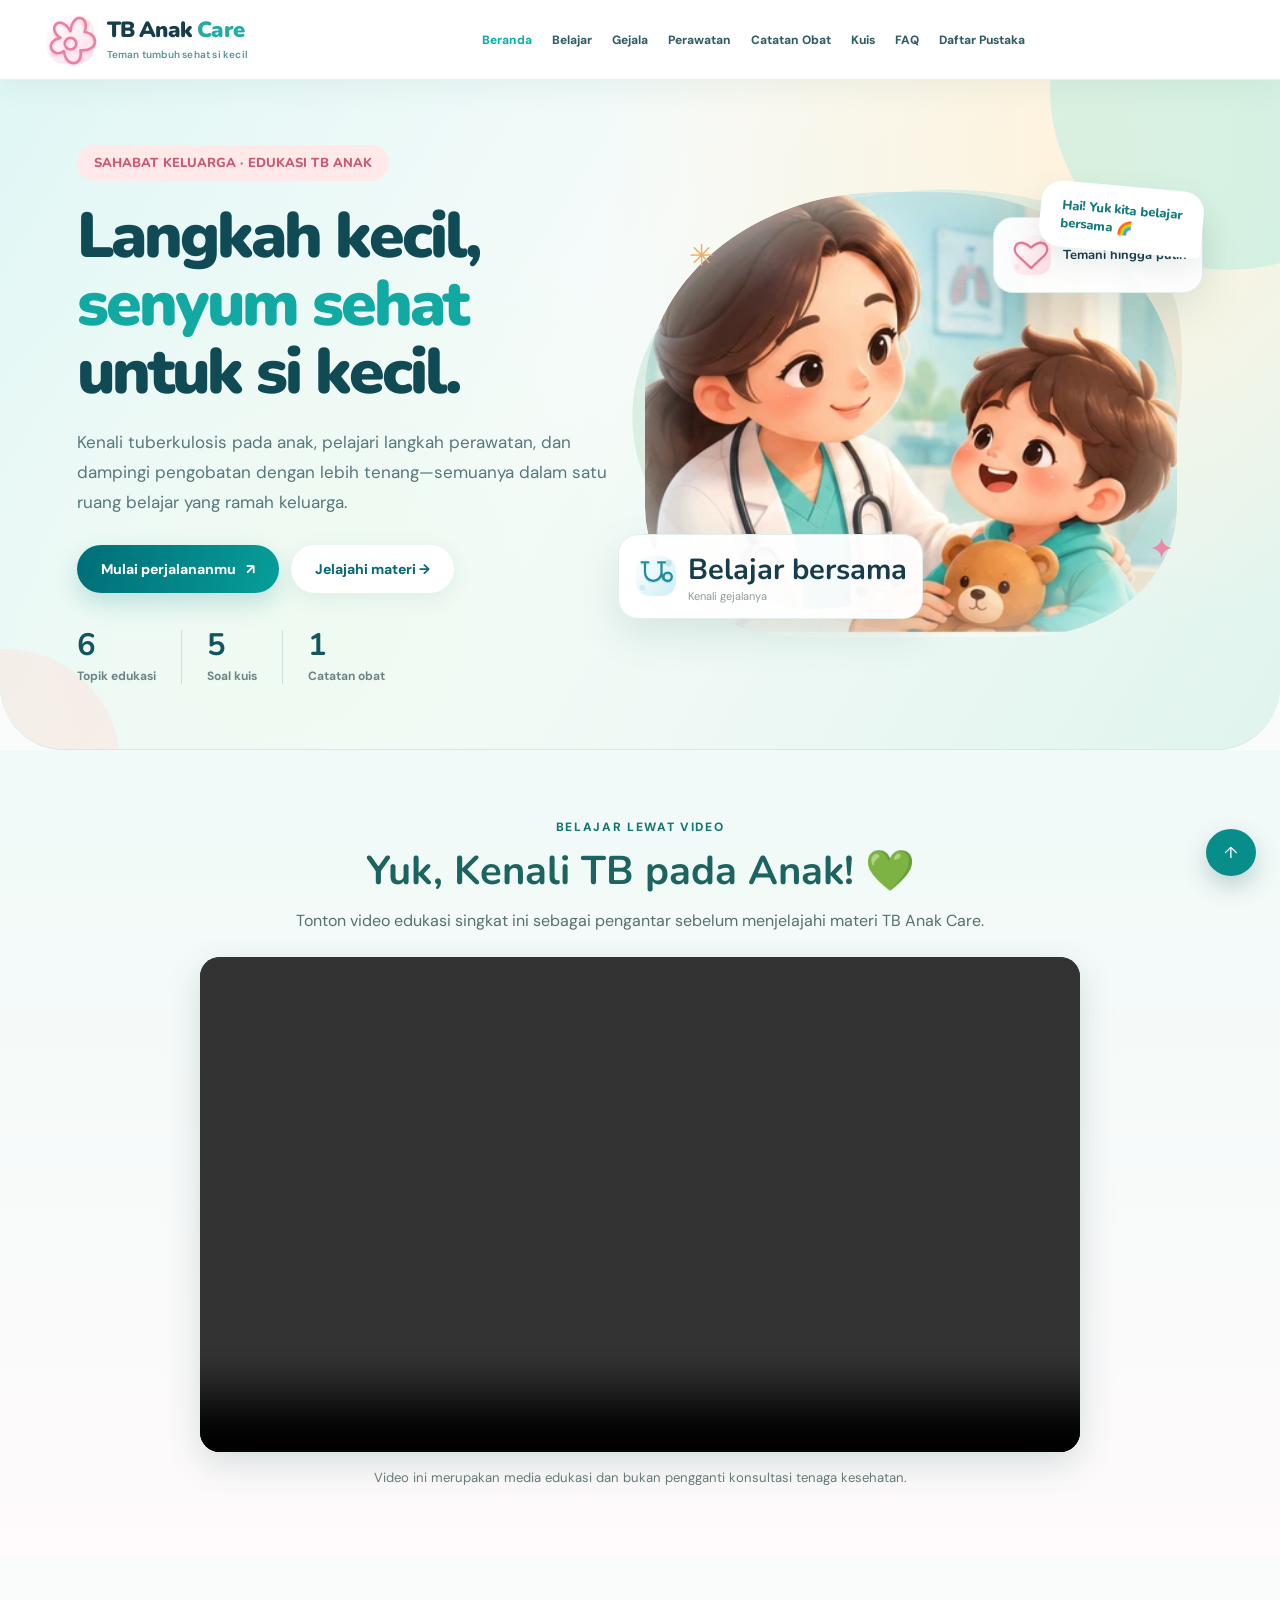
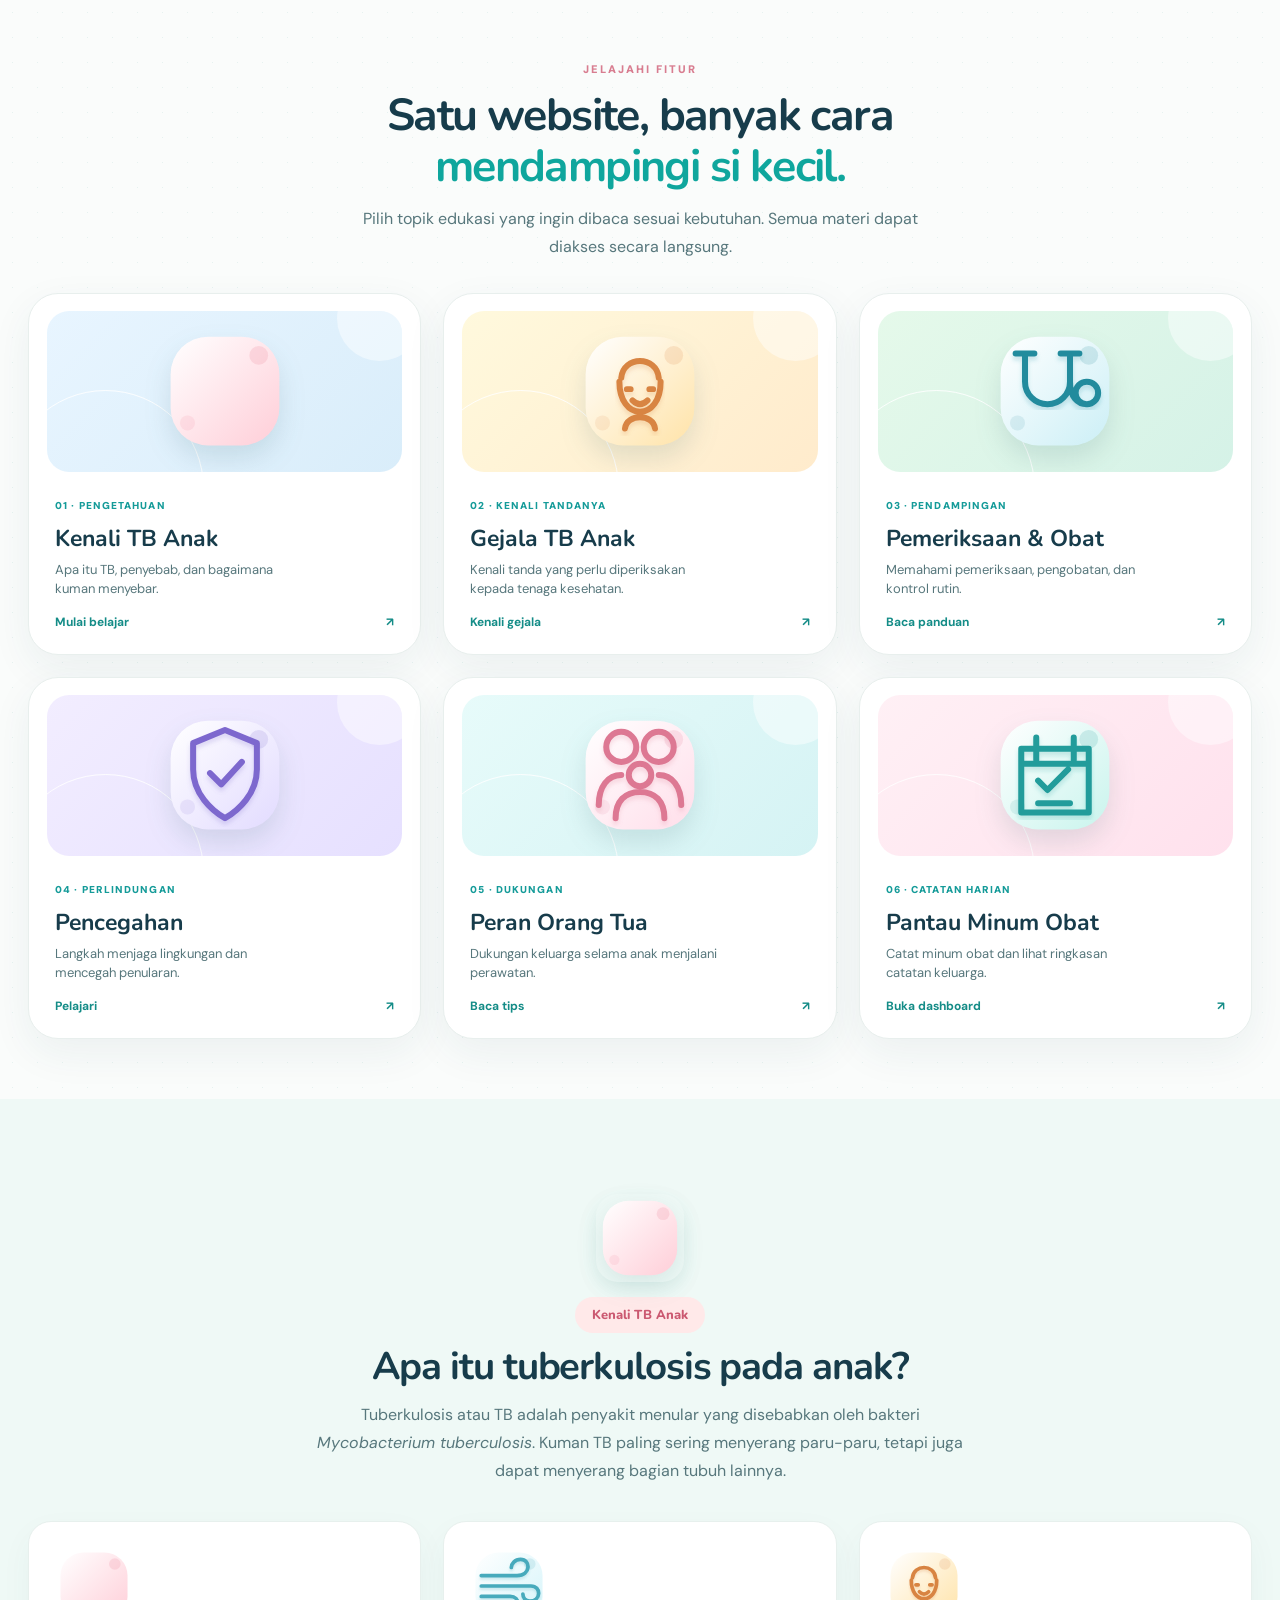
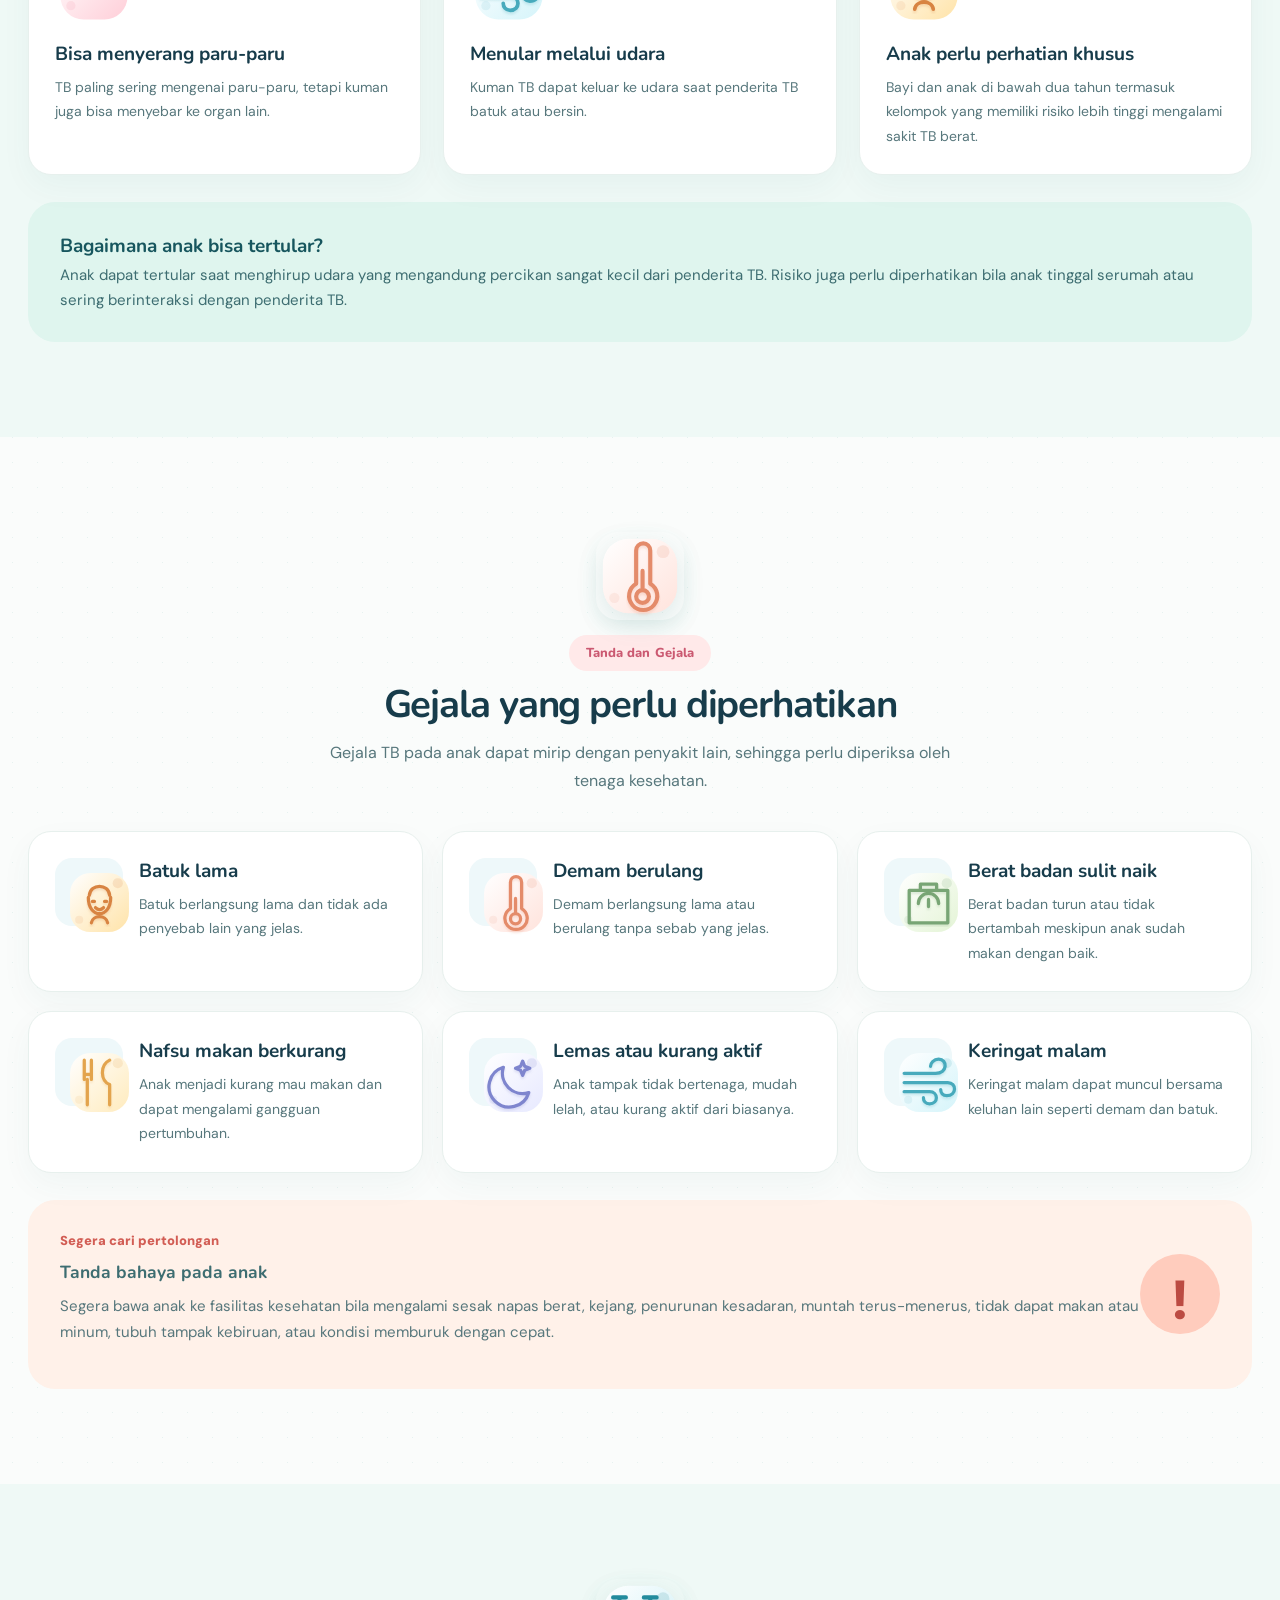
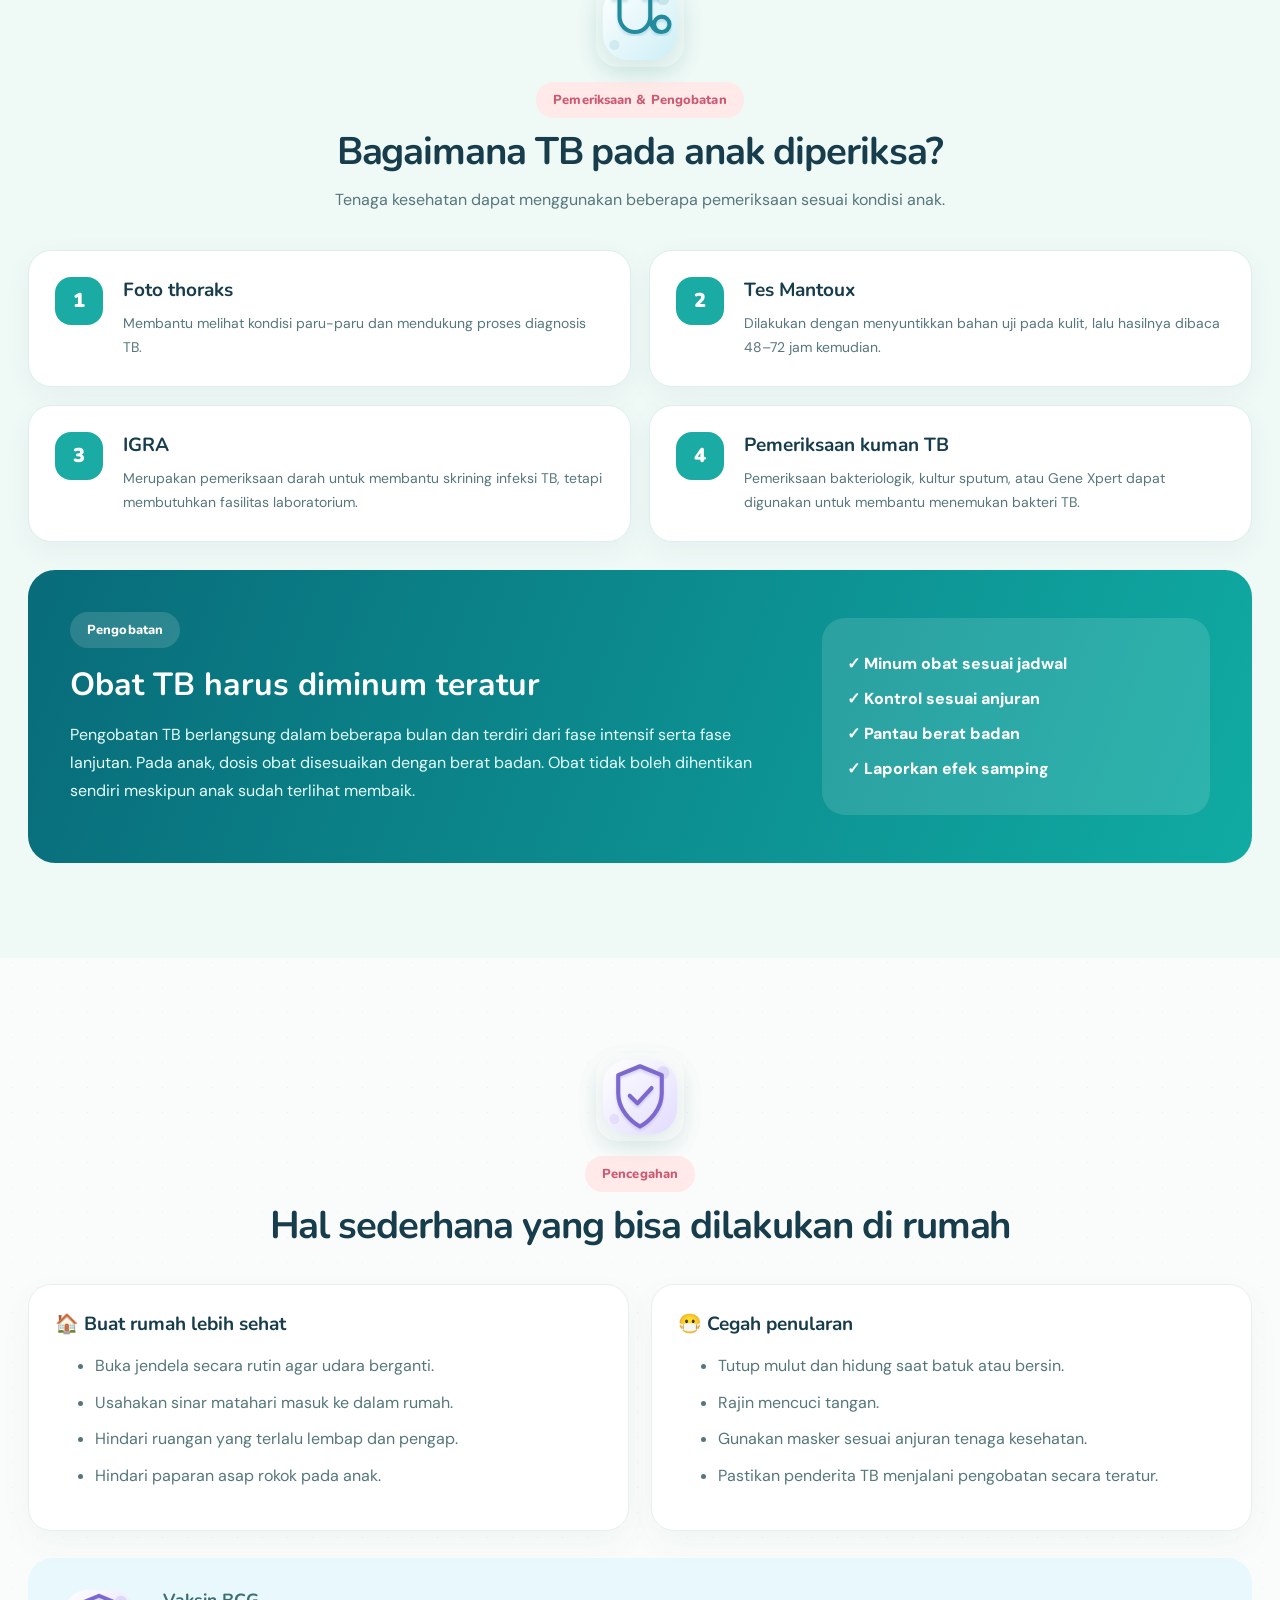
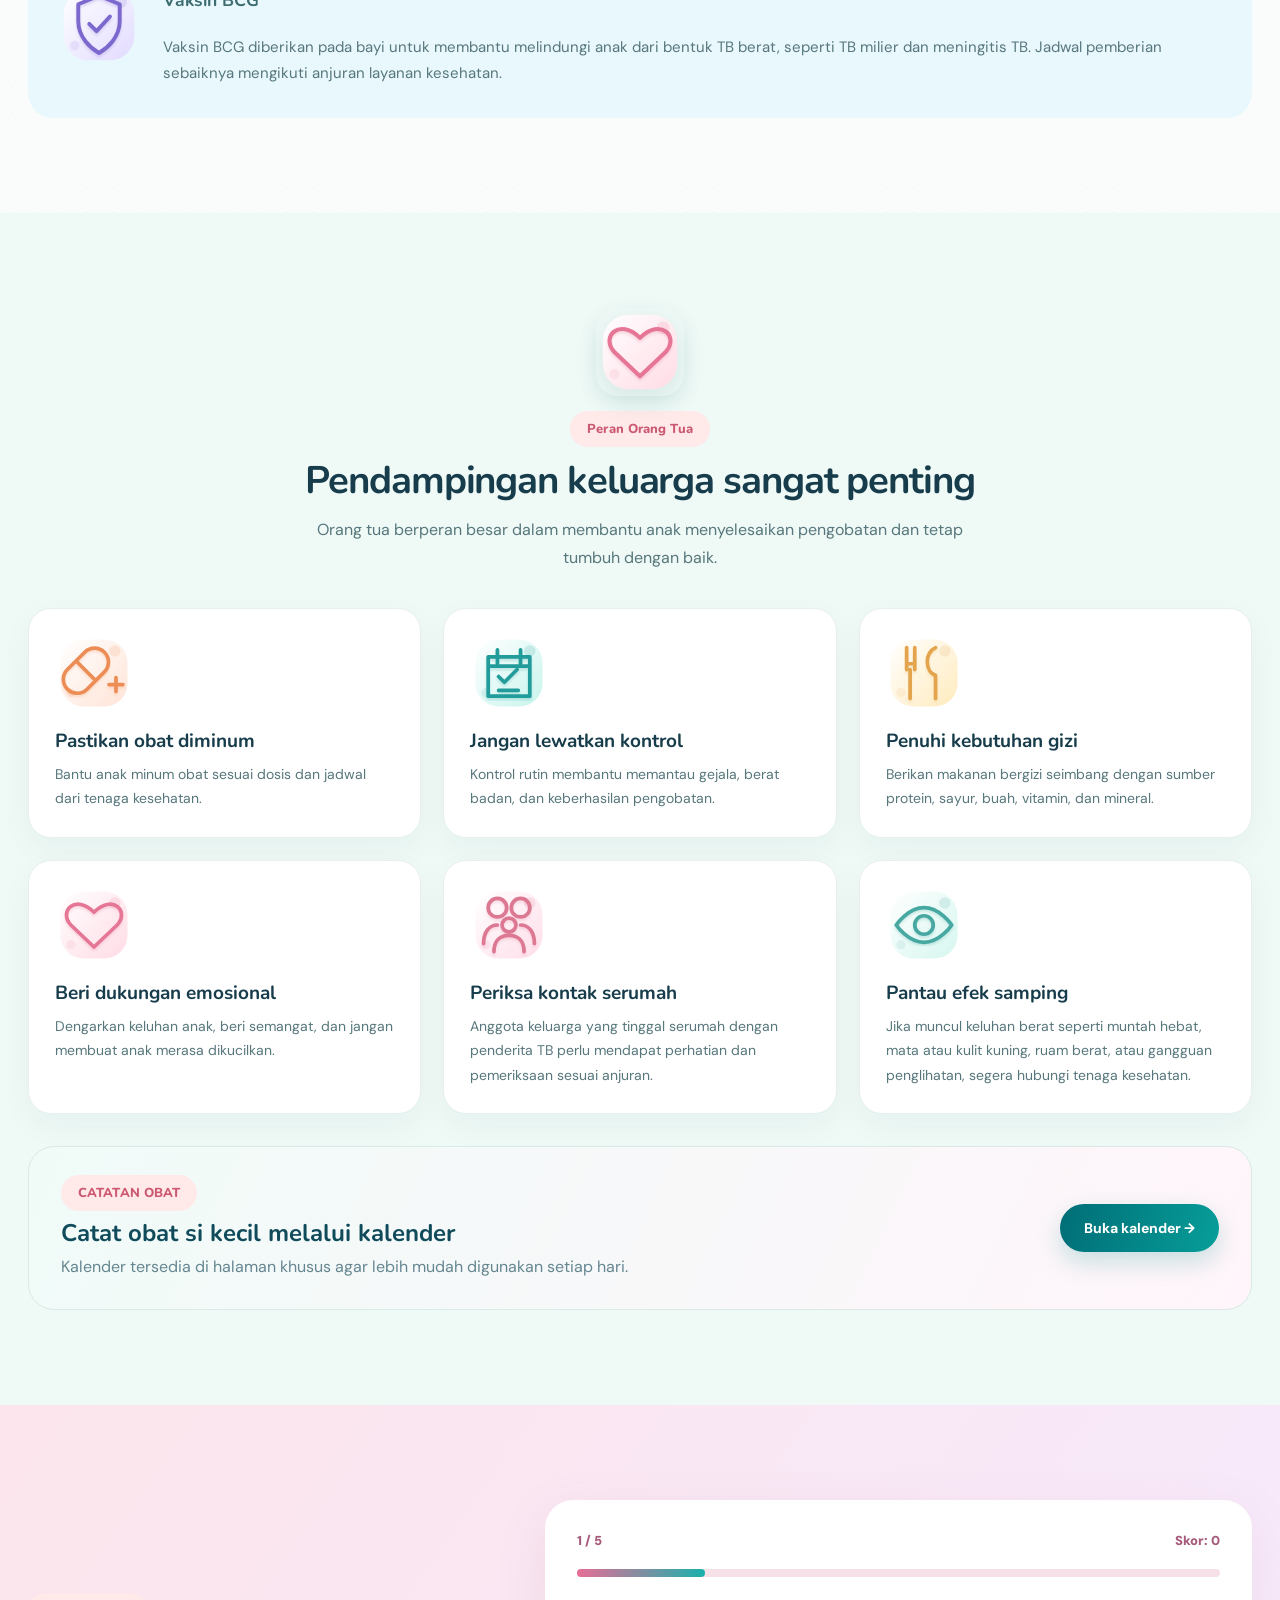
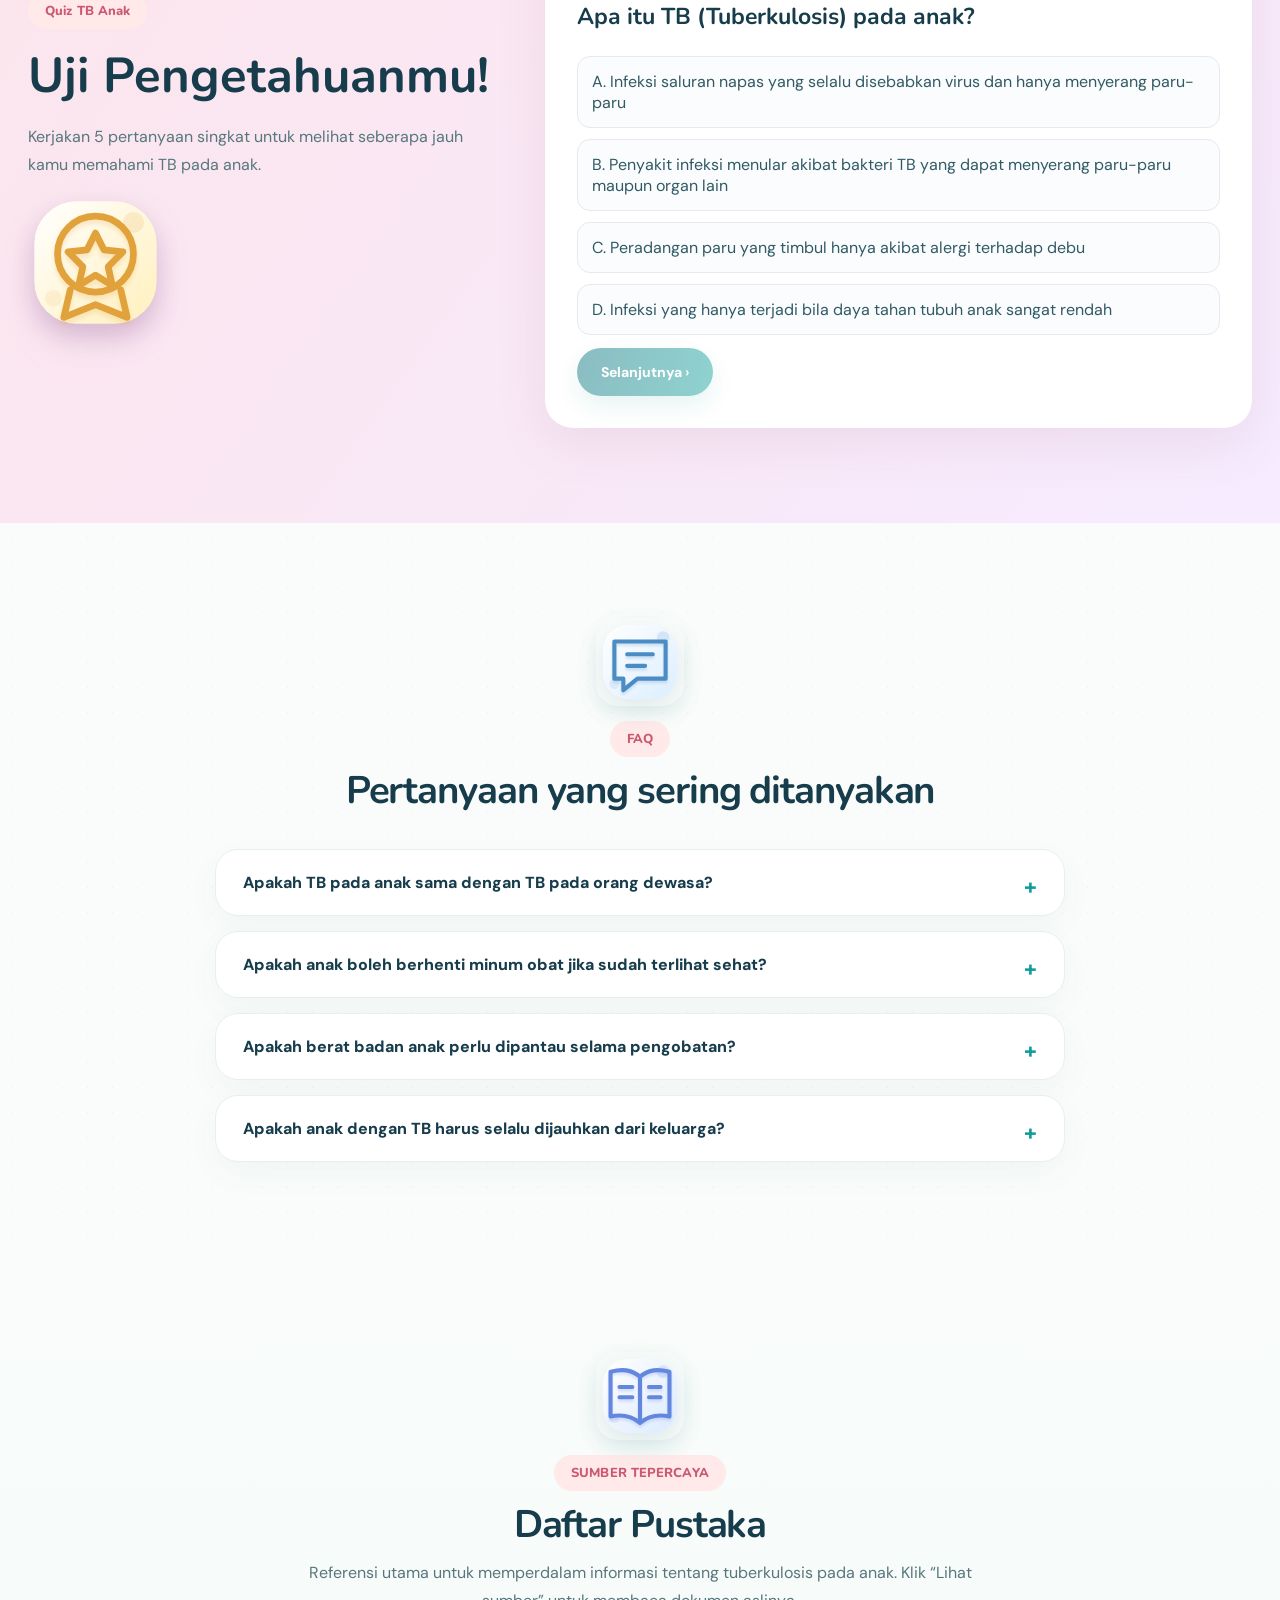
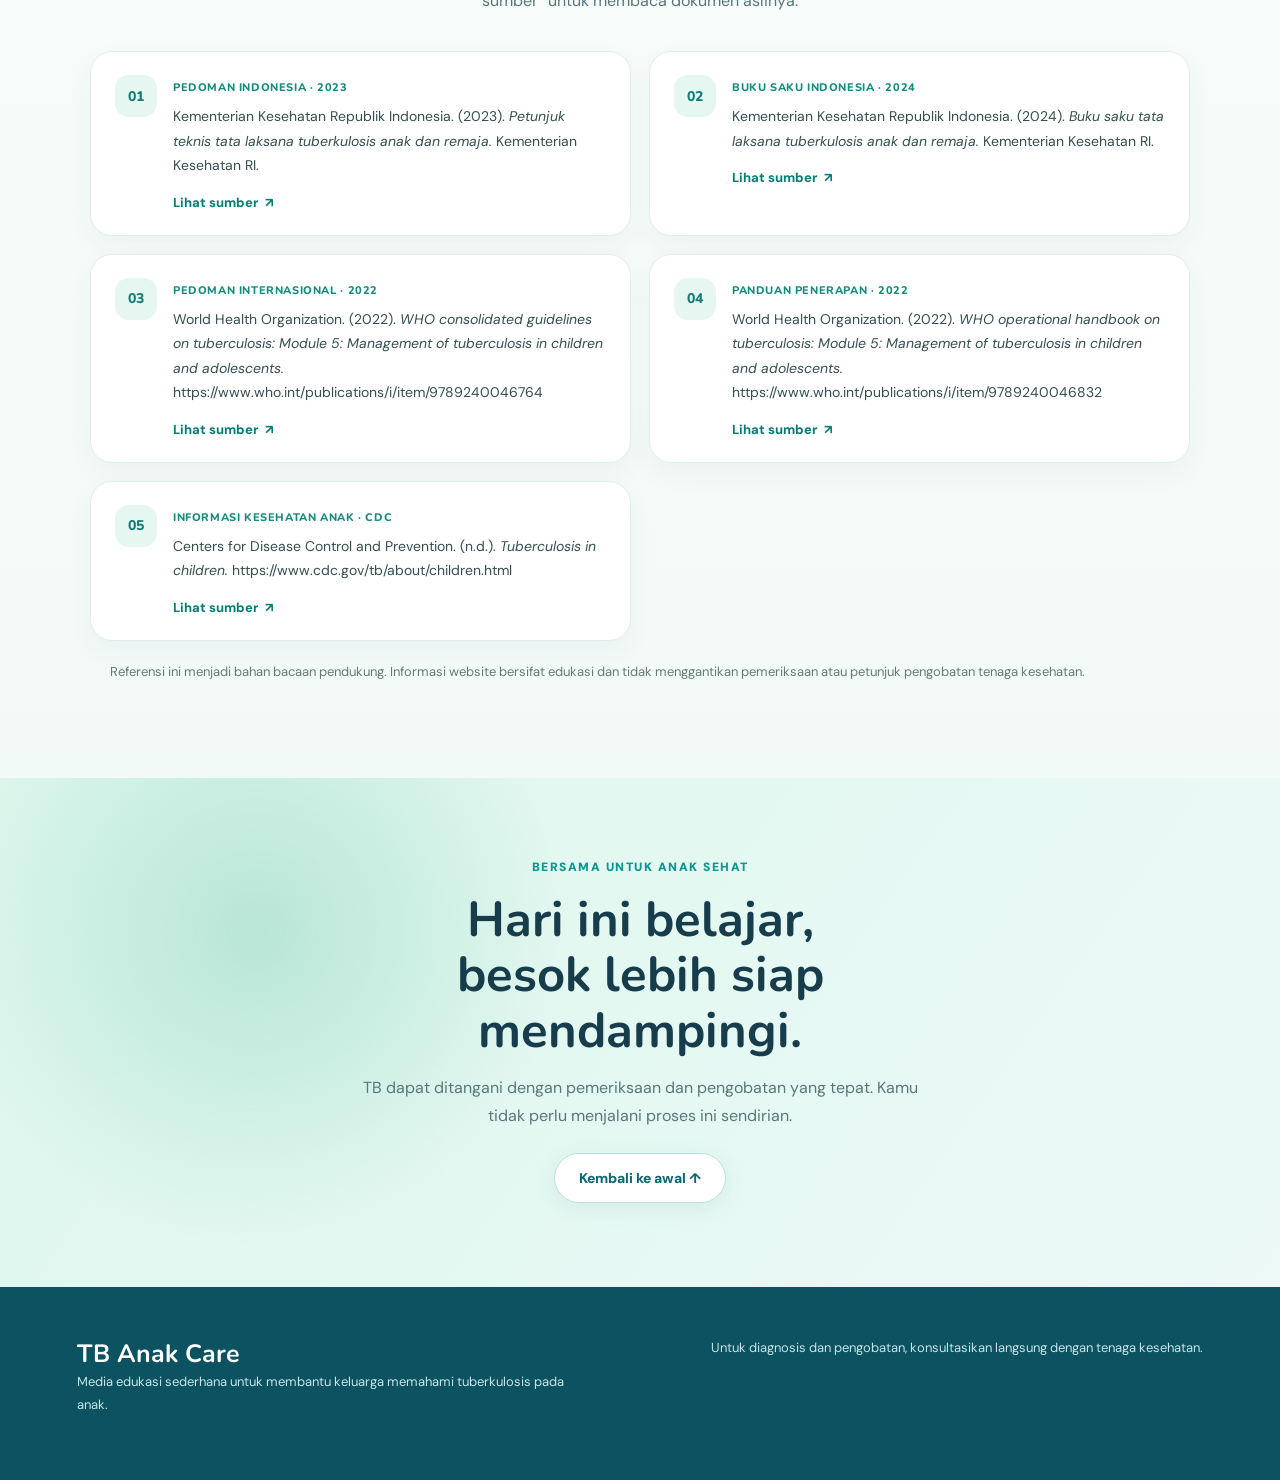
==== commit 5bd8a985: "Add files via upload" ====
--- a/index.html
+++ b/index.html
@@ -12,6 +12,20 @@
 <header class="navbar"><a class="brand" href="#beranda"><span class="brand-mark"><img alt="" src="assets/icons/flower.svg"/></span><span class="brand-copy">TB Anak <em>Care</em><small>Teman tumbuh sehat si kecil</small></span></a><button aria-expanded="false" aria-label="Buka menu" class="menu-toggle">☰</button><nav aria-label="Navigasi utama" class="nav-links"><a href="#beranda">Beranda</a><a href="#materi">Belajar</a><a href="#gejala">Gejala</a><a href="#pemeriksaan">Perawatan</a><a href="catatan-obat.html">Catatan Obat</a><a href="#quiz">Kuis</a><a href="#faq">FAQ</a><a href="#daftar-pustaka">Daftar Pustaka</a></nav></header>
 <main>
 <section class="hero" id="beranda"><div class="hero-copy"><span class="eyebrow">SAHABAT KELUARGA · EDUKASI TB ANAK</span><h1>Langkah kecil,<br/><span>senyum sehat</span><br/>untuk si kecil.</h1><p>Kenali tuberkulosis pada anak, pelajari langkah perawatan, dan dampingi pengobatan dengan lebih tenang—semuanya dalam satu ruang belajar yang ramah keluarga.</p><div class="hero-actions"><a class="btn primary" href="#materi">Mulai perjalananmu <span>↗</span></a><a class="btn secondary" href="#materi">Jelajahi materi →</a></div><div class="hero-stats"><div><strong>6</strong><small>Topik edukasi</small></div><div><strong>5</strong><small>Soal kuis</small></div><div><strong>1</strong><small>Catatan obat</small></div></div></div><div class="hero-visual"><div class="hero-blob"></div><img alt="Ilustrasi dokter yang ramah bersama anak" src="assets/dokter-anak.webp"/><div class="float-card float-one"><img alt="" src="assets/icons/stethoscope.svg"/> <span><strong>Belajar bersama</strong><small>Kenali gejalanya</small></span></div><div class="float-card float-two"><img alt="" src="assets/icons/heart.svg"/> <strong>Temani hingga pulih</strong></div><div class="speech-bubble">Hai! Yuk kita belajar<br/>bersama 🌈</div><div class="hero-spark one">✳</div><div class="hero-spark two">✦</div></div></section>
+<!-- Video edukasi TB Anak: ditempatkan setelah beranda -->
+<section class="tb-video-section" id="video-edukasi" aria-labelledby="tb-video-title">
+  <div class="tb-video-container">
+    <span class="tb-video-eyebrow">BELAJAR LEWAT VIDEO</span>
+    <h2 id="tb-video-title">Yuk, Kenali TB pada Anak! 💚</h2>
+    <p>Tonton video edukasi singkat ini sebagai pengantar sebelum menjelajahi materi TB Anak Care.</p>
+    <video class="tb-video-player" controls preload="metadata" playsinline aria-label="Video edukasi tuberkulosis pada anak">
+      <source src="video-edukasi-tb-anak.mp4" type="video/mp4">
+      Browser Anda tidak mendukung video HTML5.
+    </video>
+    <p class="tb-video-note">Video ini merupakan media edukasi dan bukan pengganti konsultasi tenaga kesehatan.</p>
+  </div>
+</section>
+
 <section class="learning-menu" id="materi"><span class="section-kicker">JELAJAHI FITUR</span><h2>Satu website, banyak cara<br/><em>mendampingi si kecil.</em></h2><p class="learning-subtitle">Pilih topik edukasi yang ingin dibaca sesuai kebutuhan. Semua materi dapat diakses secara langsung.</p><div class="learning-grid">
 <a class="learning-card lc-blue" href="#kenali"><span class="topic-illustration"><img alt="" loading="lazy" src="assets/icons/lungs.svg"/></span><span class="card-category">01 · PENGETAHUAN</span><h3>Kenali TB Anak</h3><p>Apa itu TB, penyebab, dan bagaimana kuman menyebar.</p><b>Mulai belajar <span>↗</span></b></a>
 <a class="learning-card lc-yellow" href="#gejala"><span class="topic-illustration"><img alt="" loading="lazy" src="assets/icons/child.svg"/></span><span class="card-category">02 · KENALI TANDANYA</span><h3>Gejala TB Anak</h3><p>Kenali tanda yang perlu diperiksakan kepada tenaga kesehatan.</p><b>Kenali gejala <span>↗</span></b></a>
@@ -219,14 +233,14 @@
     <div aria-hidden="true" class="section-illustration"><img alt="" src="assets/icons/book.svg"/></div>
     <span class="eyebrow">SUMBER TEPERCAYA</span>
     <h2 id="refs-title">Daftar Pustaka</h2>
-    <p>Referensi utama untuk memperdalam informasi tentang tuberkulosis pada anak.</p>
+    <p>Referensi utama untuk memperdalam informasi tentang tuberkulosis pada anak. Klik “Lihat sumber” untuk membaca dokumen aslinya.</p>
   </div>
   <ol class="references-list">
-    <li class="reference-item"><div class="reference-symbol" aria-hidden="true">01</div><div class="reference-copy"><span class="reference-type">Pedoman Indonesia · 2023</span><p>Kementerian Kesehatan Republik Indonesia. (2023). <em>Petunjuk teknis tata laksana tuberkulosis anak dan remaja.</em> Kementerian Kesehatan RI.</p></div></li>
-    <li class="reference-item"><div class="reference-symbol" aria-hidden="true">02</div><div class="reference-copy"><span class="reference-type">Buku Saku Indonesia · 2024</span><p>Kementerian Kesehatan Republik Indonesia. (2024). <em>Buku saku tata laksana tuberkulosis anak dan remaja.</em> Kementerian Kesehatan RI.</p></div></li>
-    <li class="reference-item"><div class="reference-symbol" aria-hidden="true">03</div><div class="reference-copy"><span class="reference-type">Pedoman Internasional · 2022</span><p>World Health Organization. (2022). <em>WHO consolidated guidelines on tuberculosis: Module 5: Management of tuberculosis in children and adolescents.</em> https://www.who.int/publications/i/item/9789240046764</p></div></li>
-    <li class="reference-item"><div class="reference-symbol" aria-hidden="true">04</div><div class="reference-copy"><span class="reference-type">Panduan Penerapan · 2022</span><p>World Health Organization. (2022). <em>WHO operational handbook on tuberculosis: Module 5: Management of tuberculosis in children and adolescents.</em> https://www.who.int/publications/i/item/9789240046832</p></div></li>
-    <li class="reference-item"><div class="reference-symbol" aria-hidden="true">05</div><div class="reference-copy"><span class="reference-type">Informasi Kesehatan Anak · CDC</span><p>Centers for Disease Control and Prevention. (n.d.). <em>Tuberculosis in children.</em> https://www.cdc.gov/tb/about/children.html</p></div></li>
+    <li class="reference-item"><div class="reference-symbol" aria-hidden="true">01</div><div class="reference-copy"><span class="reference-type">Pedoman Indonesia · 2023</span><p>Kementerian Kesehatan Republik Indonesia. (2023). <em>Petunjuk teknis tata laksana tuberkulosis anak dan remaja.</em> Kementerian Kesehatan RI.</p><a href="https://repository.kemkes.go.id/book/882" target="_blank" rel="noopener noreferrer">Lihat sumber <span aria-hidden="true">↗</span></a></div></li>
+    <li class="reference-item"><div class="reference-symbol" aria-hidden="true">02</div><div class="reference-copy"><span class="reference-type">Buku Saku Indonesia · 2024</span><p>Kementerian Kesehatan Republik Indonesia. (2024). <em>Buku saku tata laksana tuberkulosis anak dan remaja.</em> Kementerian Kesehatan RI.</p><a href="https://repository.kemkes.go.id/book/1295" target="_blank" rel="noopener noreferrer">Lihat sumber <span aria-hidden="true">↗</span></a></div></li>
+    <li class="reference-item"><div class="reference-symbol" aria-hidden="true">03</div><div class="reference-copy"><span class="reference-type">Pedoman Internasional · 2022</span><p>World Health Organization. (2022). <em>WHO consolidated guidelines on tuberculosis: Module 5: Management of tuberculosis in children and adolescents.</em> https://www.who.int/publications/i/item/9789240046764</p><a href="https://www.who.int/publications/i/item/9789240046764" target="_blank" rel="noopener noreferrer">Lihat sumber <span aria-hidden="true">↗</span></a></div></li>
+    <li class="reference-item"><div class="reference-symbol" aria-hidden="true">04</div><div class="reference-copy"><span class="reference-type">Panduan Penerapan · 2022</span><p>World Health Organization. (2022). <em>WHO operational handbook on tuberculosis: Module 5: Management of tuberculosis in children and adolescents.</em> https://www.who.int/publications/i/item/9789240046832</p><a href="https://www.who.int/publications/i/item/9789240046832" target="_blank" rel="noopener noreferrer">Lihat sumber <span aria-hidden="true">↗</span></a></div></li>
+    <li class="reference-item"><div class="reference-symbol" aria-hidden="true">05</div><div class="reference-copy"><span class="reference-type">Informasi Kesehatan Anak · CDC</span><p>Centers for Disease Control and Prevention. (n.d.). <em>Tuberculosis in children.</em> https://www.cdc.gov/tb/about/children.html</p><a href="https://www.cdc.gov/tb/about/children.html" target="_blank" rel="noopener noreferrer">Lihat sumber <span aria-hidden="true">↗</span></a></div></li>
   </ol>
   <p class="references-note">Referensi ini menjadi bahan bacaan pendukung. Informasi website bersifat edukasi dan tidak menggantikan pemeriksaan atau petunjuk pengobatan tenaga kesehatan.</p>
 </section>
--- a/style.css
+++ b/style.css
@@ -79,3 +79,13 @@
 .reference-copy p{font-size:14px;line-height:1.75;color:#354f50;margin:8px 0 13px;overflow-wrap:anywhere}.reference-copy a{display:inline-flex;gap:7px;align-items:center;color:#087d74;text-decoration:none;font-size:13px;font-weight:800}.reference-copy a:hover{text-decoration:underline}
 .references-note{max-width:1060px;margin:0 auto;color:#667a78;font-size:13px;line-height:1.7}
 @media(max-width:760px){.references-list{grid-template-columns:1fr;gap:12px}.reference-item{padding:18px;gap:12px}.reference-symbol{width:36px;height:36px;flex-basis:36px}.reference-copy p{font-size:13px}}
+
+/* ===== VIDEO EDUKASI TB ANAK CARE ===== */
+.tb-video-section { padding: 65px 20px; background: linear-gradient(180deg,#f0faf8 0%,#fffafc 100%); text-align:center; }
+.tb-video-container { max-width: 880px; margin:0 auto; }
+.tb-video-eyebrow { display:inline-block; font-weight:800; letter-spacing:.14em; font-size:.75rem; color:#14766e; margin-bottom:12px; }
+.tb-video-container h2 { font-size:clamp(1.6rem,4vw,2.5rem); line-height:1.2; margin:0 0 12px; color:#1b645f; }
+.tb-video-container > p { max-width:690px; margin:0 auto 22px; color:#56716e; line-height:1.75; }
+.tb-video-player { display:block; width:100%; aspect-ratio:16/9; max-height:510px; border-radius:20px; background:#0c2a29; box-shadow:0 12px 35px rgba(25,83,76,.17); object-fit:contain; }
+.tb-video-container .tb-video-note { font-size:.82rem; margin:15px auto 0; color:#647b79; }
+@media(max-width:600px) { .tb-video-section { padding:42px 16px; } .tb-video-player { border-radius:14px; } }
